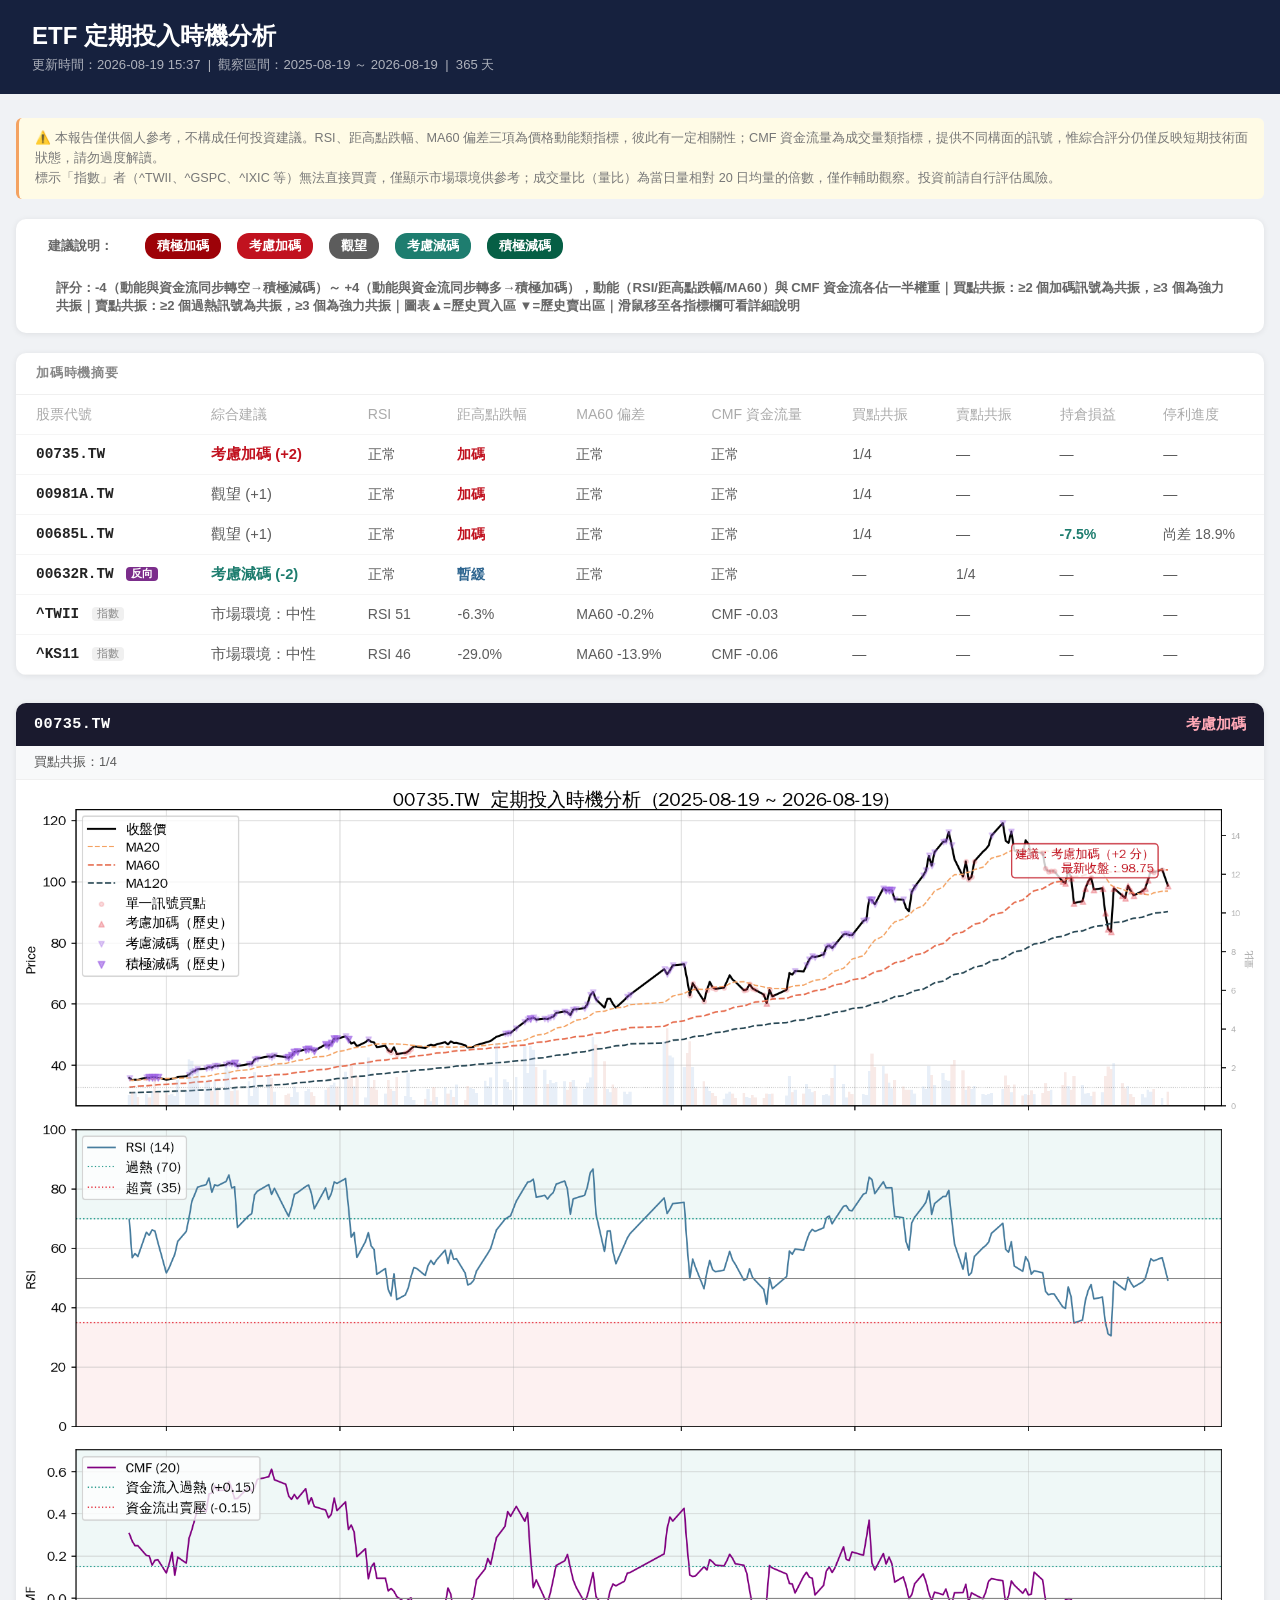
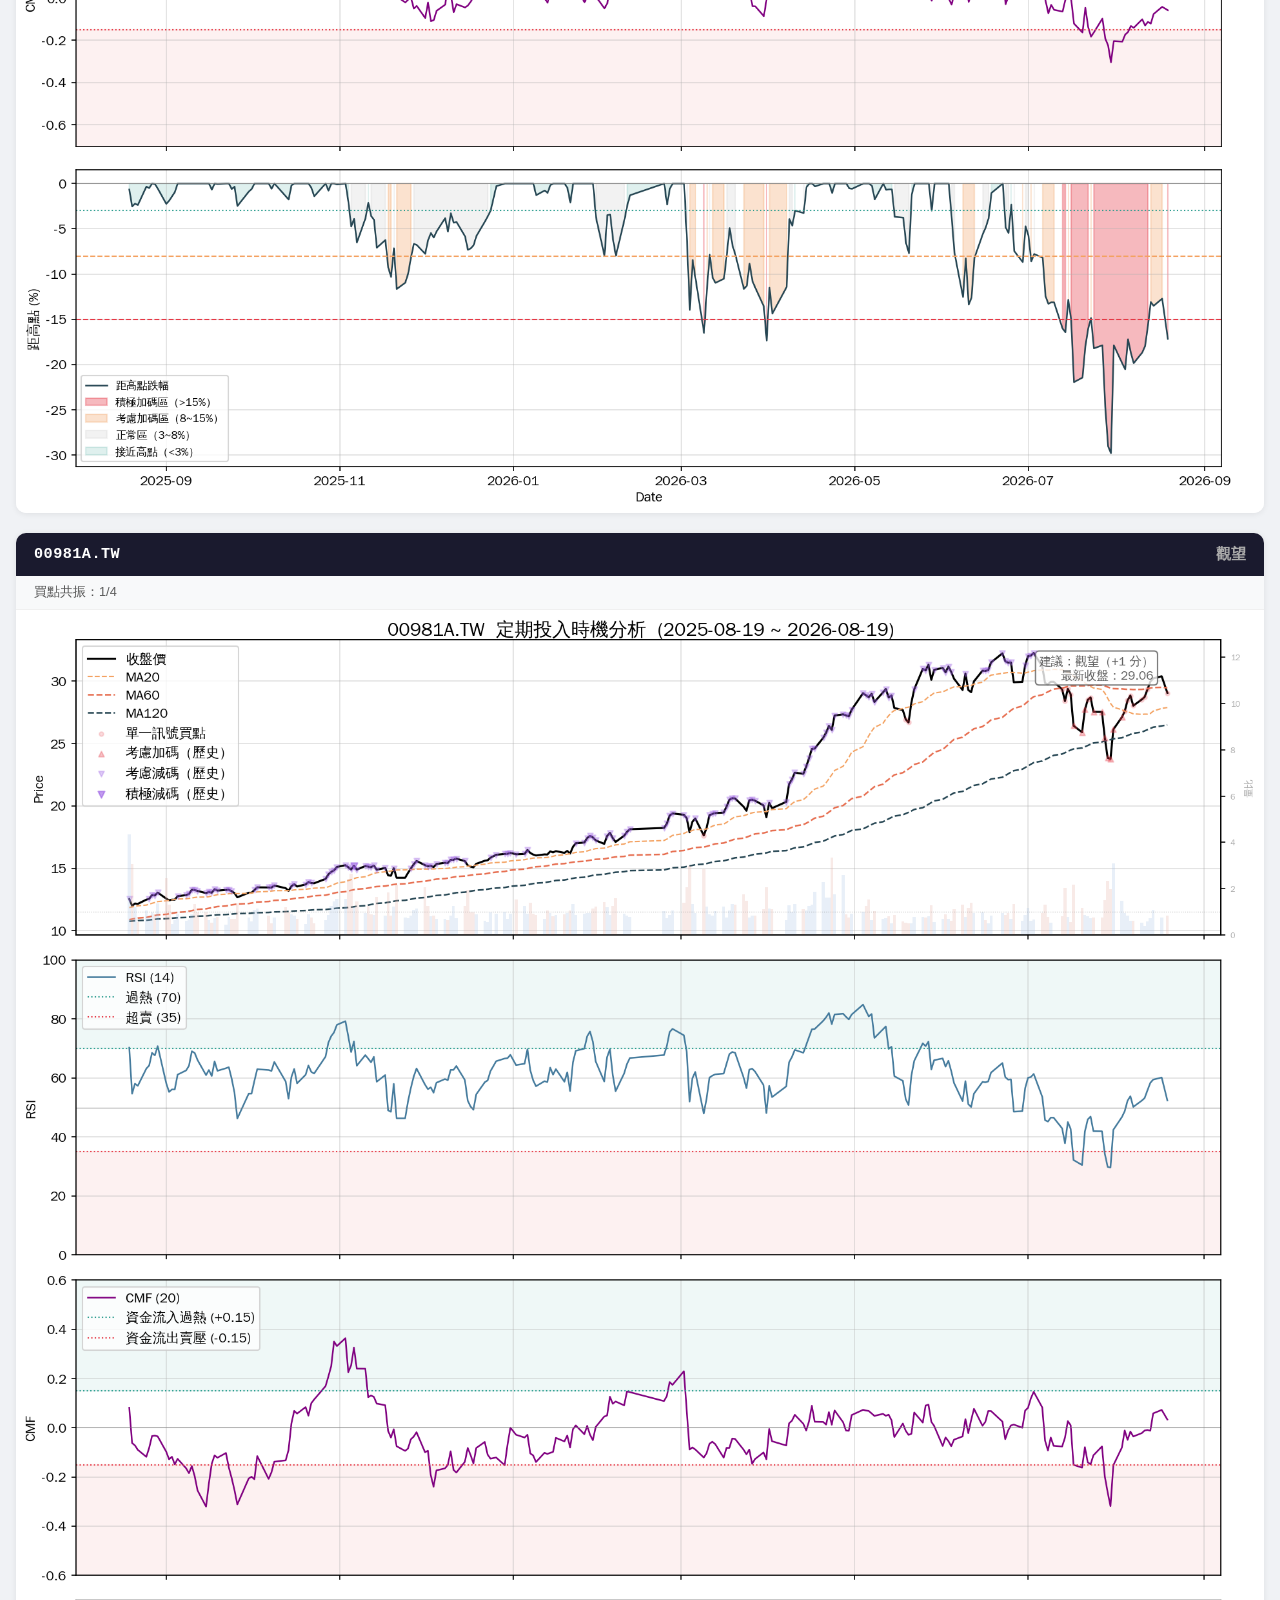
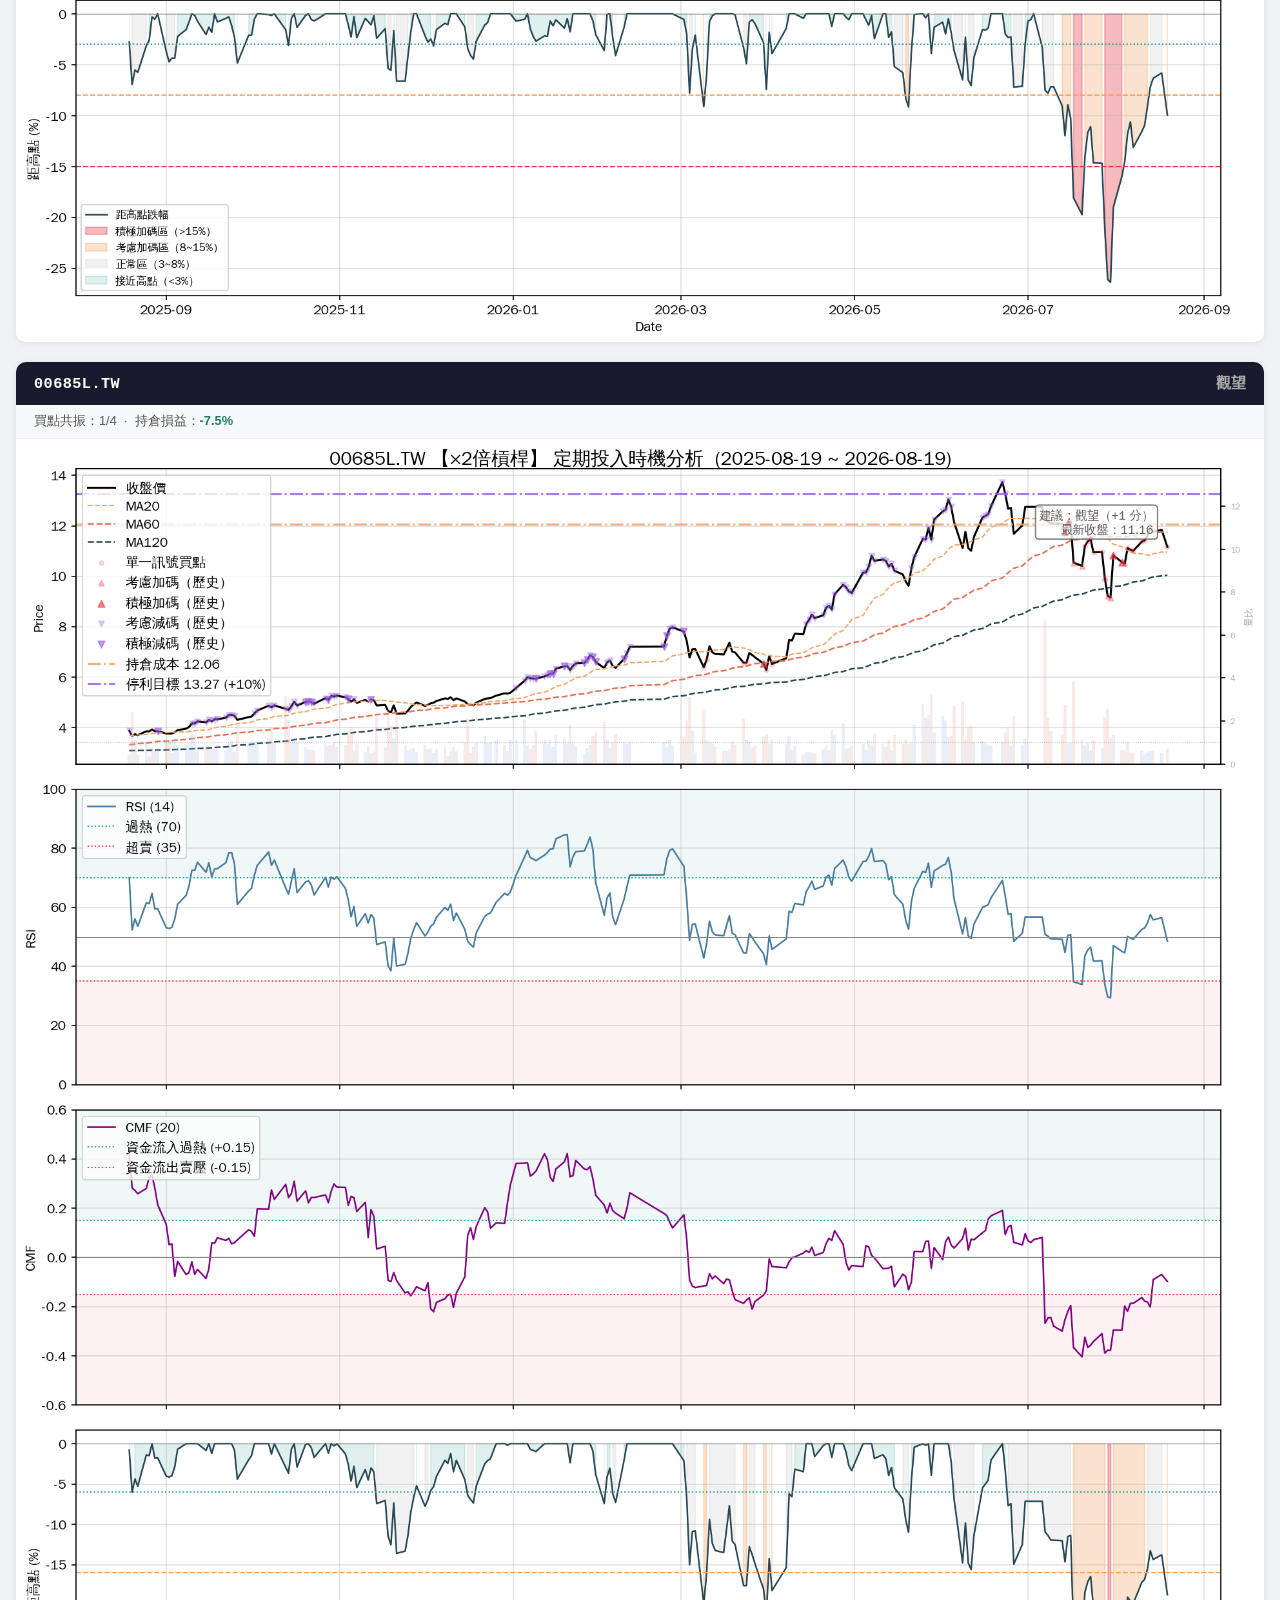
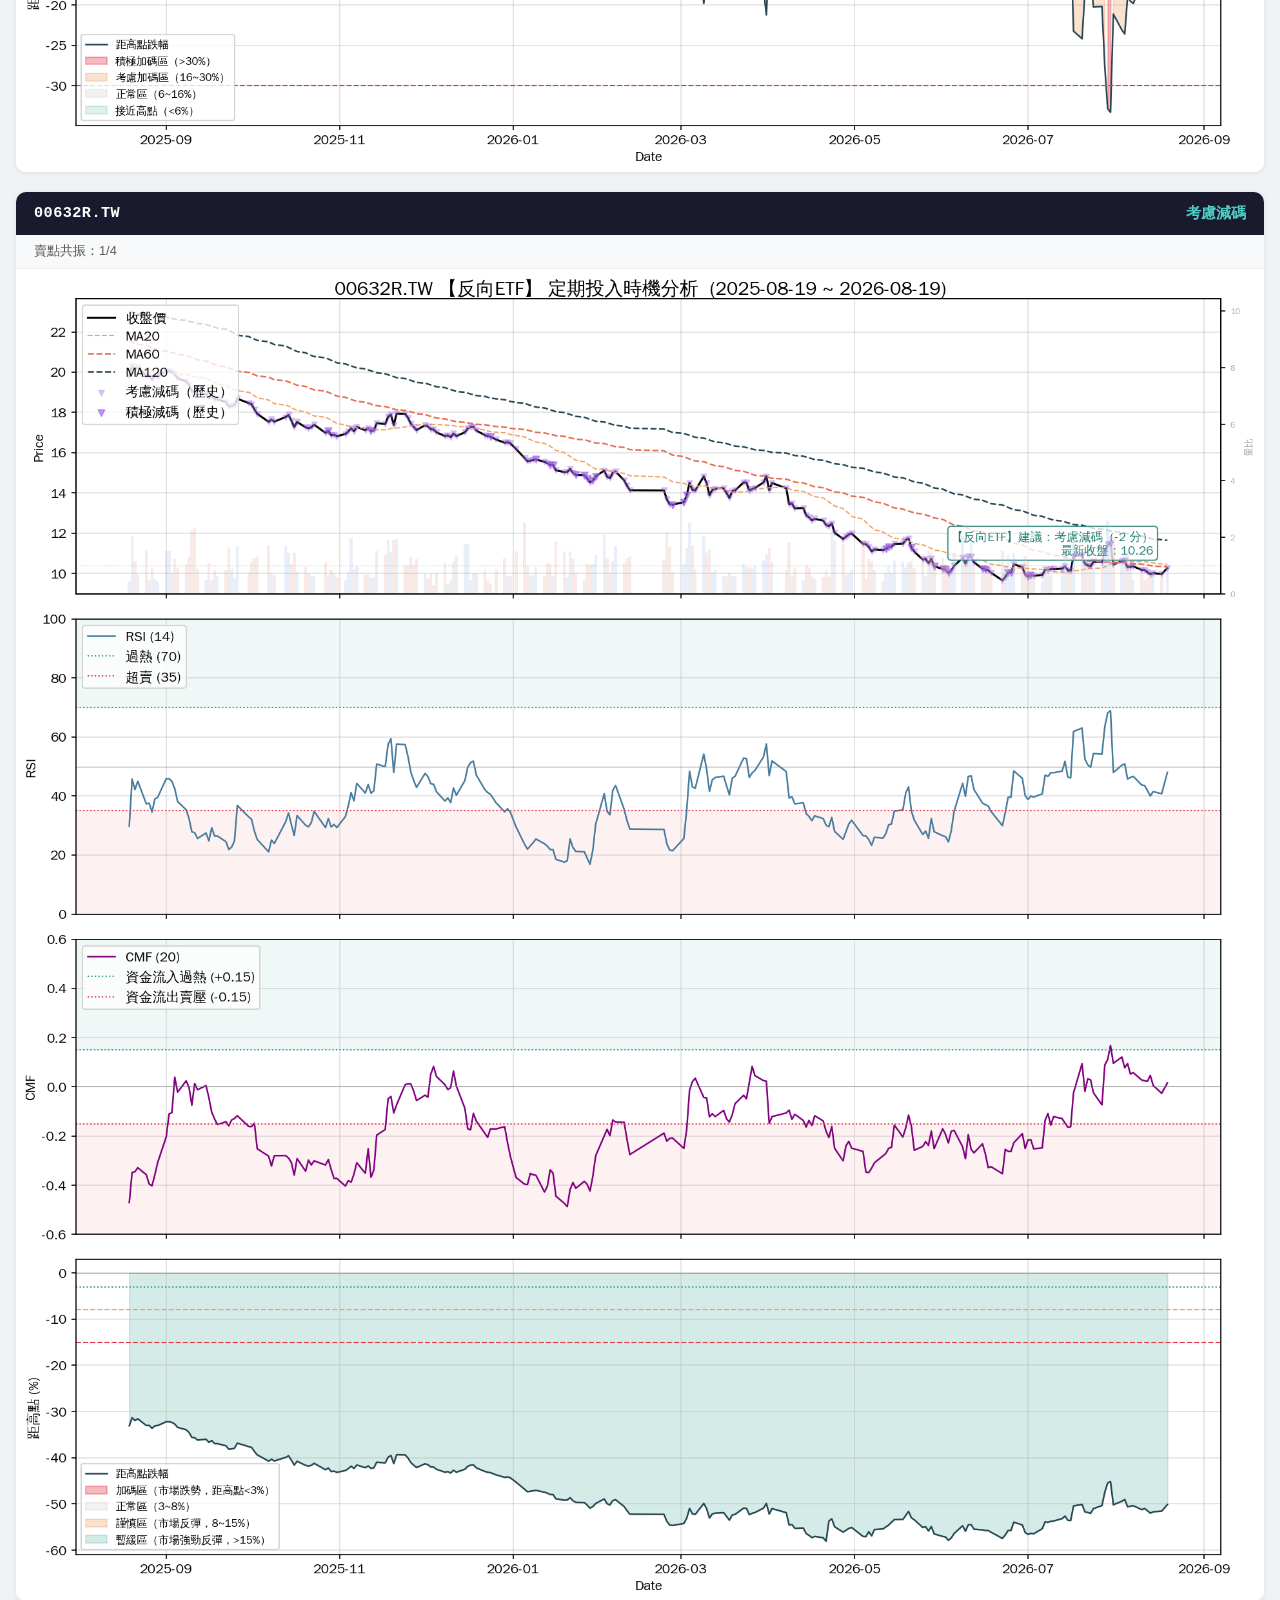
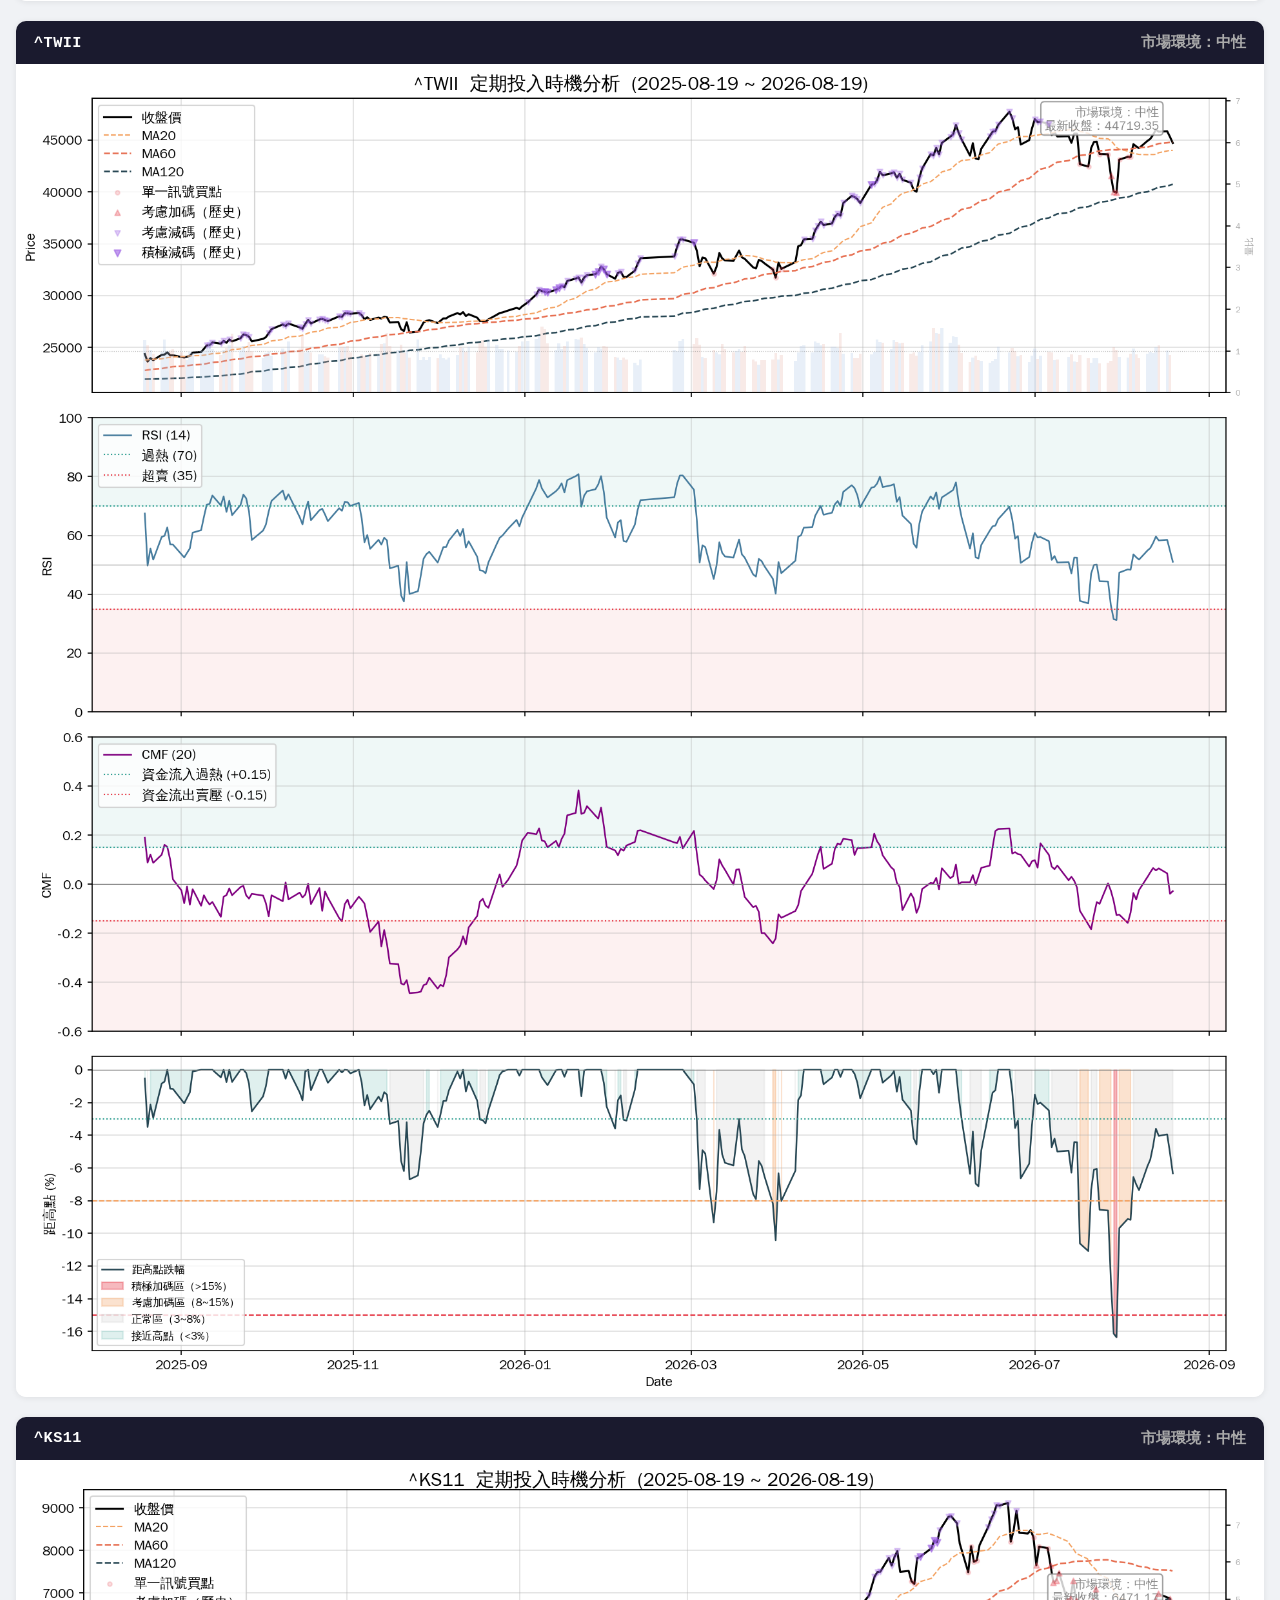
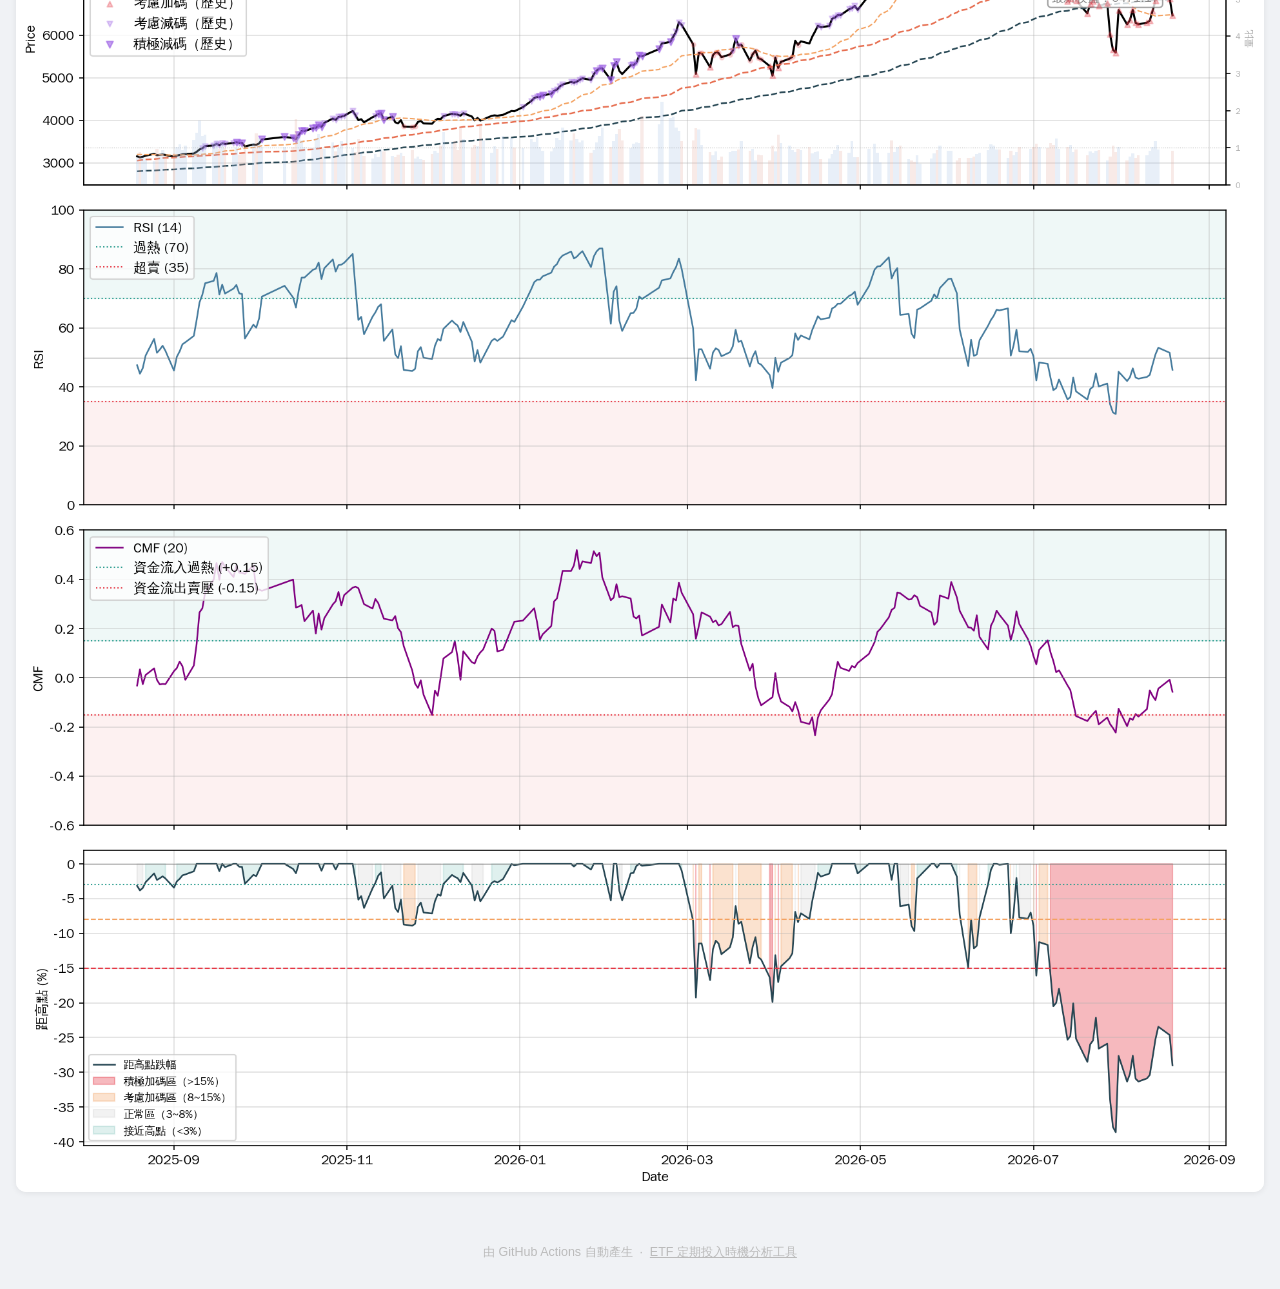
==== docs/index.html @ 6b9adbbc "chore: update ETF charts 2026-08-19" ====
<!DOCTYPE html>
<html lang="zh-TW">
<head>
<meta charset="UTF-8">
<meta name="viewport" content="width=device-width,initial-scale=1">
<title>ETF 定期投入時機分析</title>
<style>
:root {
  --color-add-strong: #9d0208;
  --color-add: #c1121f;
  --color-neutral: #5c5c5c;
  --color-sell: #1e7d6f;
  --color-sell-strong: #065f45;
}
*{box-sizing:border-box;margin:0;padding:0}
body{font-family:-apple-system,BlinkMacSystemFont,"Segoe UI",sans-serif;background:#f0f2f5;color:#222}
header{background:#16213e;color:#fff;padding:20px 32px}
header h1{font-size:1.5rem;margin-bottom:4px}
header p{font-size:.82rem;opacity:.65}
.wrap{max-width:1440px;margin:0 auto;padding:24px 16px}

/* 說明卡片 */
.legend{background:#fff;border-radius:10px;box-shadow:0 1px 6px rgba(0,0,0,.08);padding:14px 20px;margin-bottom:20px;display:flex;gap:16px;flex-wrap:wrap;align-items:center}
.legend span{font-size:.82rem;font-weight:700;padding:4px 12px;border-radius:12px}
.legend-label{font-size:.78rem;color:#666;margin-right:4px}
.l-add-strong{color:#fff;background:var(--color-add-strong)}
.l-add{color:#fff;background:var(--color-add)}
.l-neutral{color:#fff;background:var(--color-neutral)}

/* 摘要表 */
.summary{background:#fff;border-radius:10px;box-shadow:0 1px 6px rgba(0,0,0,.08);overflow:hidden;margin-bottom:28px}
.summary h2{padding:12px 20px;font-size:.8rem;text-transform:uppercase;letter-spacing:.06em;color:#888;border-bottom:1px solid #f0f0f0}
table{width:100%;border-collapse:collapse}
th,td{padding:10px 20px;text-align:left;border-bottom:1px solid #f5f5f5;font-size:.88rem}
th{color:#aaa;font-weight:500}
td.sid{font-weight:600;font-family:monospace;font-size:.9rem}
td.overall{font-size:.92rem}
td[title]{cursor:help}

/* 加碼訊號顏色（紅＝加碼；藍＝觀望，非多空方向） */
.add-strong{color:var(--color-add-strong);font-weight:700}
.add{color:var(--color-add);font-weight:700}
.neutral{color:var(--color-neutral);font-weight:400}
.wait{color:#2f6690;font-weight:700}

/* 減碼訊號顏色（綠＝減碼） */
.sell{color:var(--color-sell);font-weight:700}
.sell-strong{color:var(--color-sell-strong);font-weight:700}
.l-sell{color:#fff;background:var(--color-sell)}
.l-sell-strong{color:#fff;background:var(--color-sell-strong)}

/* 持倉損益（紅＝獲利，綠＝虧損） */
.pnl-pos{color:var(--color-add);font-weight:600}
.pnl-neg{color:var(--color-sell);font-weight:600}
.pnl-target{color:#92400e;font-weight:700}

/* 圖表卡片 */
.grid{display:grid;grid-template-columns:repeat(auto-fit,minmax(620px,1fr));gap:20px}
.card{background:#fff;border-radius:10px;box-shadow:0 1px 6px rgba(0,0,0,.08);overflow:hidden}
.card-header{display:flex;justify-content:space-between;align-items:center;padding:11px 18px;background:#1a1a2e;color:#fff}
.card-header .sid{font-weight:700;font-size:.95rem;font-family:monospace;letter-spacing:.03em}
.card-header .sig{font-size:.95rem;font-weight:700}
.card-header .add-strong{color:#ff6b7a}
.card-header .add{color:#ffa8b6}
.card-header .neutral{color:#aaa}
.card-header .wait{color:#7fb3d5}
.card-header .sell{color:#4ecdc4}
.card-header .sell-strong{color:#12b886}
.card-meta{padding:8px 18px;font-size:.8rem;background:#f8f9fa;border-bottom:1px solid #f0f0f0;color:#555}
.card img{width:100%;display:block}

footer{text-align:center;padding:28px;color:#bbb;font-size:.78rem}
footer a{color:#bbb}
.index-badge{font-size:.68rem;font-weight:400;color:#888;background:#f0f0f0;border-radius:4px;padding:1px 5px;margin-left:4px;vertical-align:middle}
.inverse-badge{font-size:.68rem;font-weight:600;color:#fff;background:#7b2d8b;border-radius:4px;padding:1px 5px;margin-left:4px;vertical-align:middle}
.disclaimer{background:#fffbe6;border-left:3px solid #f4a261;border-radius:6px;padding:10px 16px;margin-bottom:20px;font-size:.79rem;color:#777;line-height:1.6}
@media(max-width:680px){.grid{grid-template-columns:1fr}.legend{gap:8px}}

</style>
</head>
<body>
<header>
  <h1>ETF 定期投入時機分析</h1>
  <p>更新時間：2026-08-19 15:37 &nbsp;|&nbsp; 觀察區間：2025-08-19 ～ 2026-08-19 &nbsp;|&nbsp; 365 天</p>
</header>
<div class="wrap">

  <div class="disclaimer">
    ⚠️ 本報告僅供個人參考，不構成任何投資建議。RSI、距高點跌幅、MA60 偏差三項為價格動能類指標，彼此有一定相關性；CMF 資金流量為成交量類指標，提供不同構面的訊號，惟綜合評分仍僅反映短期技術面狀態，請勿過度解讀。<br>
    標示「指數」者（^TWII、^GSPC、^IXIC 等）無法直接買賣，僅顯示市場環境供參考；成交量比（量比）為當日量相對 20 日均量的倍數，僅作輔助觀察。投資前請自行評估風險。
  </div>

  <div class="legend">
    <span class="legend-label">建議說明：</span>
    <span class="l-add-strong">積極加碼</span>
    <span class="l-add">考慮加碼</span>
    <span class="l-neutral">觀望</span>
    <span class="l-sell">考慮減碼</span>
    <span class="l-sell-strong">積極減碼</span>
    <span class="legend-label" style="margin-left:8px">評分：-4（動能與資金流同步轉空→積極減碼）～ +4（動能與資金流同步轉多→積極加碼），動能（RSI/距高點跌幅/MA60）與 CMF 資金流各佔一半權重｜買點共振：≥2 個加碼訊號為共振，≥3 個為強力共振｜賣點共振：≥2 個過熱訊號為共振，≥3 個為強力共振｜圖表▲=歷史買入區 ▼=歷史賣出區｜滑鼠移至各指標欄可看詳細說明</span>
  </div>

  <div class="summary">
    <h2>加碼時機摘要</h2>
    <table>
      <thead>
        <tr>
          <th>股票代號</th>
          <th>綜合建議</th>
          <th>RSI</th>
          <th>距高點跌幅</th>
          <th>MA60 偏差</th>
          <th>CMF 資金流量</th>
          <th>買點共振</th>
          <th>賣點共振</th>
          <th>持倉損益</th>
          <th>停利進度</th>
        </tr>
      </thead>
      <tbody><tr><td class="sid">00735.TW</td><td class="add overall">考慮加碼&nbsp;(+2)</td><td class="neutral" title="中性（RSI 49.3）">正常</td><td class="add" title="距高點 -17.2%（明顯回落）">加碼</td><td class="neutral" title="MA60 偏差 -4.9%">正常</td><td class="neutral" title="中性（CMF -0.06）">正常</td><td class="neutral">1/4</td><td class="neutral">—</td><td class="neutral">—</td><td class="neutral">—</td></tr><tr><td class="sid">00981A.TW</td><td class="neutral overall">觀望&nbsp;(+1)</td><td class="neutral" title="中性（RSI 52.4）">正常</td><td class="add" title="距高點 -9.9%（有所回落，高點視窗僅 250 日）">加碼</td><td class="neutral" title="MA60 偏差 -1.4%">正常</td><td class="neutral" title="中性（CMF 0.03）">正常</td><td class="neutral">1/4</td><td class="neutral">—</td><td class="neutral">—</td><td class="neutral">—</td></tr><tr><td class="sid">00685L.TW</td><td class="neutral overall">觀望&nbsp;(+1)</td><td class="neutral" title="中性（RSI 48.5）">正常</td><td class="add" title="距高點 -18.7%（有所回落（2倍槓桿調整））">加碼</td><td class="neutral" title="MA60 偏差 -5.0%">正常</td><td class="neutral" title="中性（CMF -0.10）">正常</td><td class="neutral">1/4</td><td class="neutral">—</td><td class="pnl-neg">-7.5%</td><td class="neutral">尚差 18.9%</td></tr><tr><td class="sid">00632R.TW <span class="inverse-badge">反向</span></td><td class="sell overall">考慮減碼&nbsp;(-2)</td><td class="neutral" title="中性（RSI 48.0）">正常</td><td class="wait" title="距高點 -50.1%（大幅跌離，市場強勁反彈）">暫緩</td><td class="neutral" title="MA60 偏差 -0.7%">正常</td><td class="neutral" title="中性（CMF 0.02）">正常</td><td class="neutral">—</td><td class="neutral">1/4</td><td class="neutral">—</td><td class="neutral">—</td></tr><tr><td class="sid">^TWII <span class="index-badge">指數</span></td><td class="neutral overall">市場環境：中性</td><td class="neutral" title="RSI=51.0">RSI 51</td><td class="neutral" title="距高點跌幅=-6.3%">-6.3%</td><td class="neutral" title="MA60偏差=-0.2%">MA60 -0.2%</td><td class="neutral" title="CMF=-0.03">CMF -0.03</td><td class="neutral">—</td><td class="neutral">—</td><td class="neutral">—</td><td class="neutral">—</td></tr><tr><td class="sid">^KS11 <span class="index-badge">指數</span></td><td class="neutral overall">市場環境：中性</td><td class="neutral" title="RSI=45.8">RSI 46</td><td class="neutral" title="距高點跌幅=-29.0%">-29.0%</td><td class="neutral" title="MA60偏差=-13.9%">MA60 -13.9%</td><td class="neutral" title="CMF=-0.06">CMF -0.06</td><td class="neutral">—</td><td class="neutral">—</td><td class="neutral">—</td><td class="neutral">—</td></tr></tbody>
    </table>
  </div>

  <div class="grid"><div class="card"><div class="card-header"><span class="sid">00735.TW</span><span class="sig add">考慮加碼</span></div><div class="card-meta">買點共振：<span class="neutral">1/4</span></div><img src="[data-uri]" alt="00735.TW" loading="lazy"></div><div class="card"><div class="card-header"><span class="sid">00981A.TW</span><span class="sig neutral">觀望</span></div><div class="card-meta">買點共振：<span class="neutral">1/4</span></div><img src="[data-uri]" alt="00981A.TW" loading="lazy"></div><div class="card"><div class="card-header"><span class="sid">00685L.TW</span><span class="sig neutral">觀望</span></div><div class="card-meta">買點共振：<span class="neutral">1/4</span> &nbsp;·&nbsp; 持倉損益：<span class="pnl-neg">-7.5%</span></div><img src="[data-uri]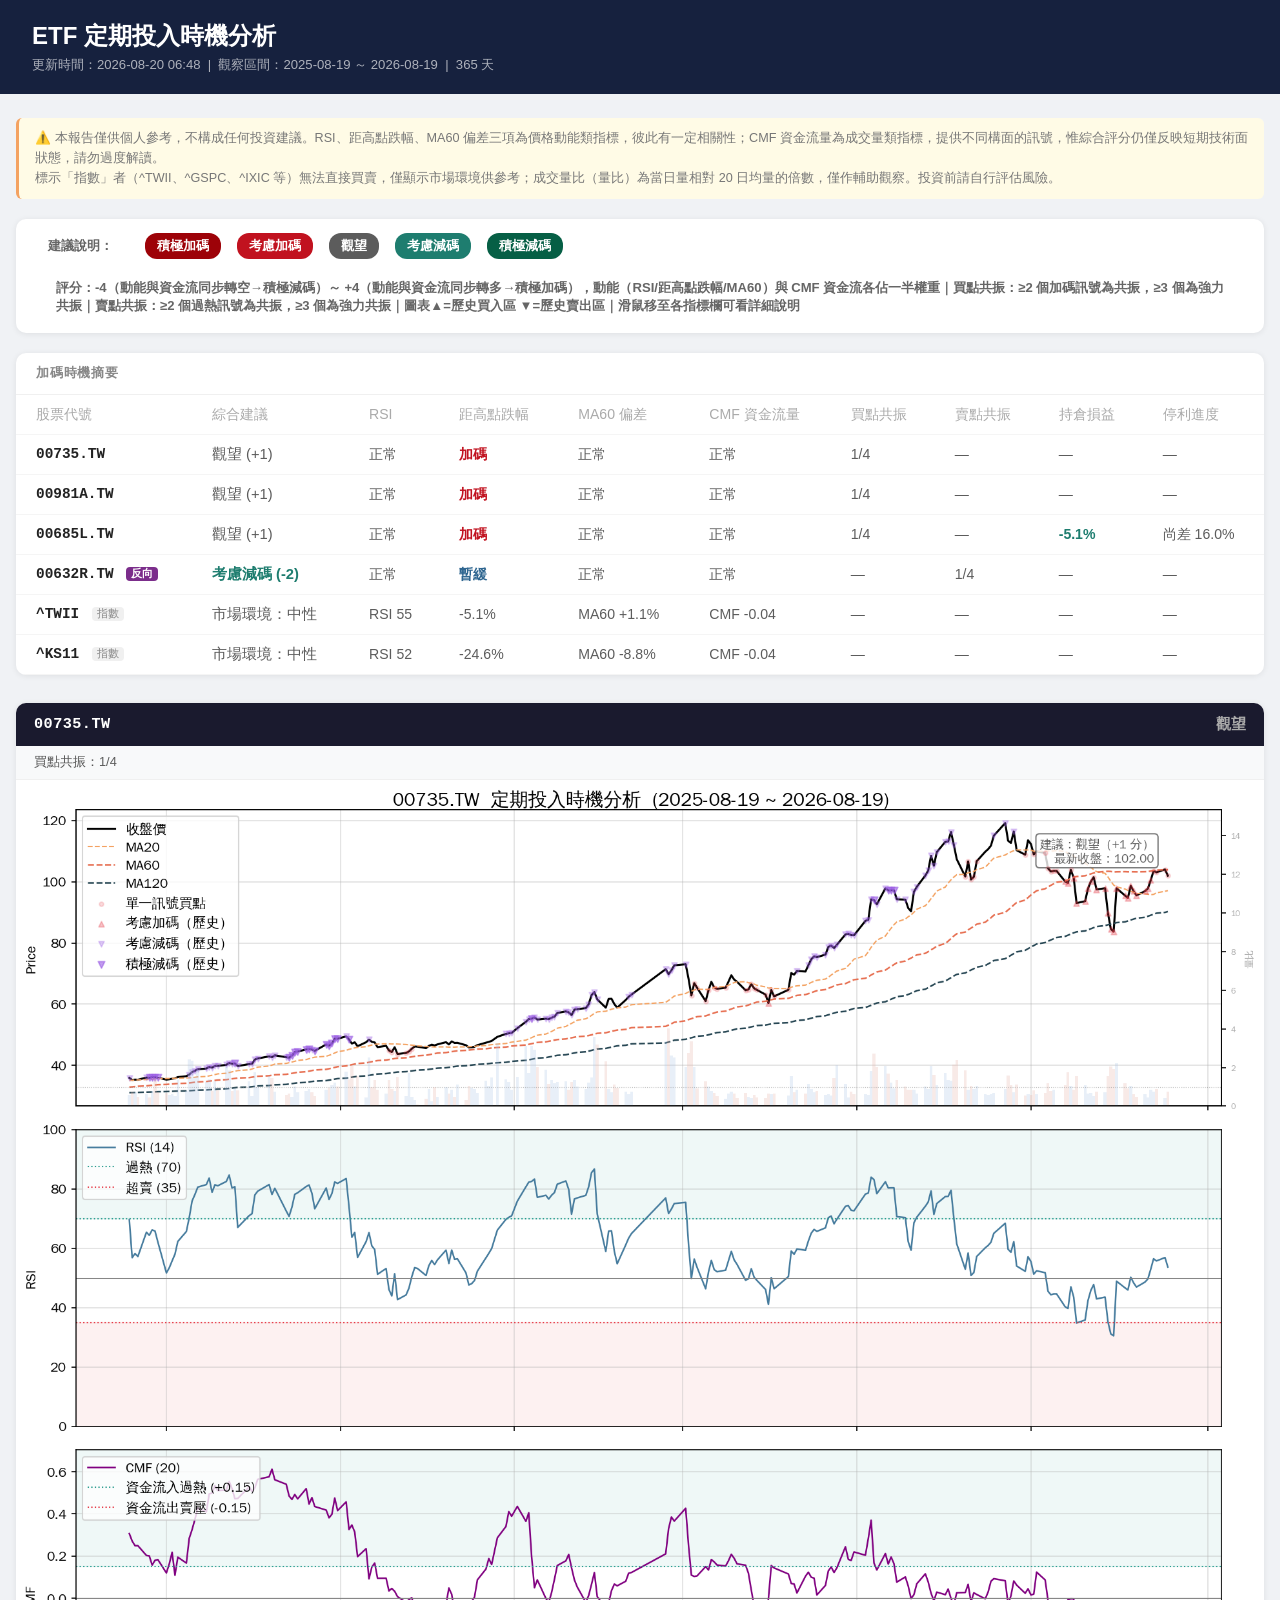
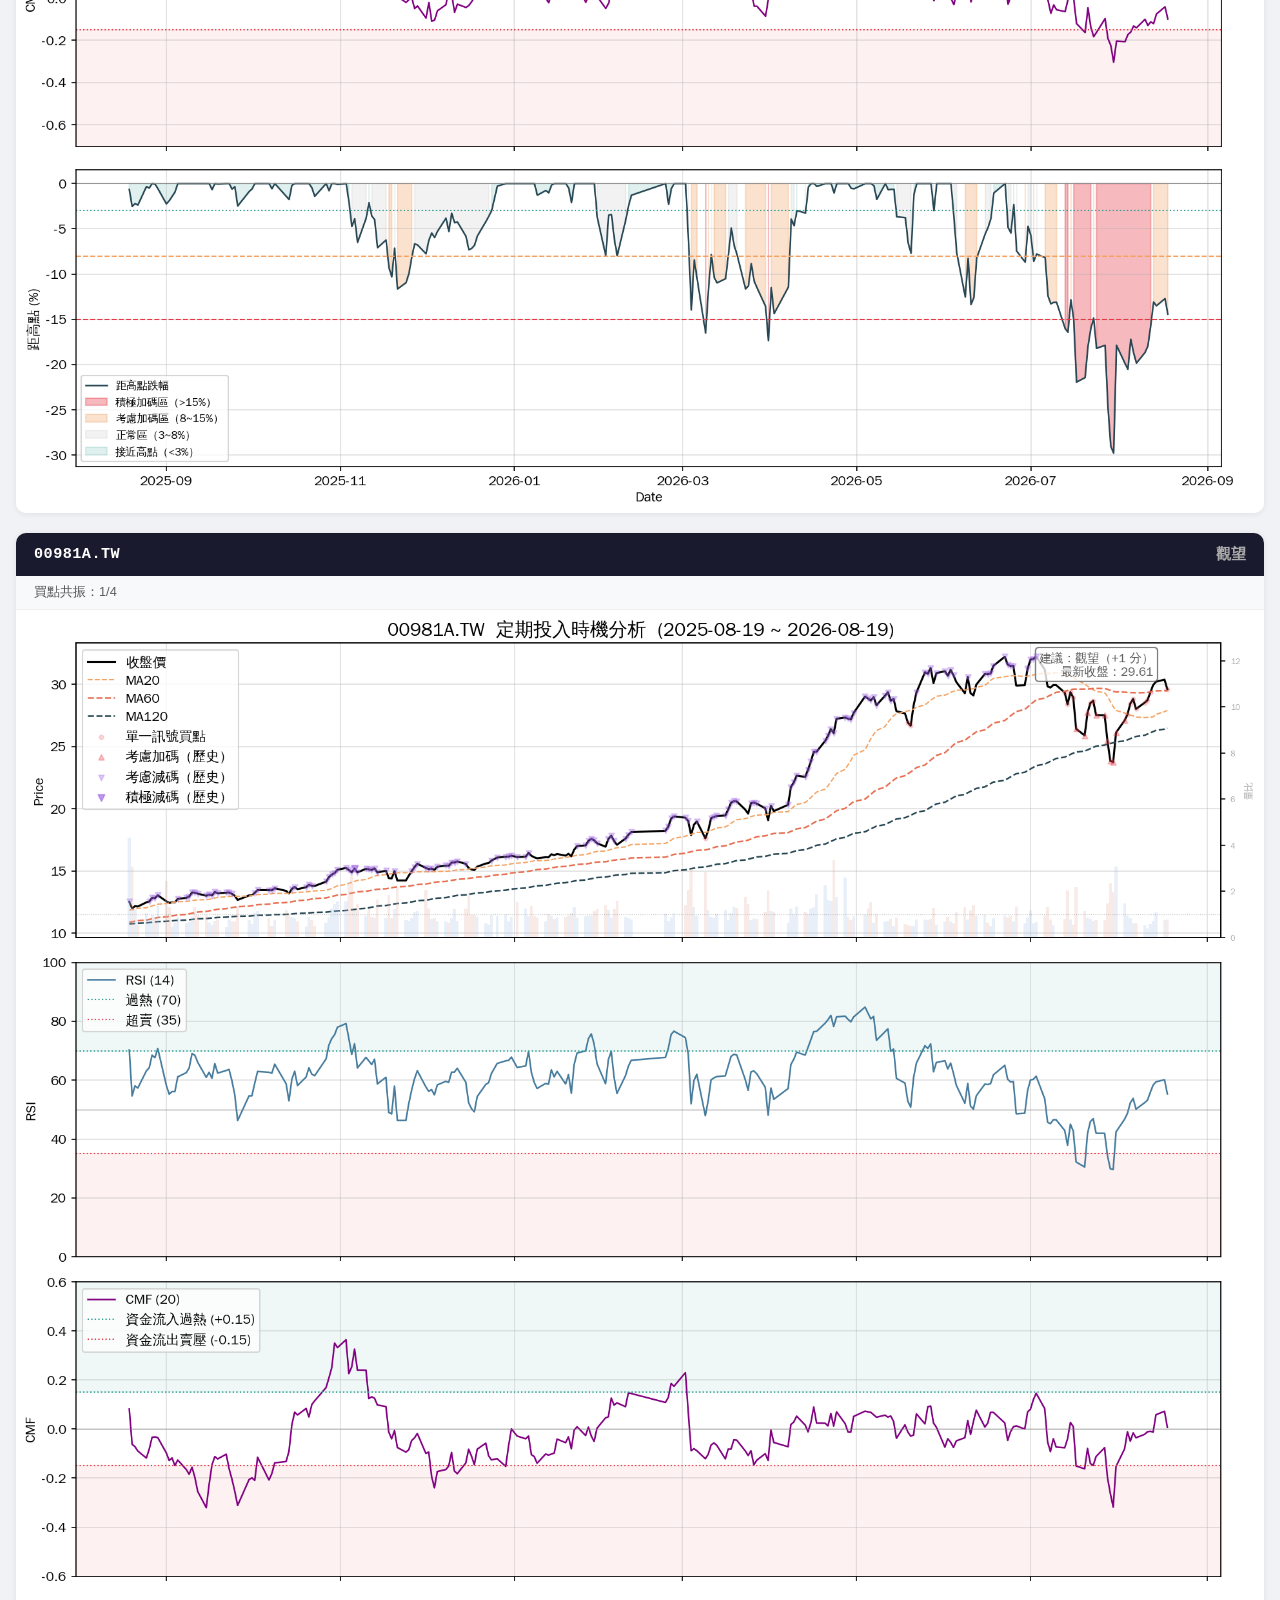
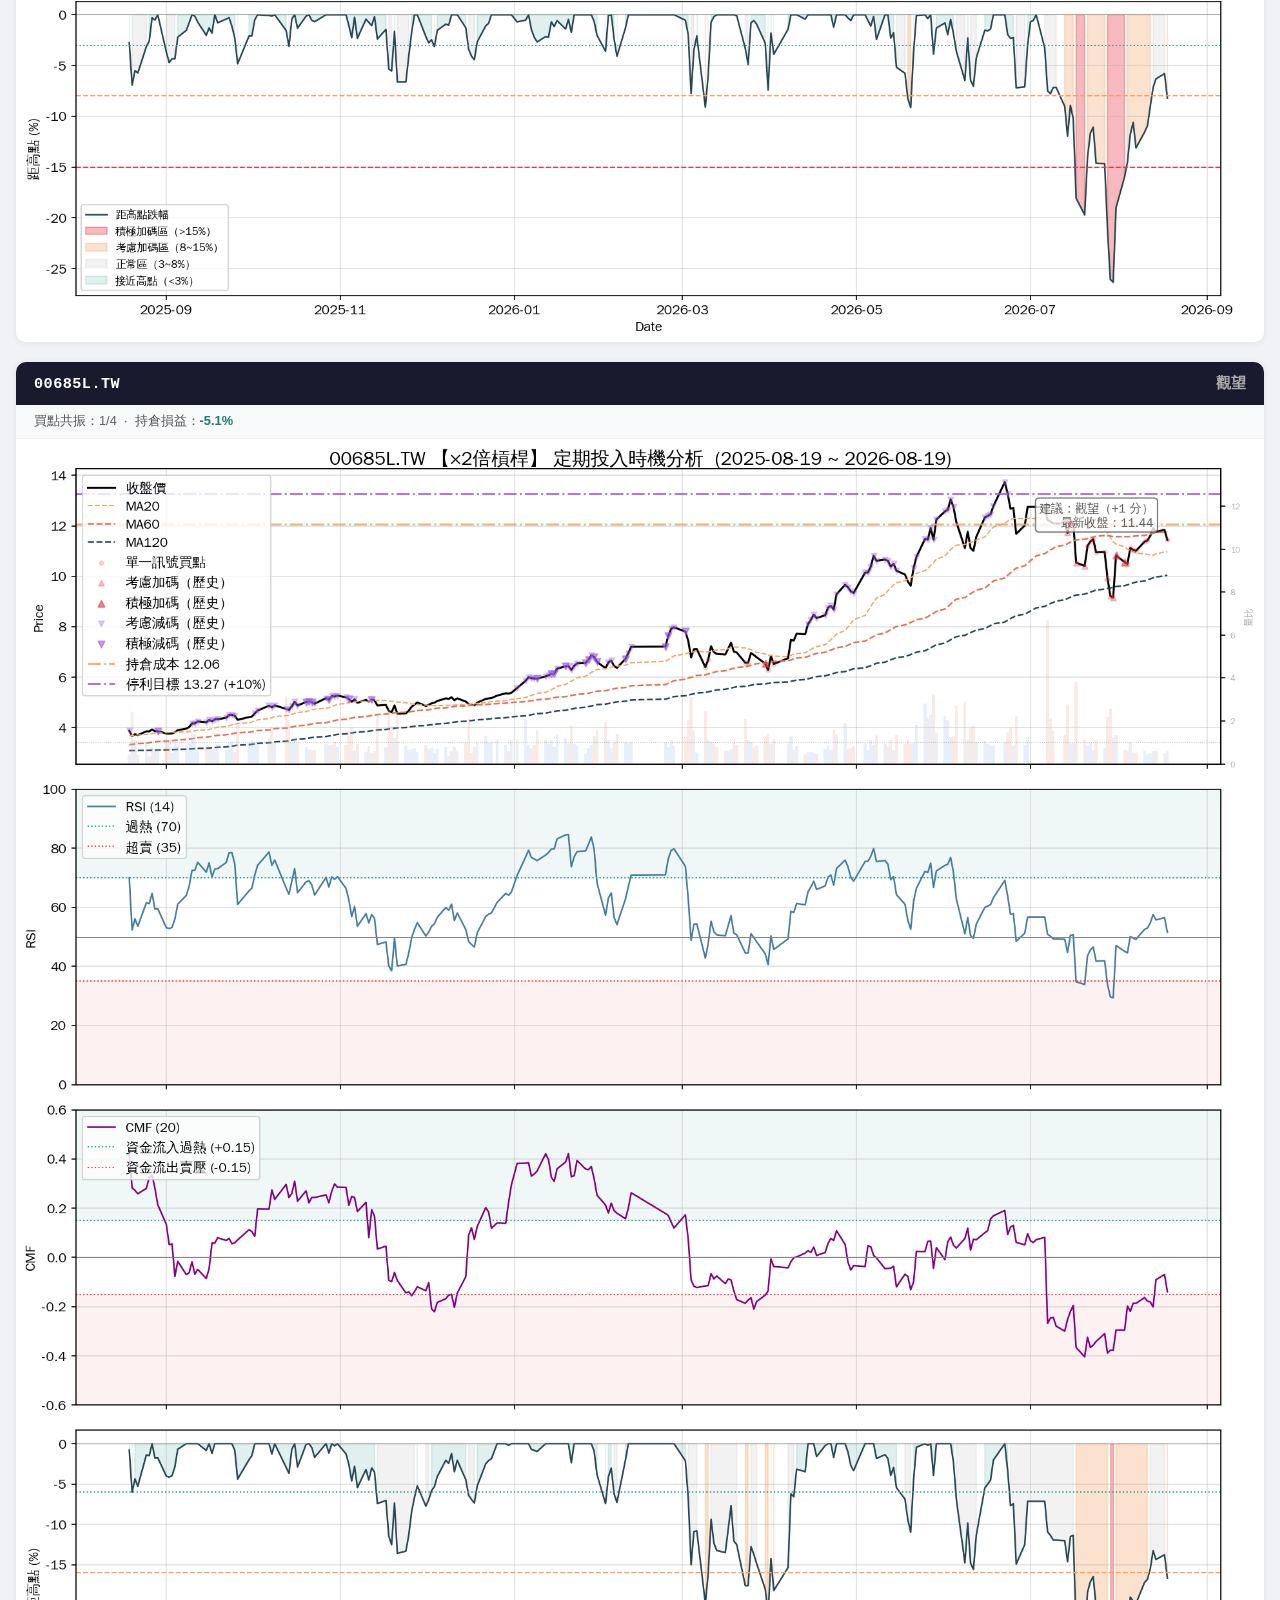
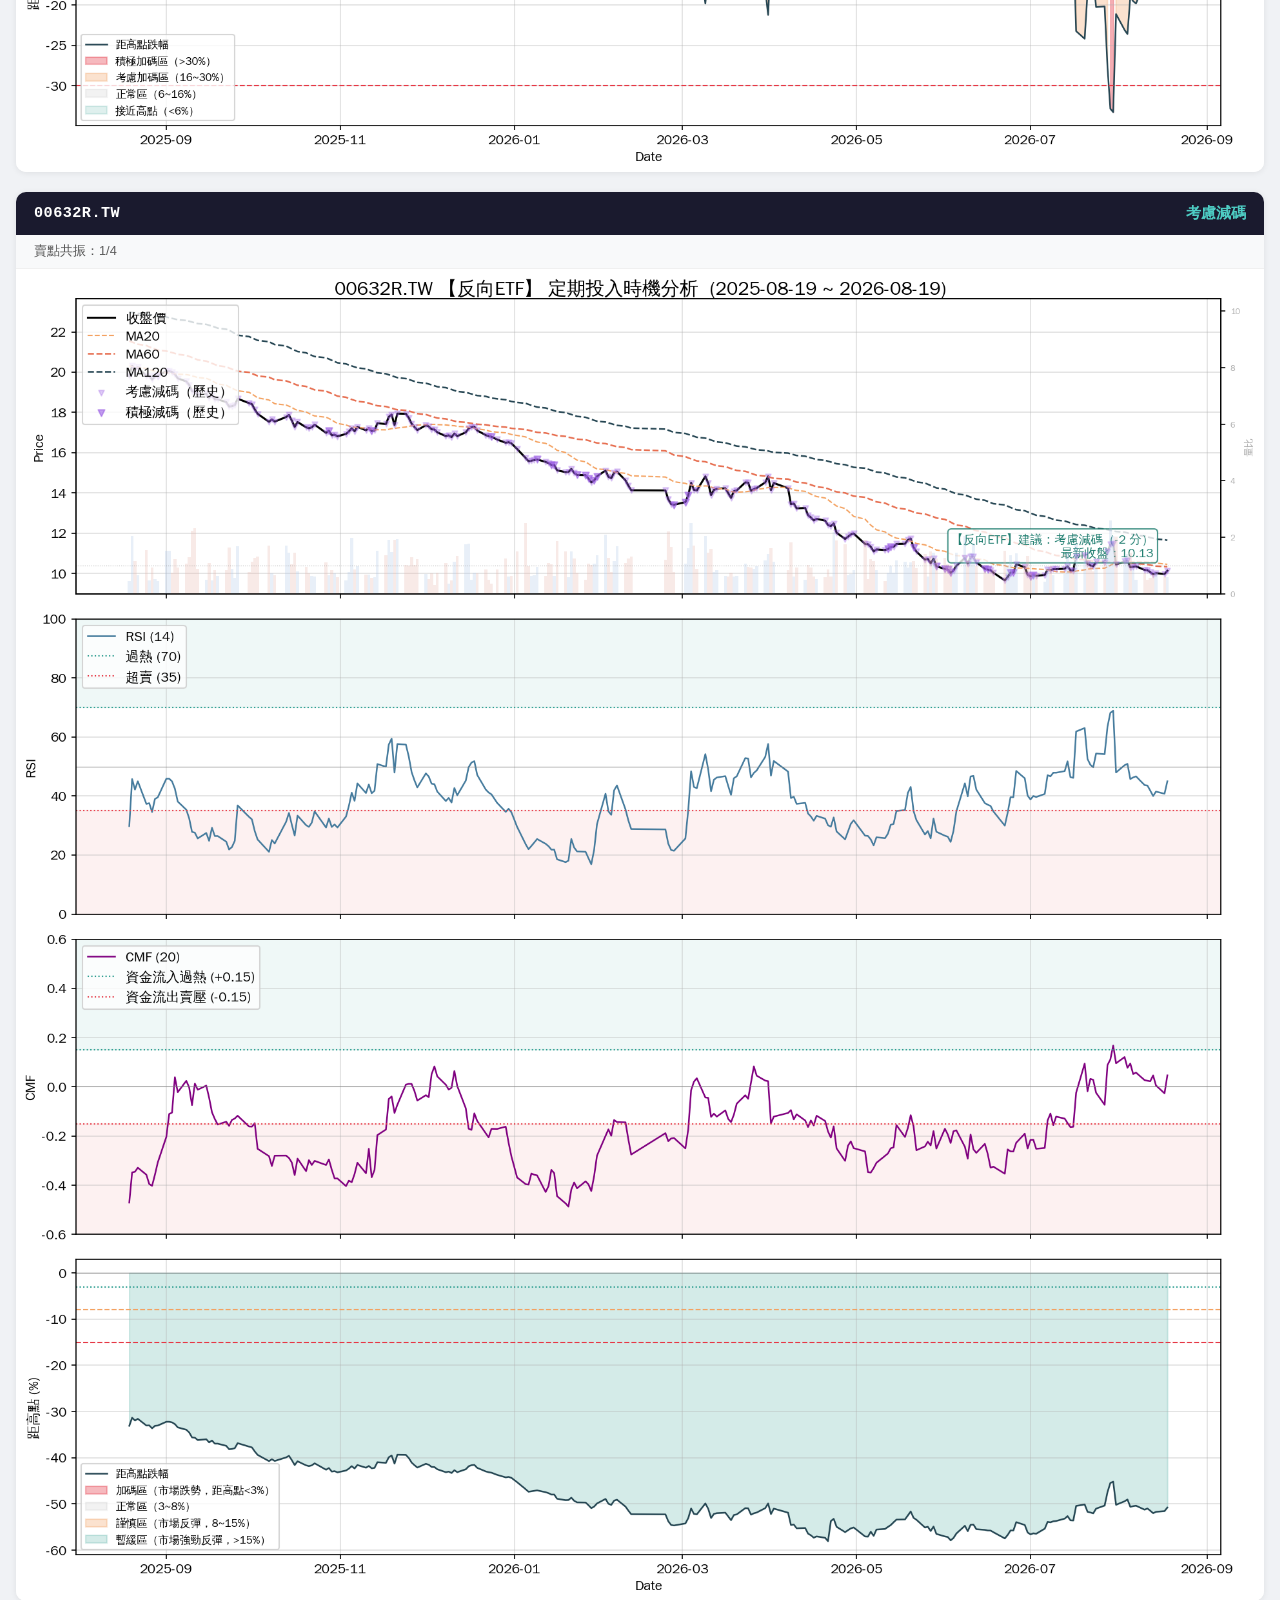
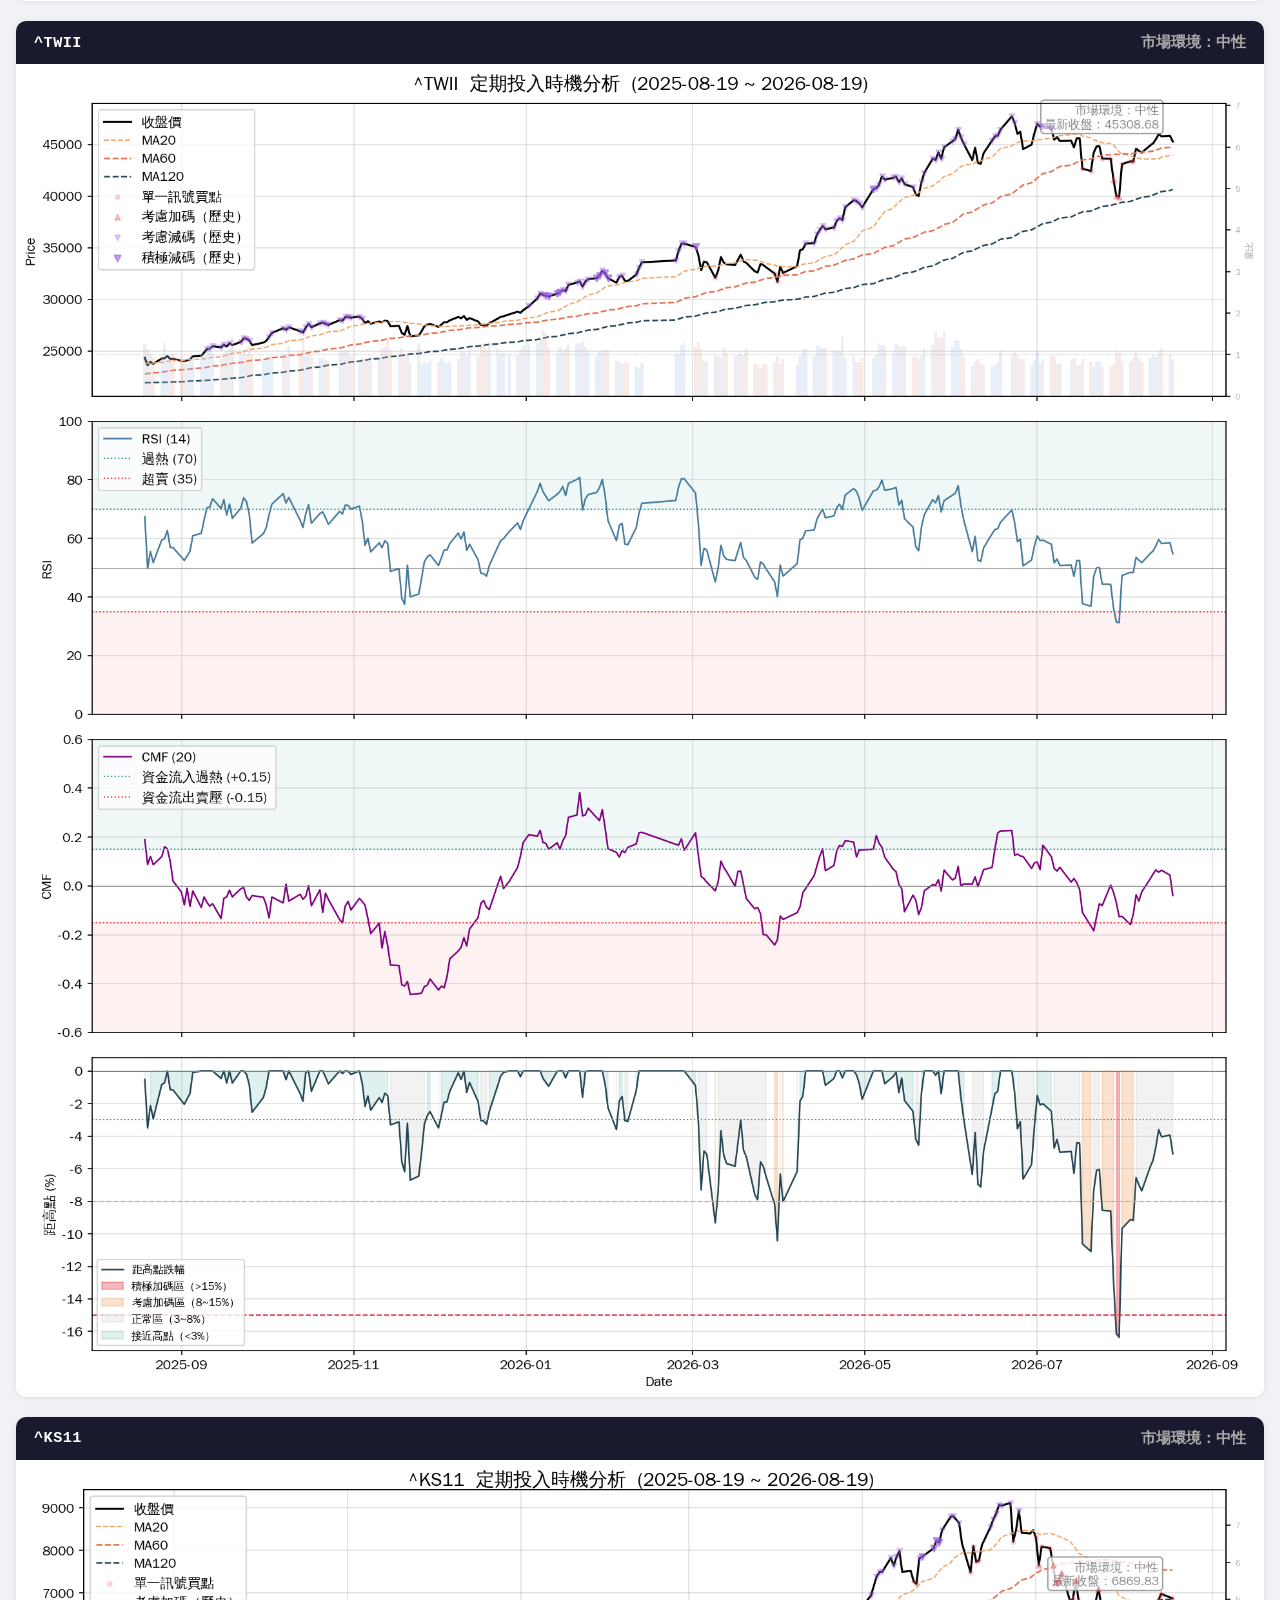
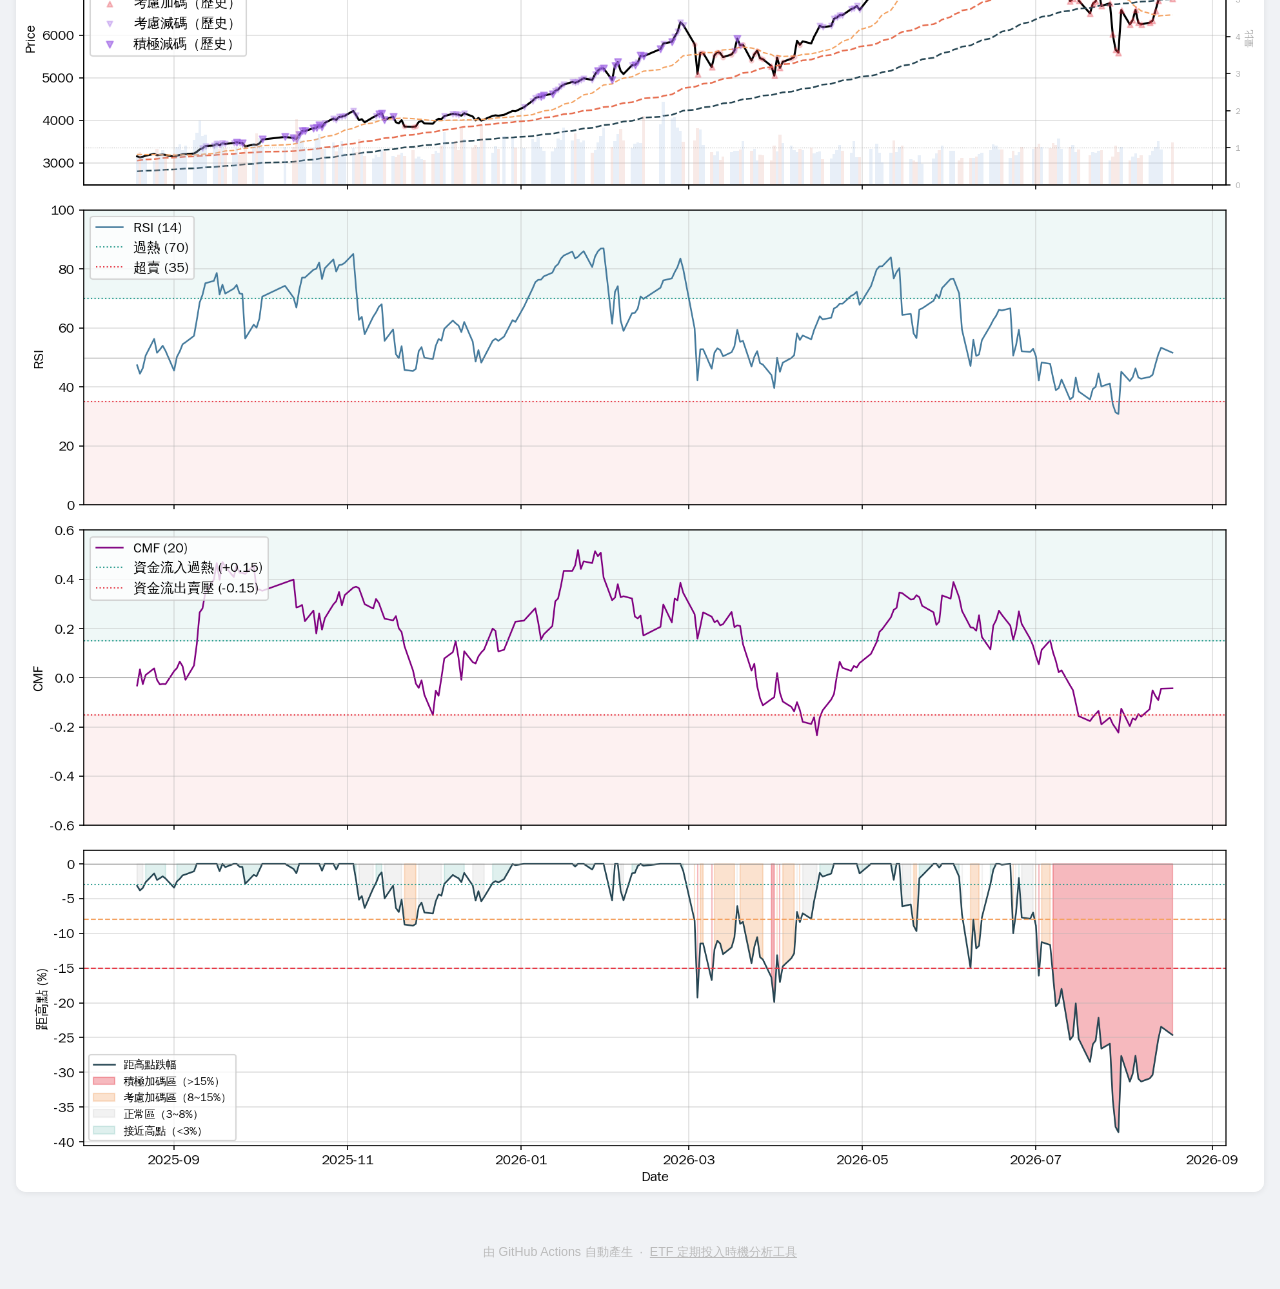
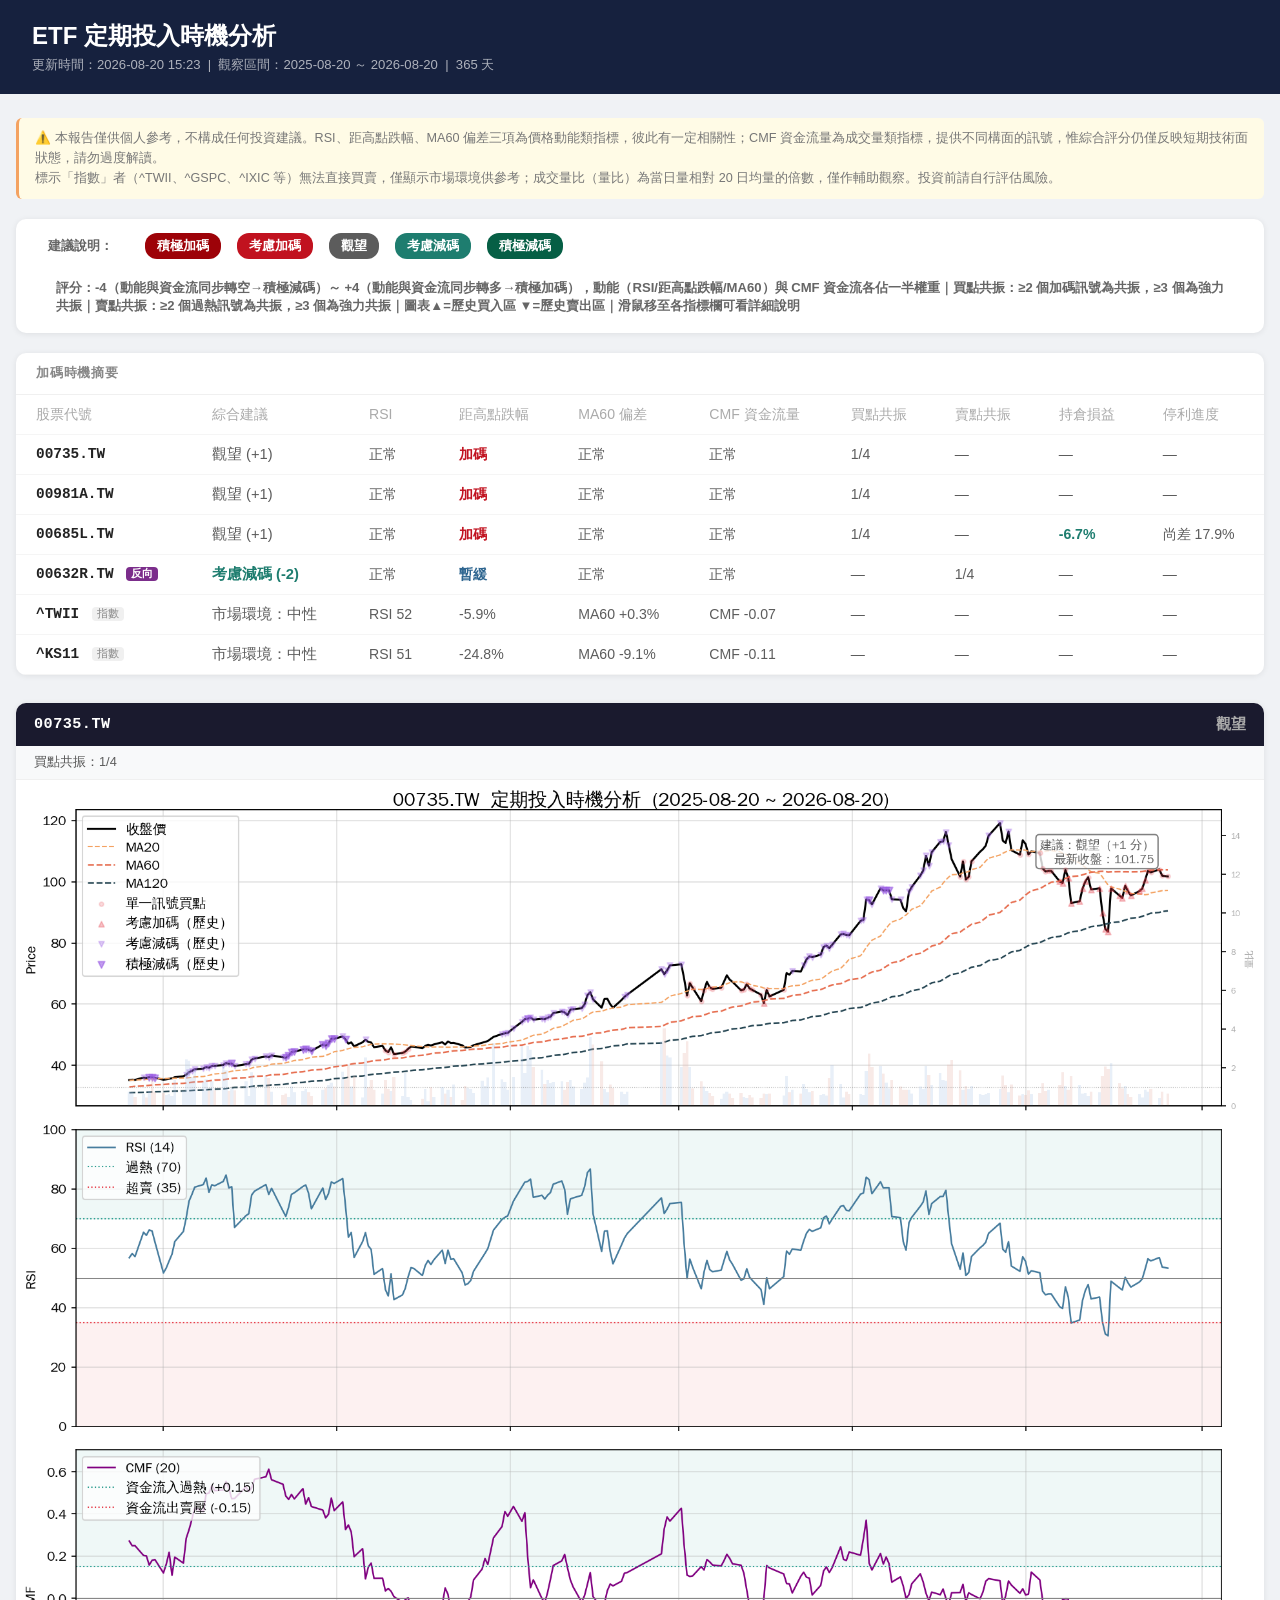
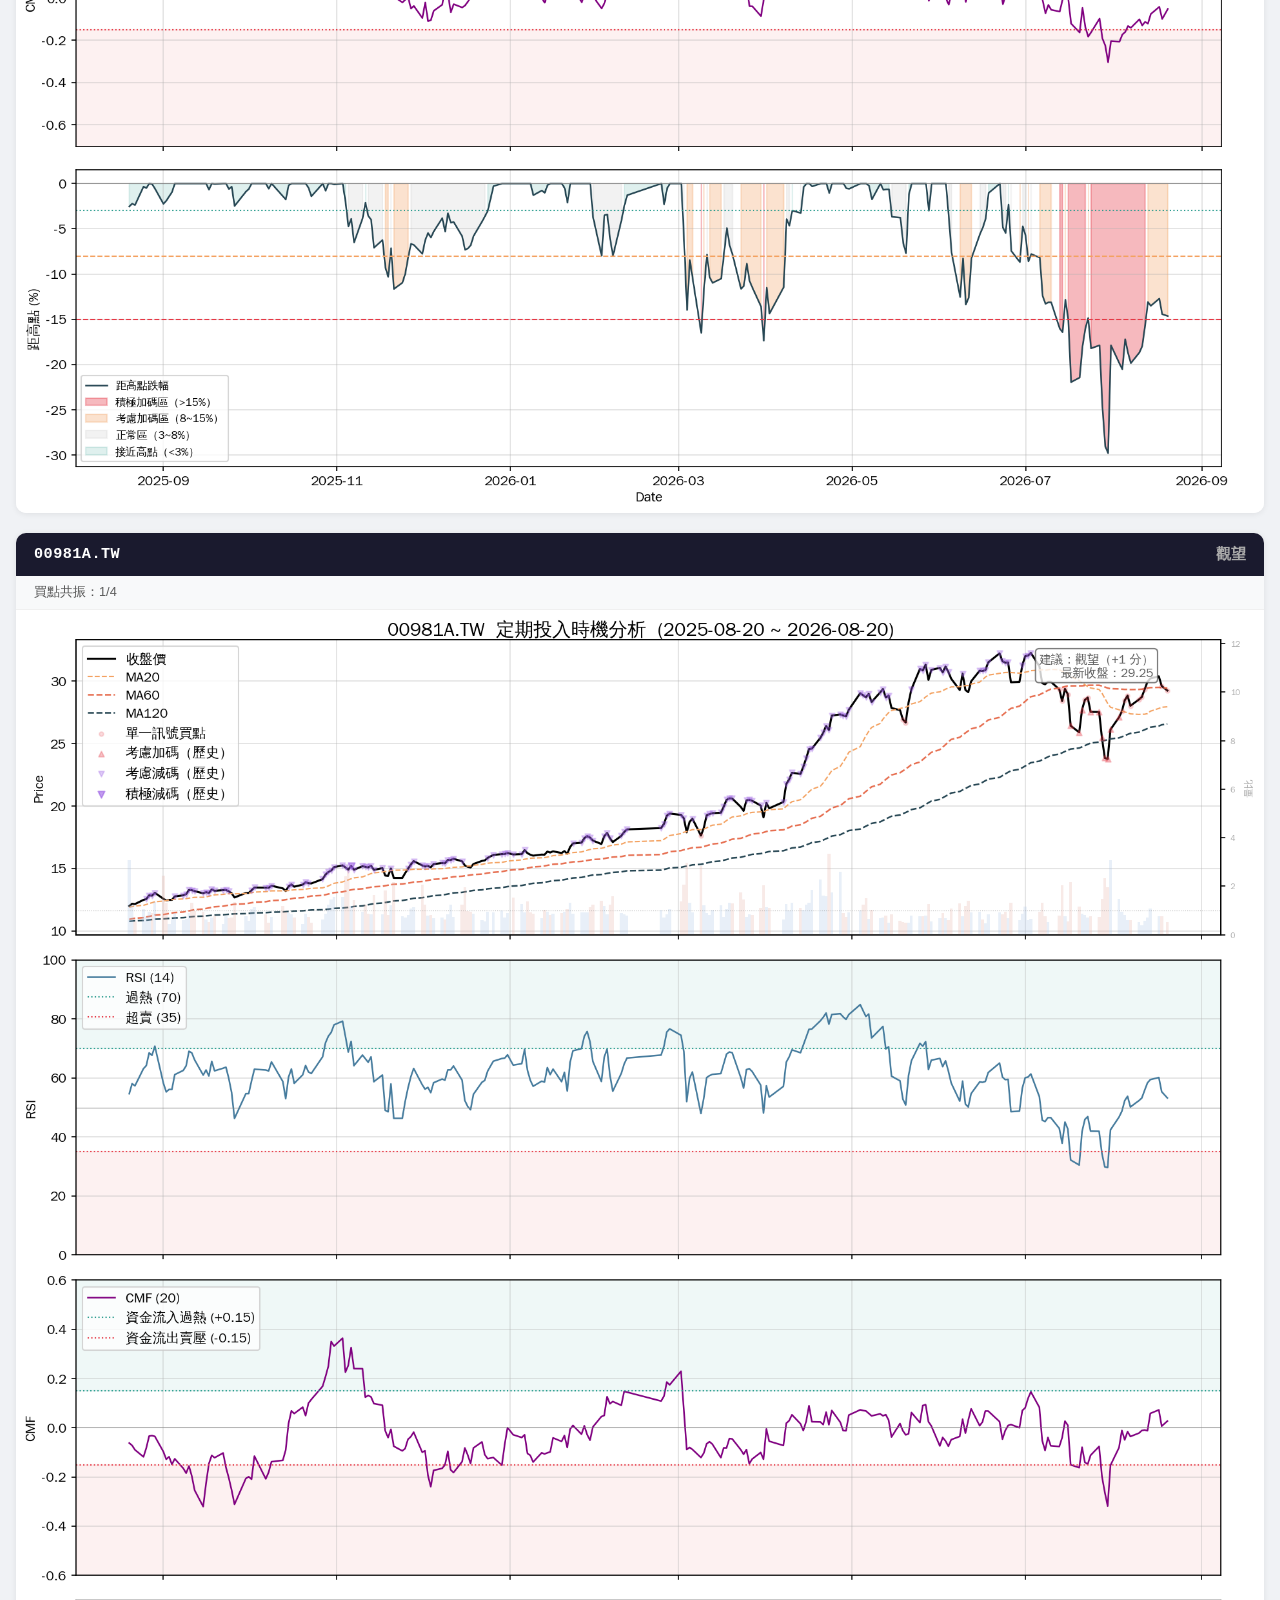
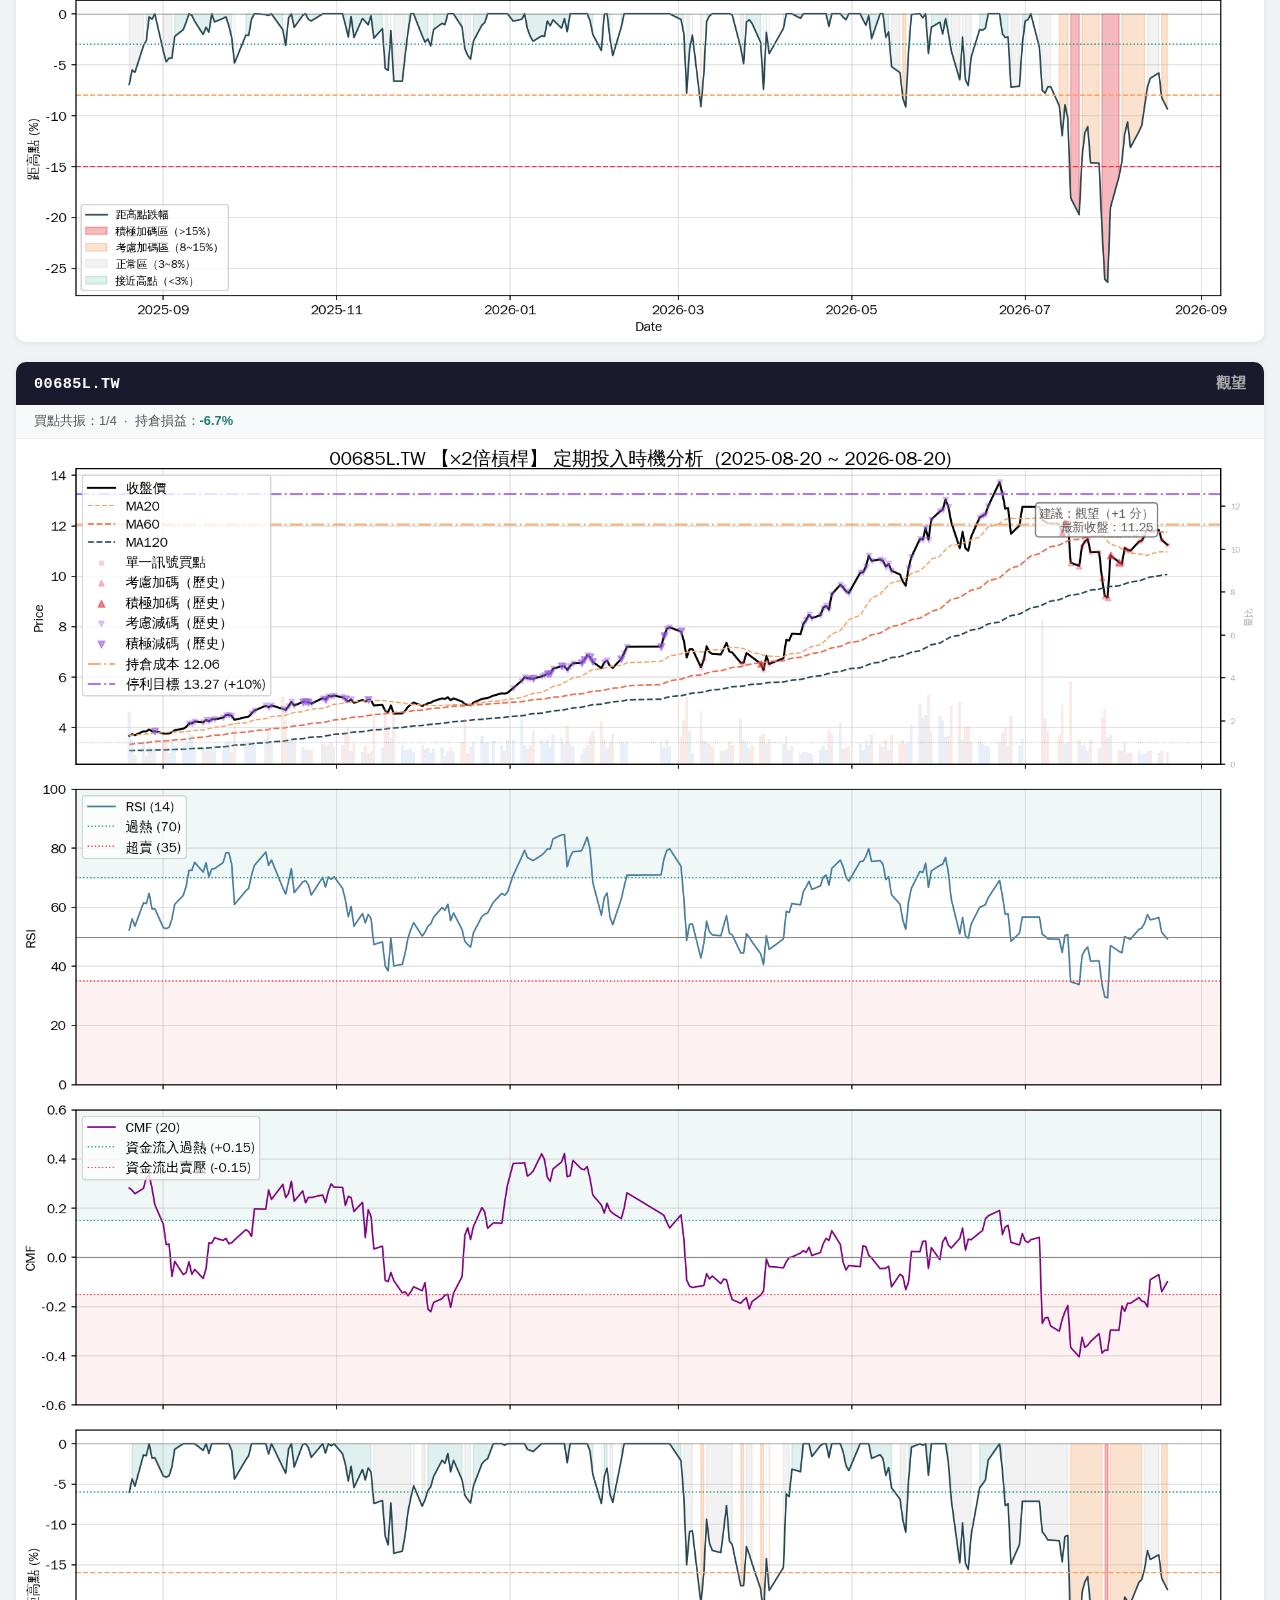
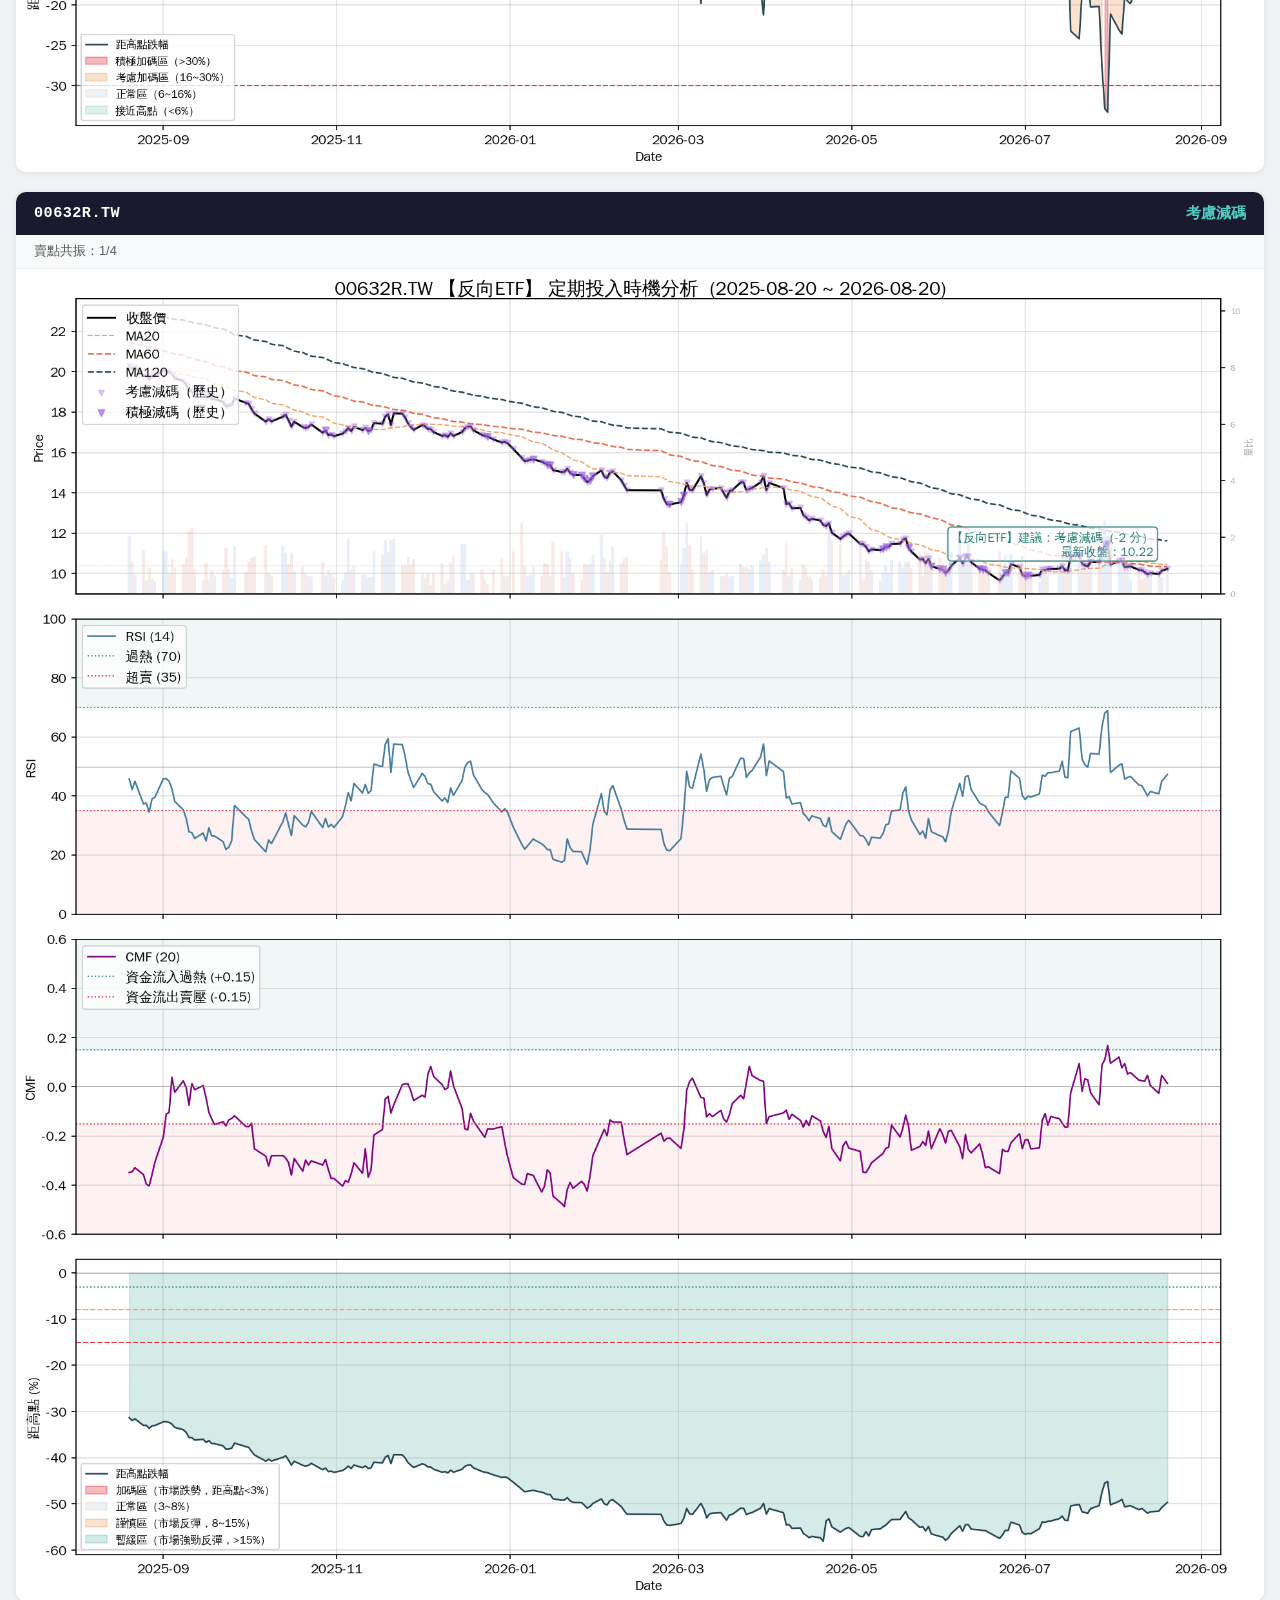
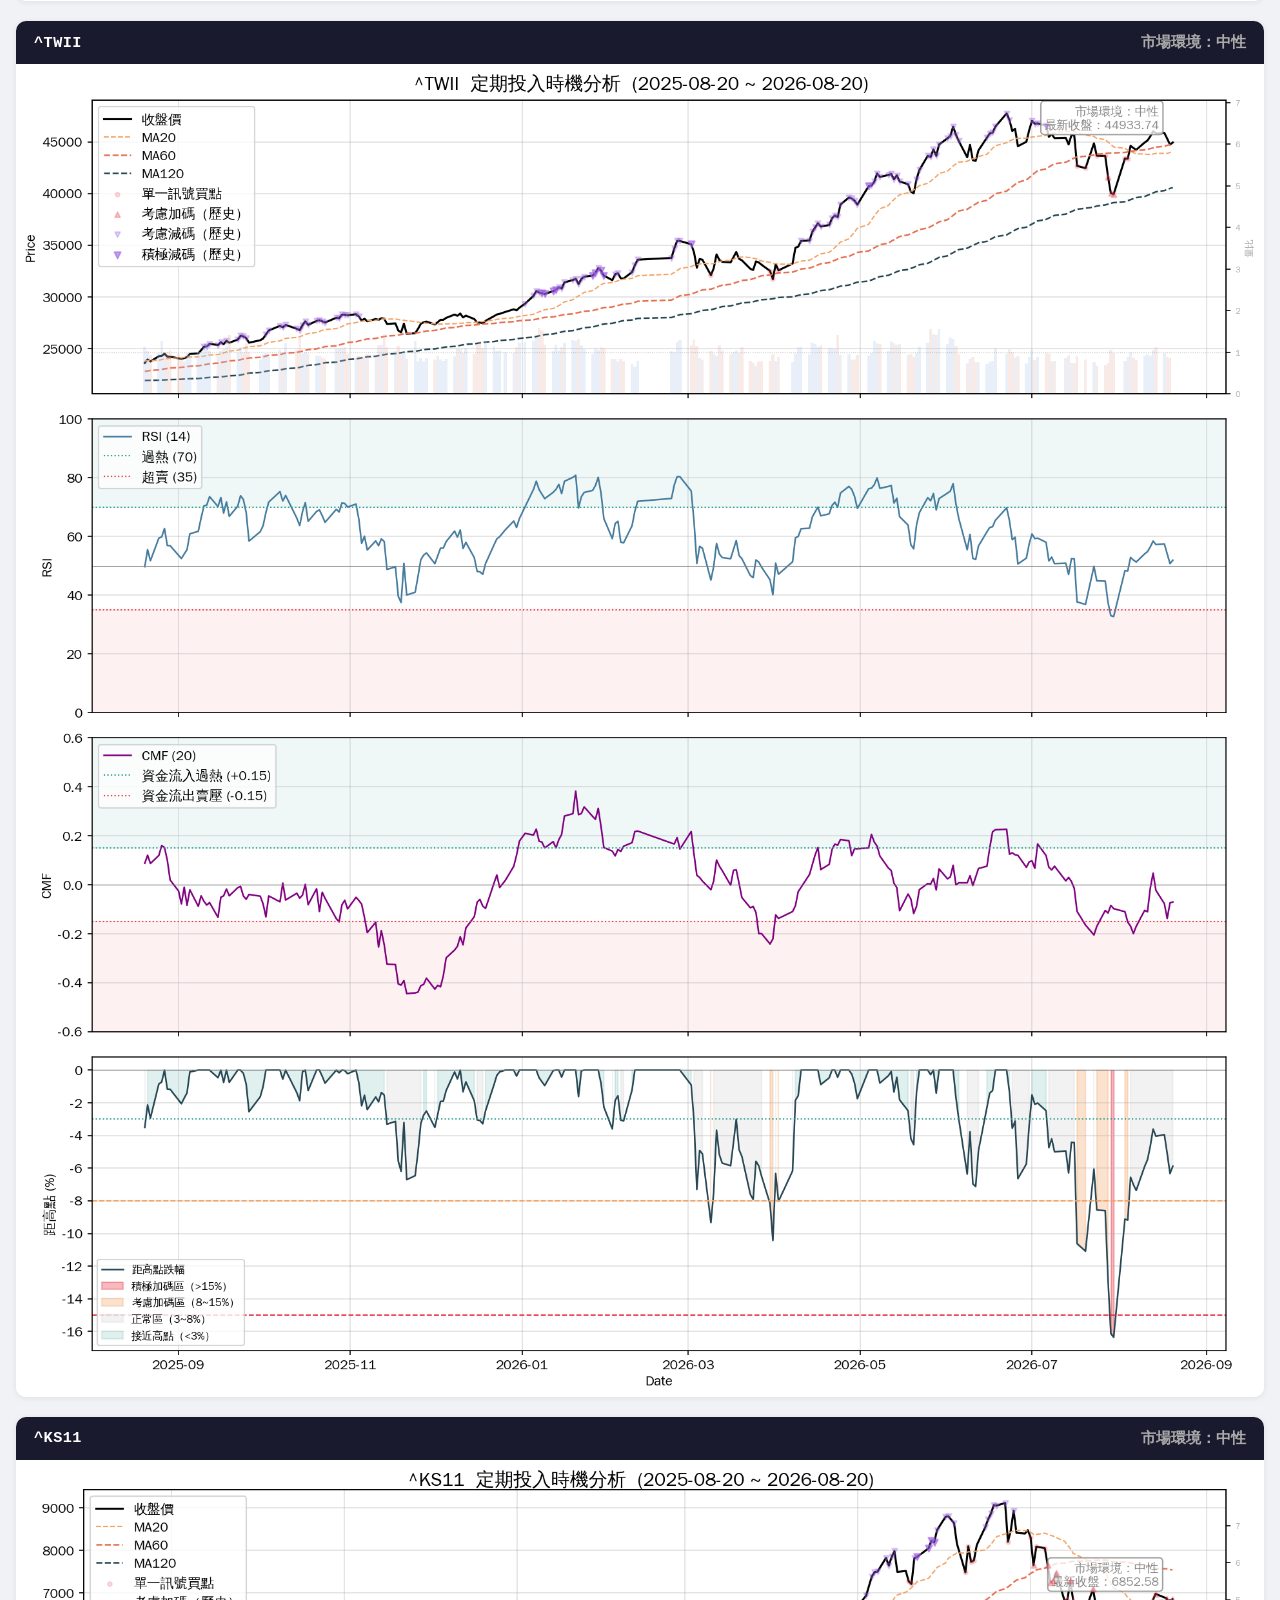
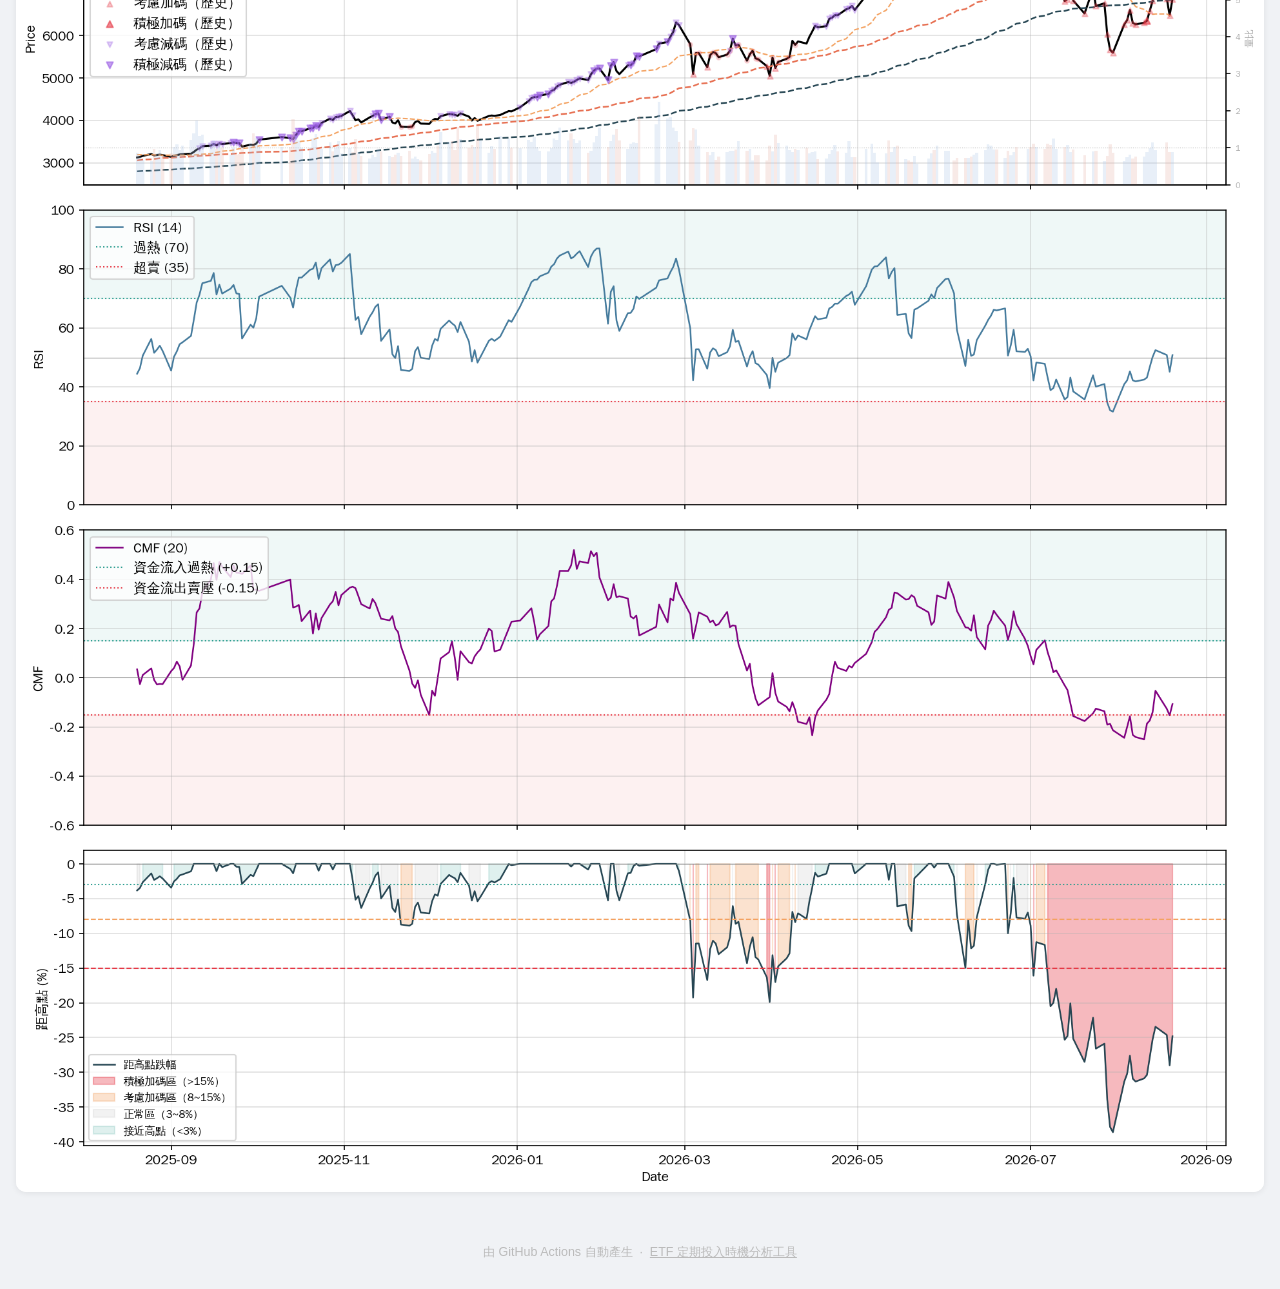
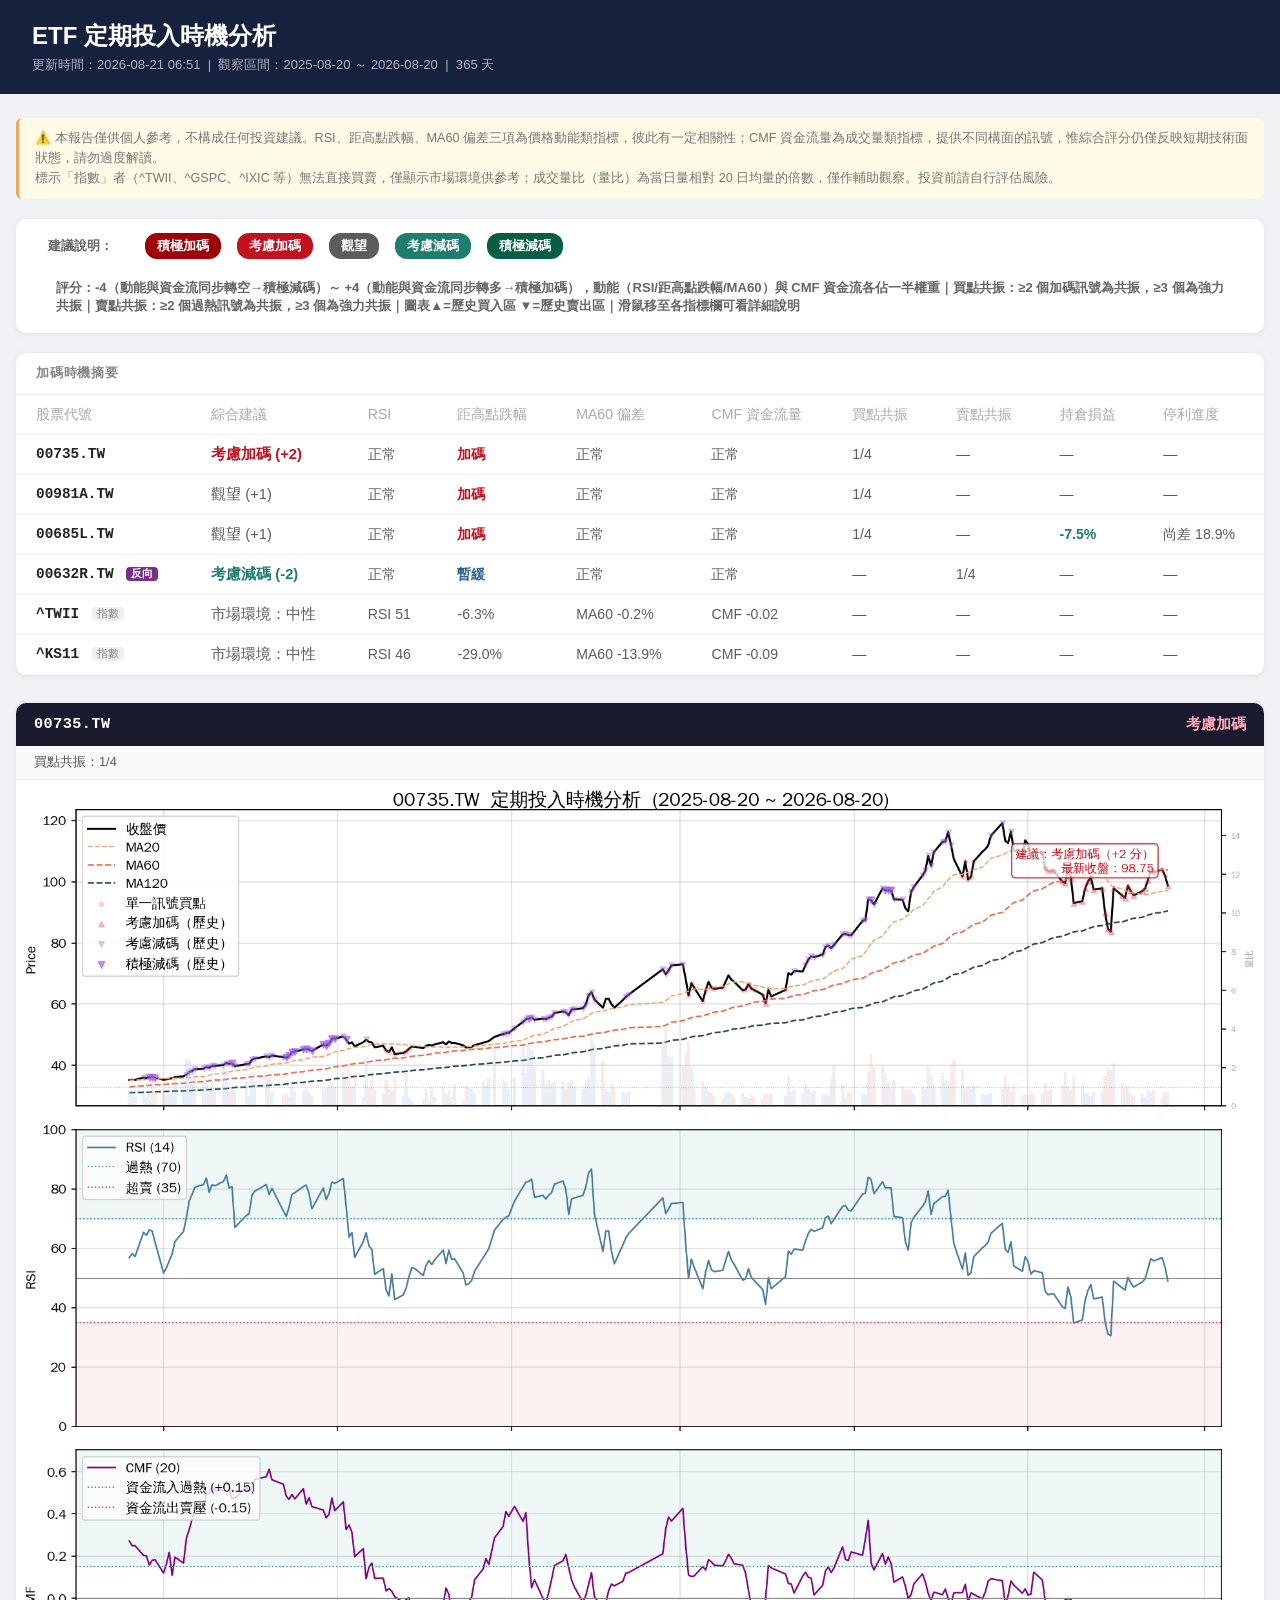
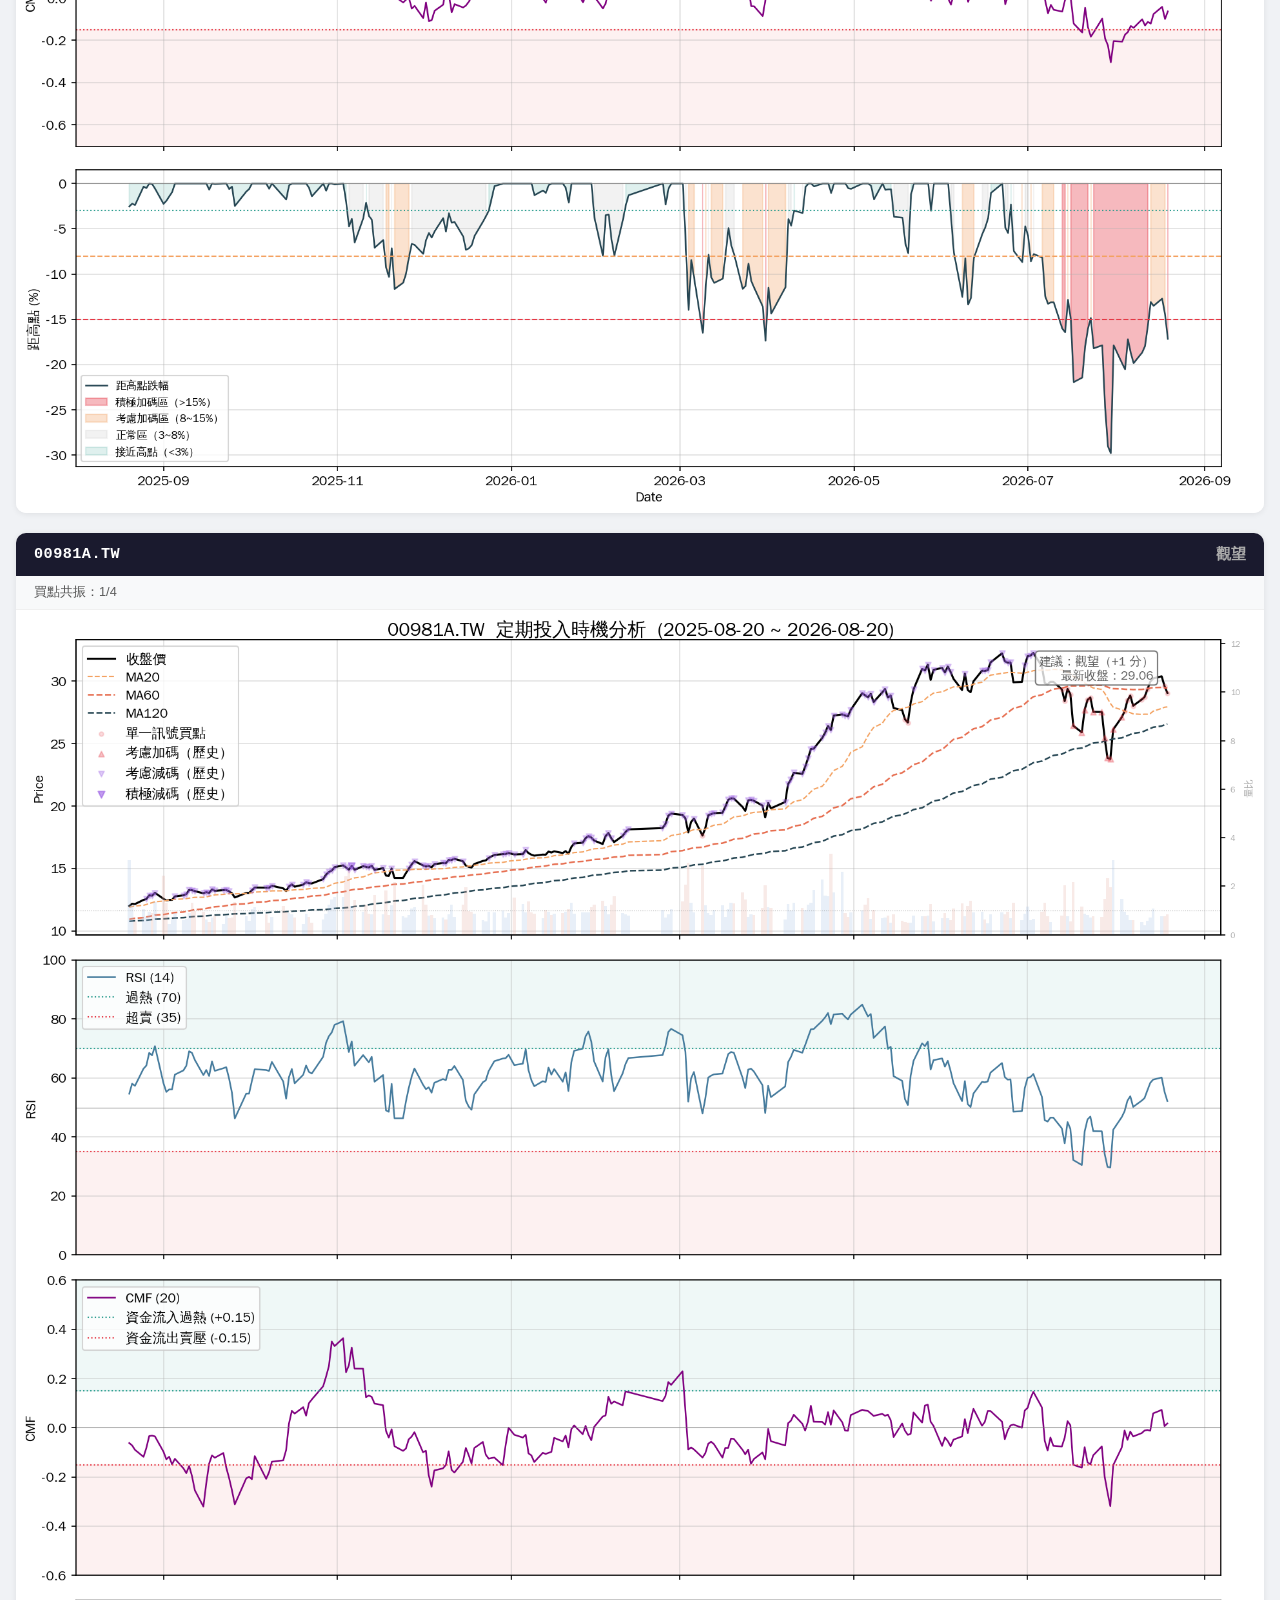
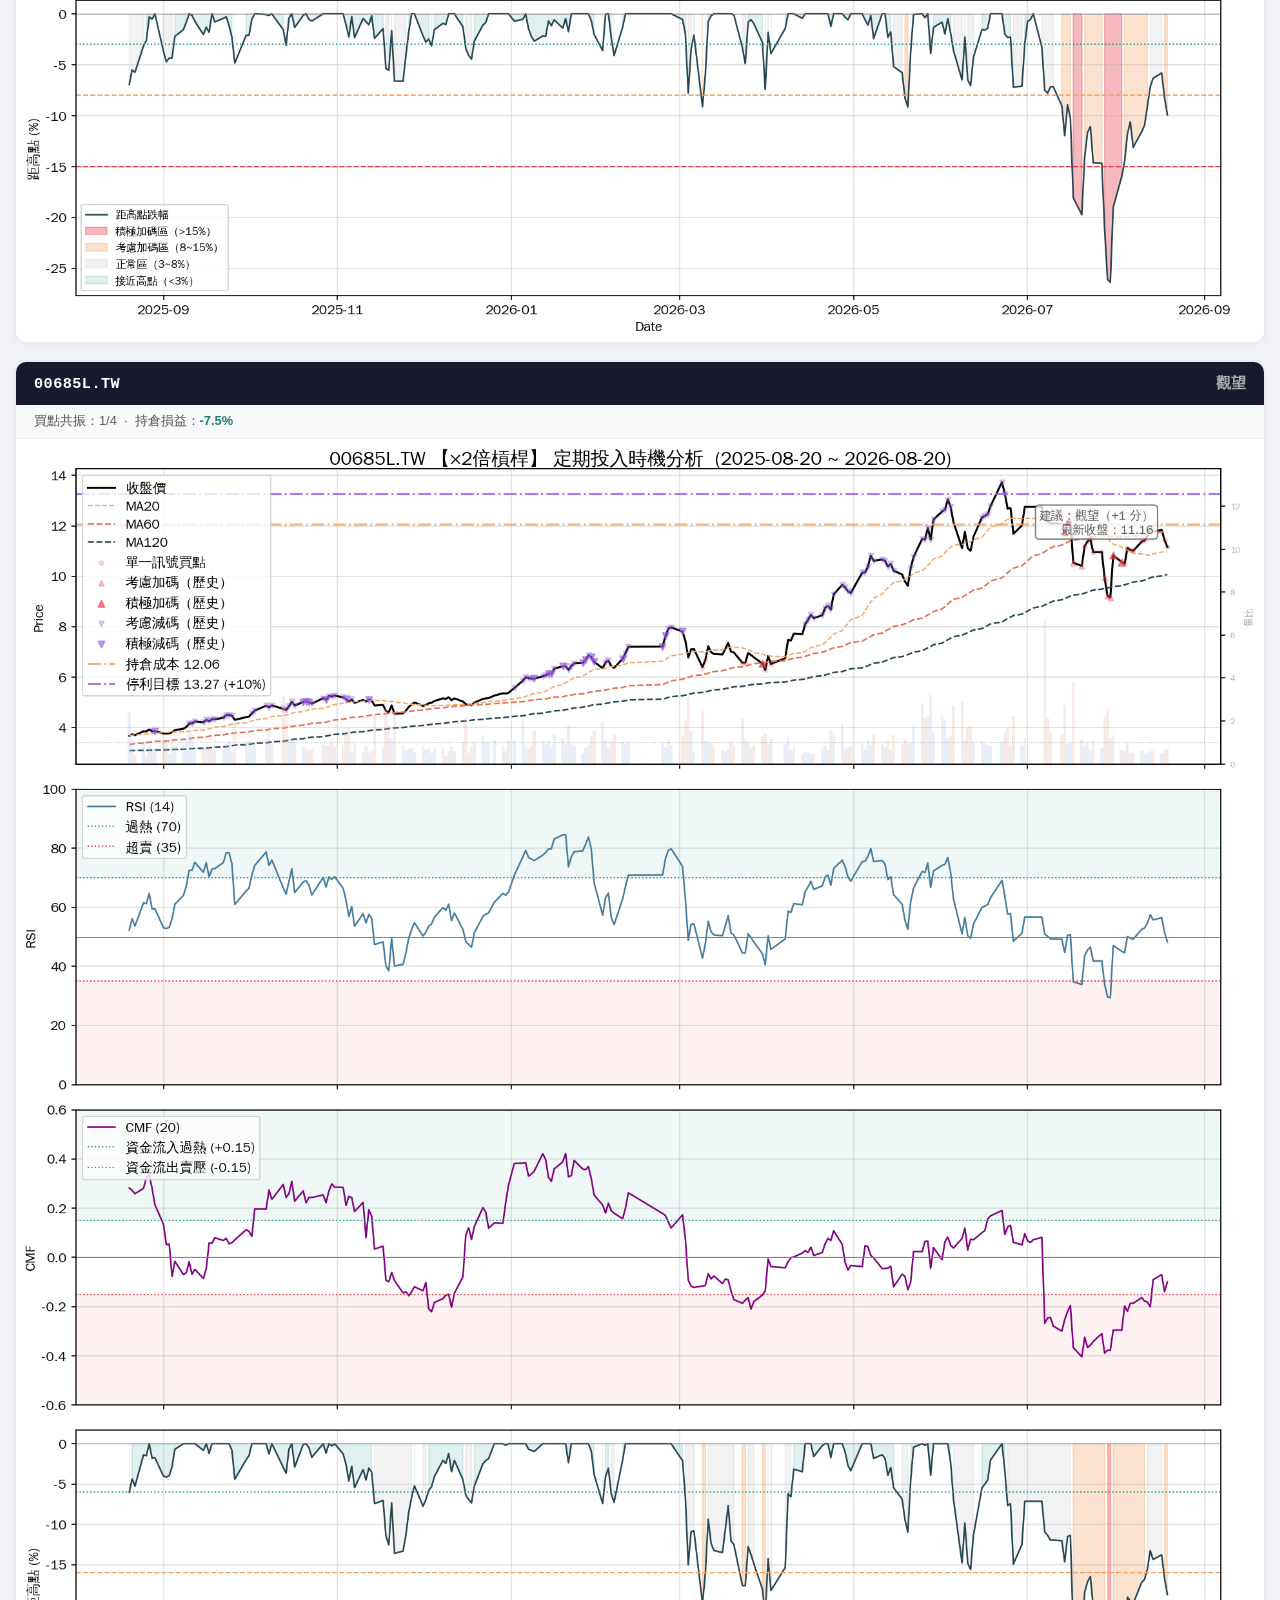
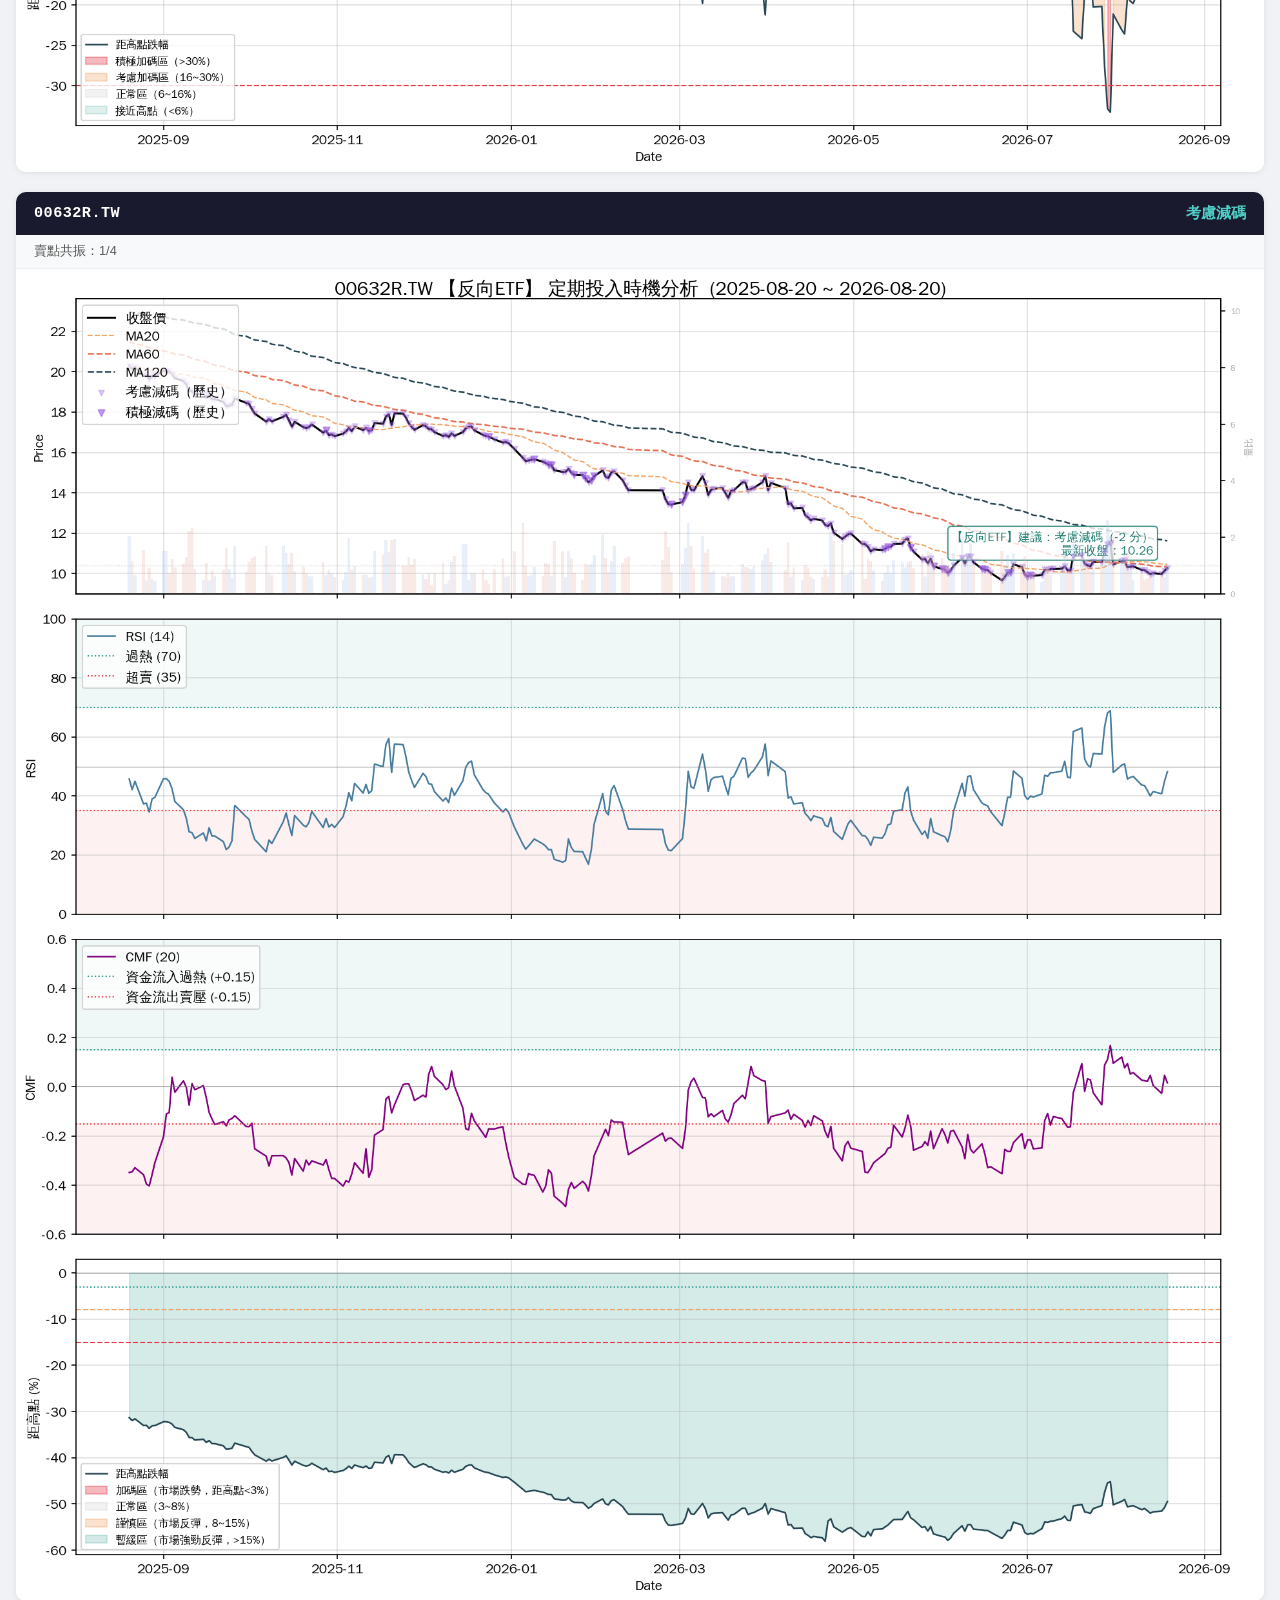
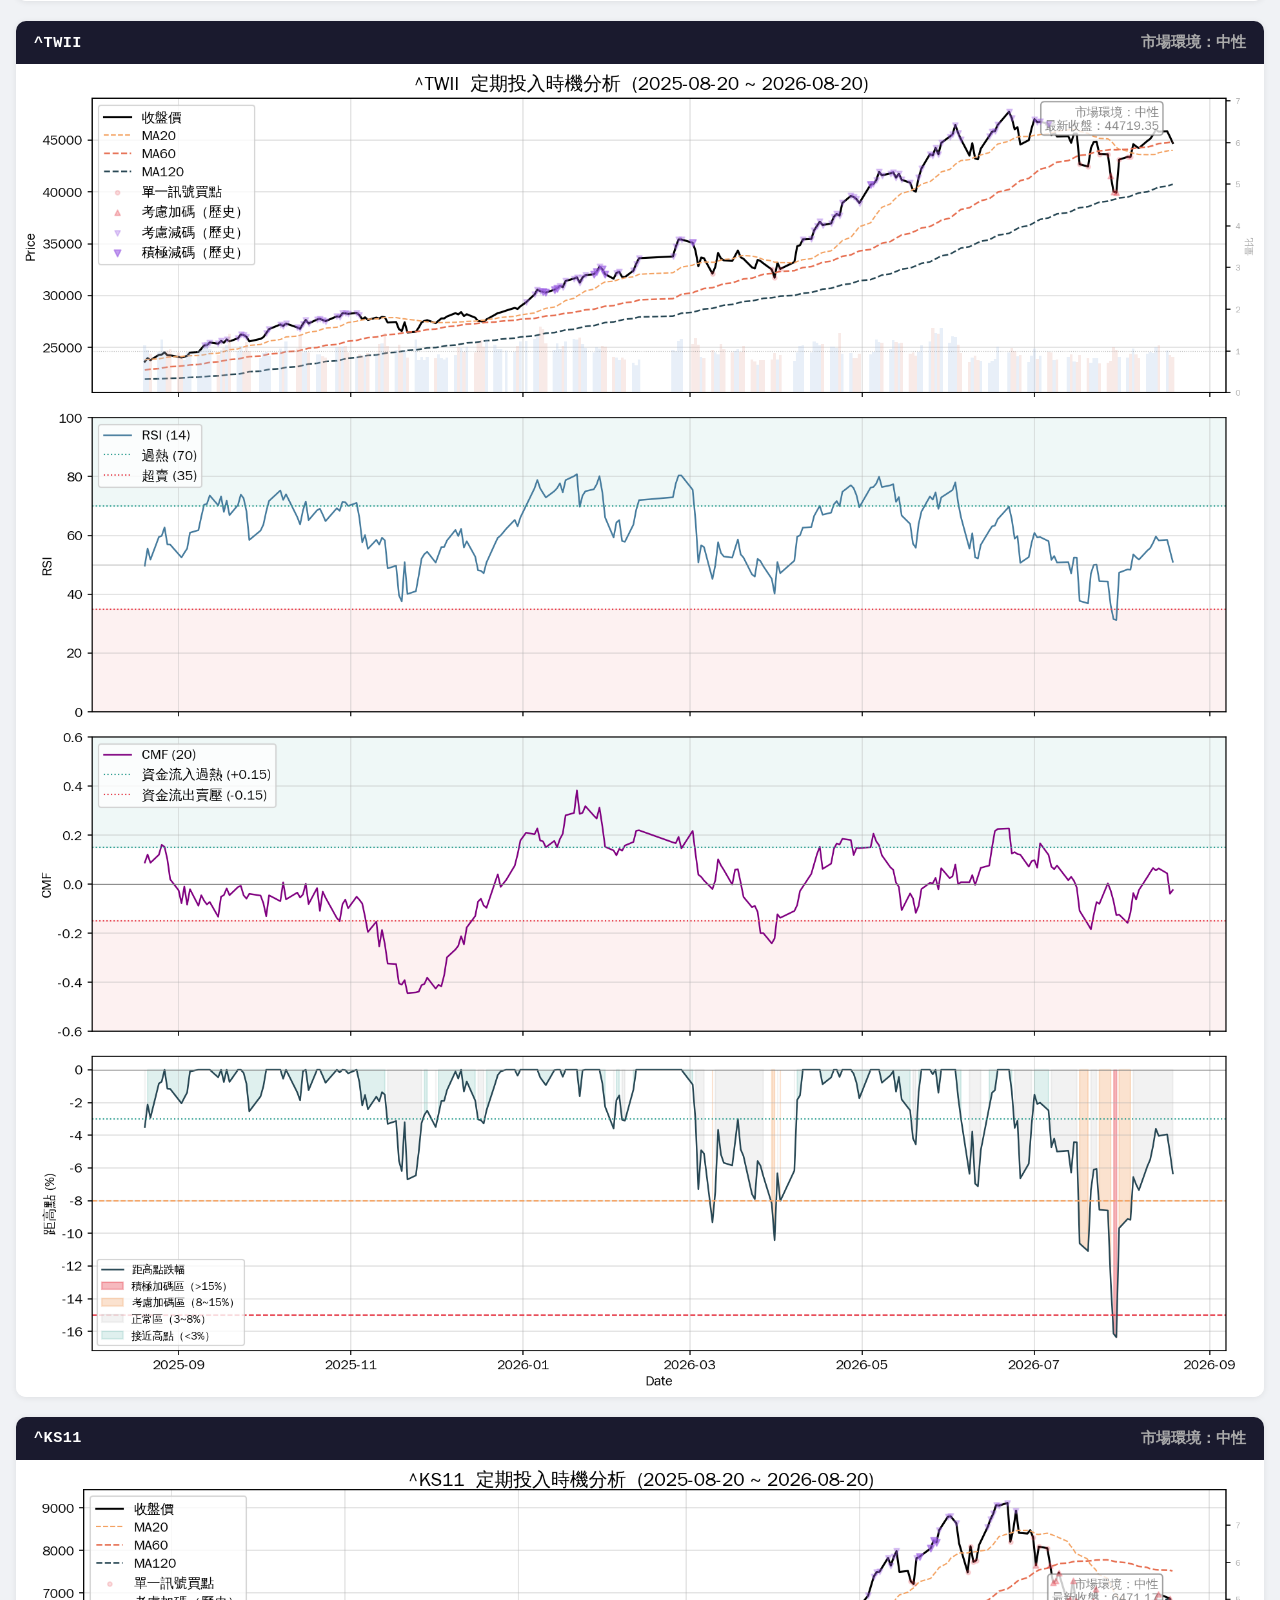
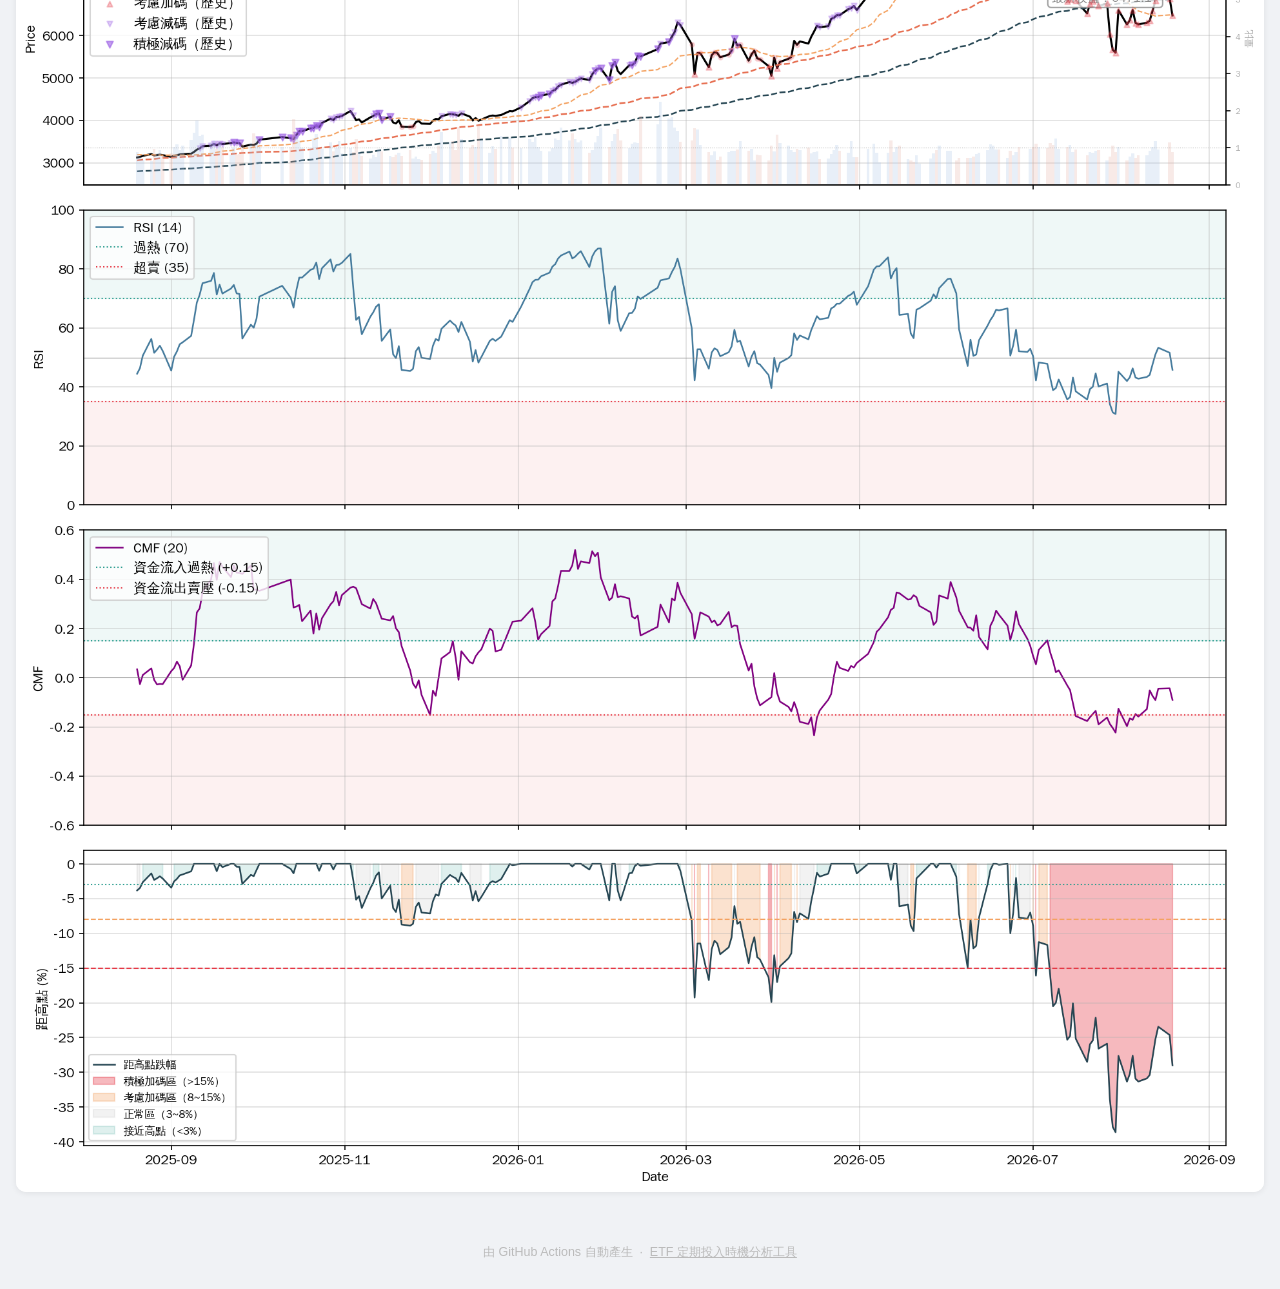
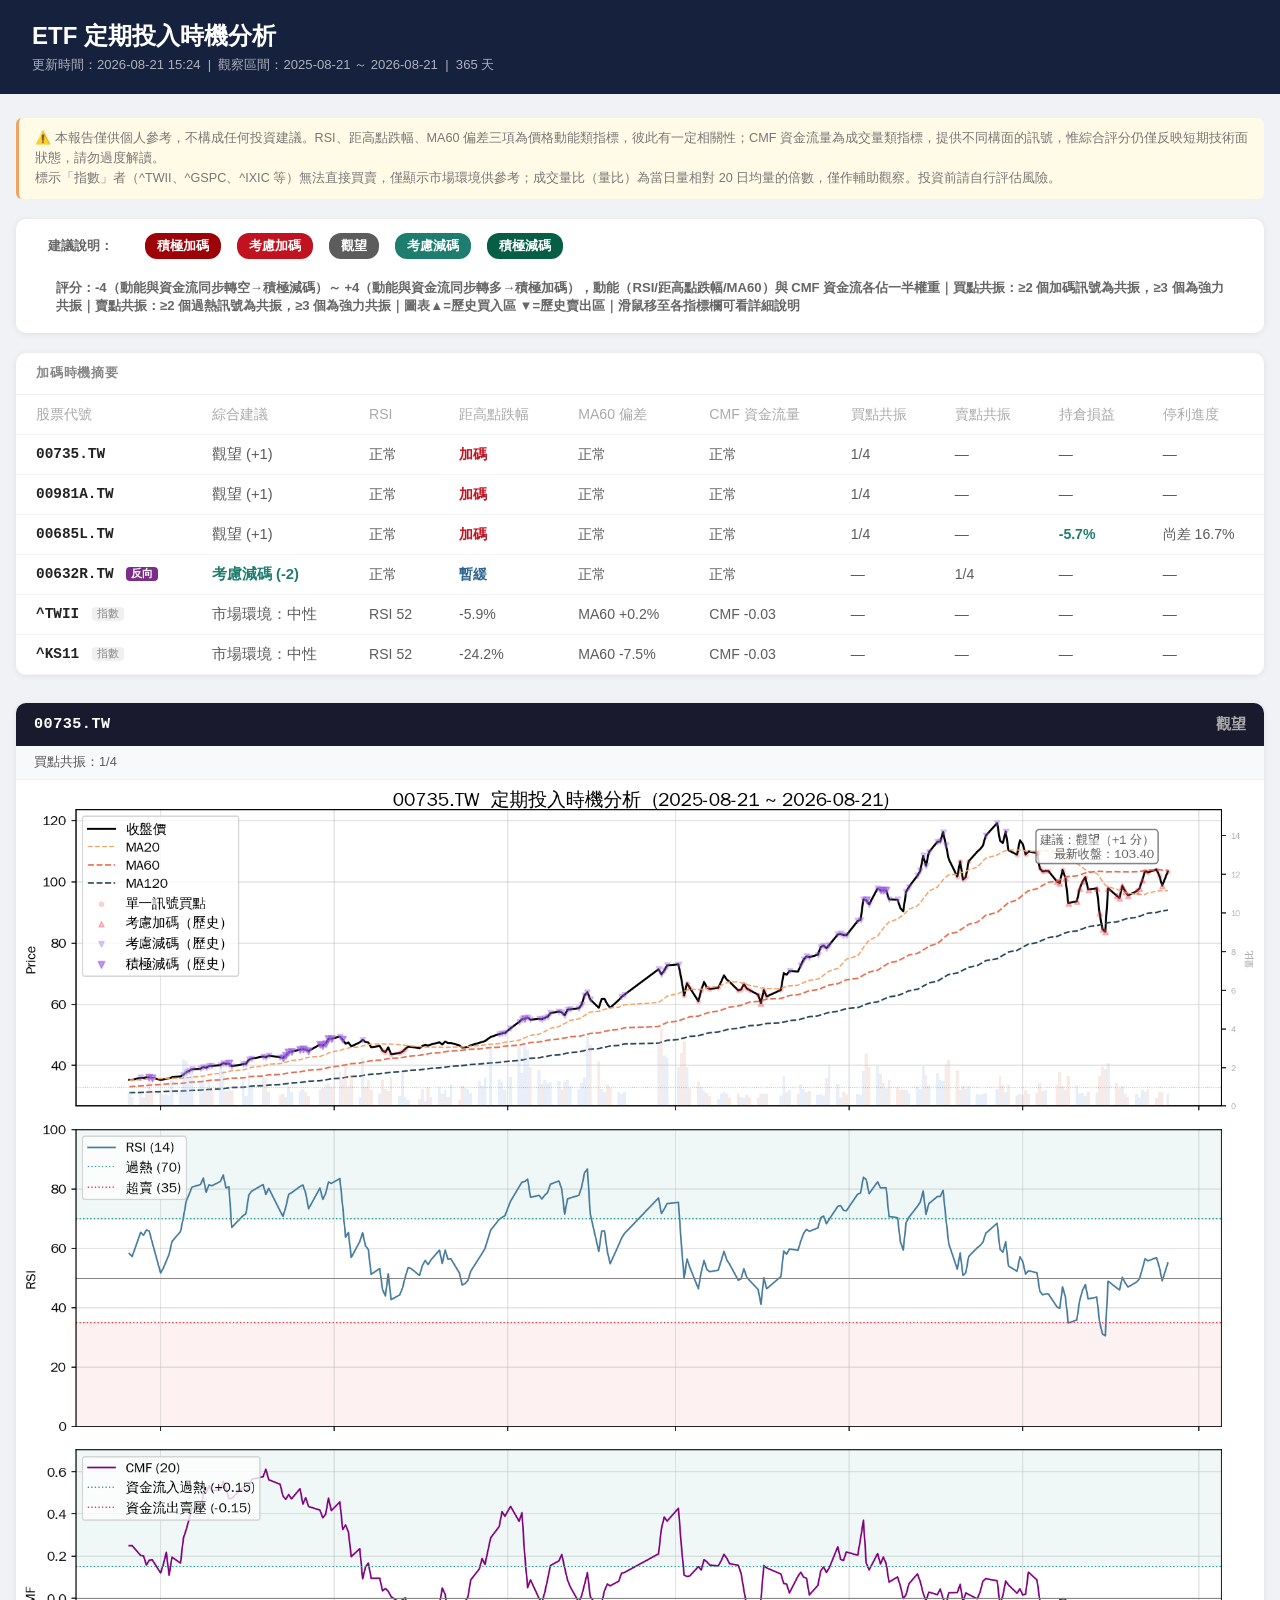
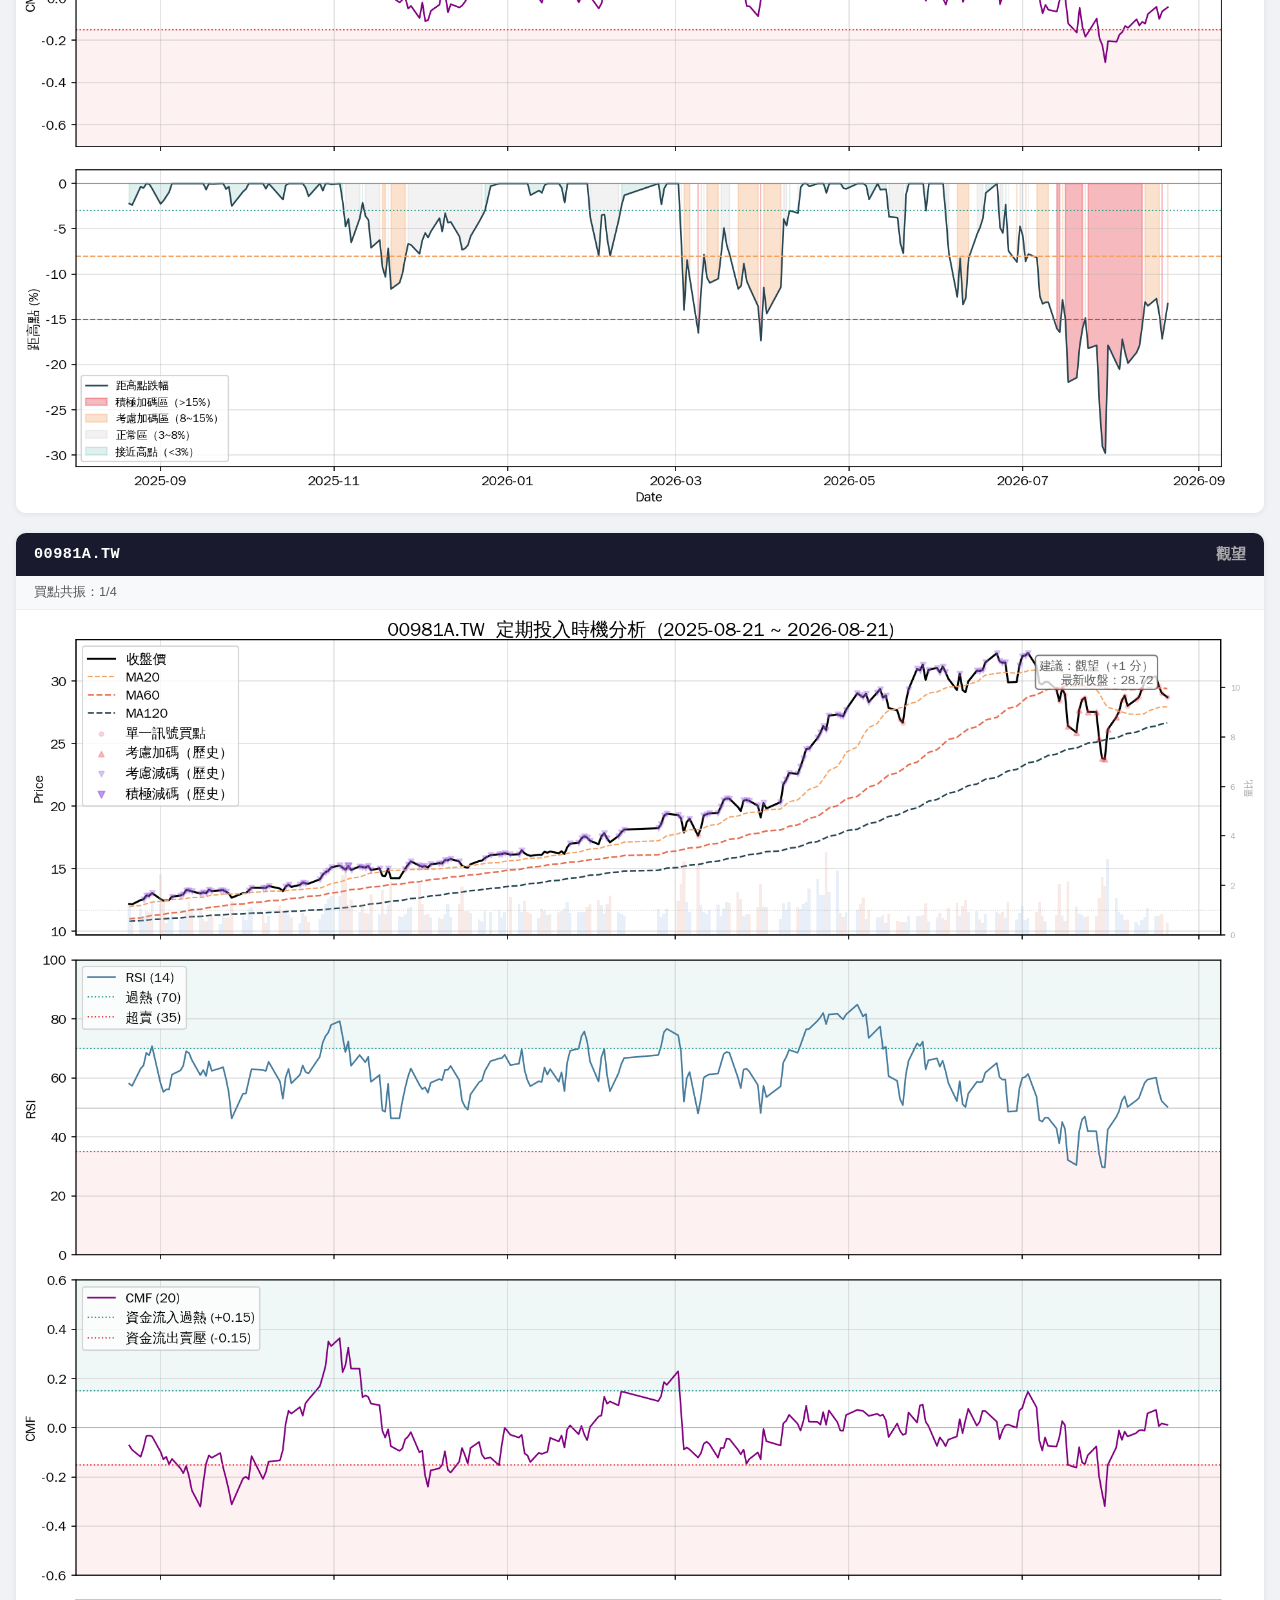
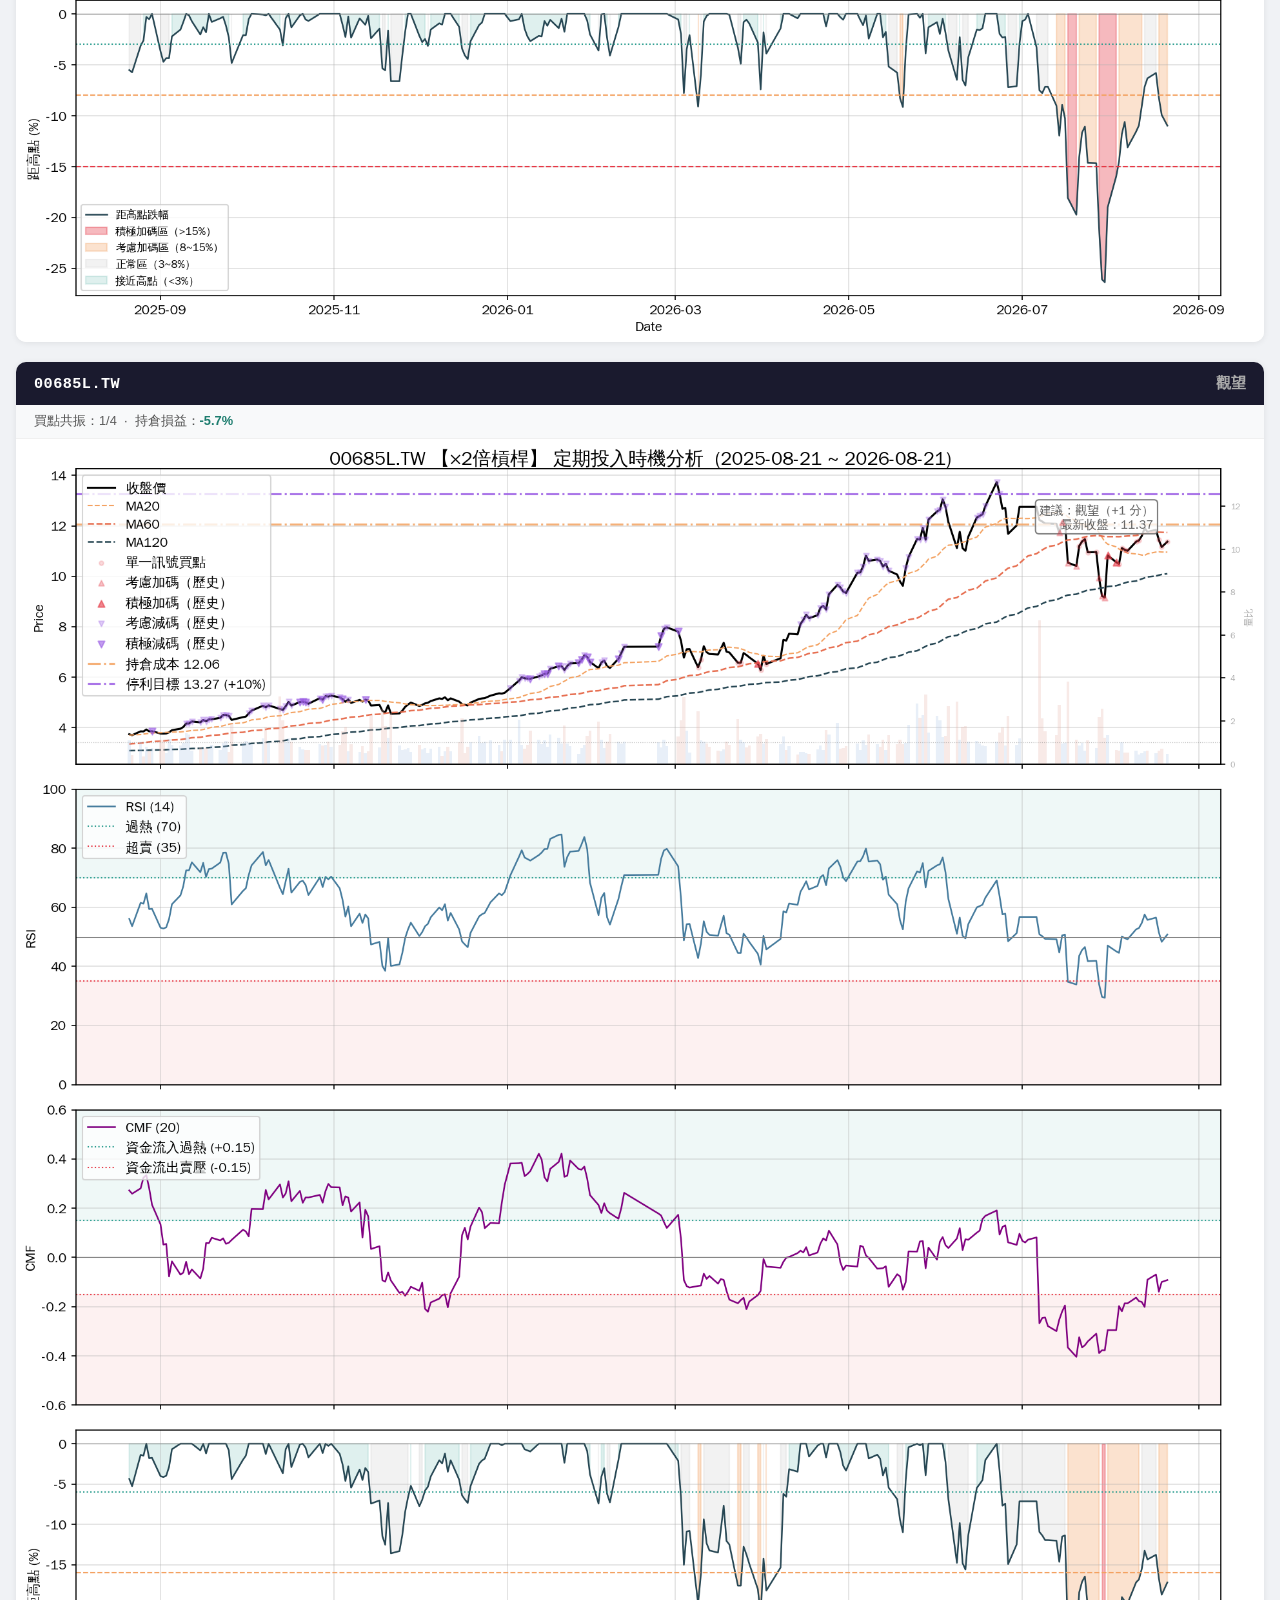
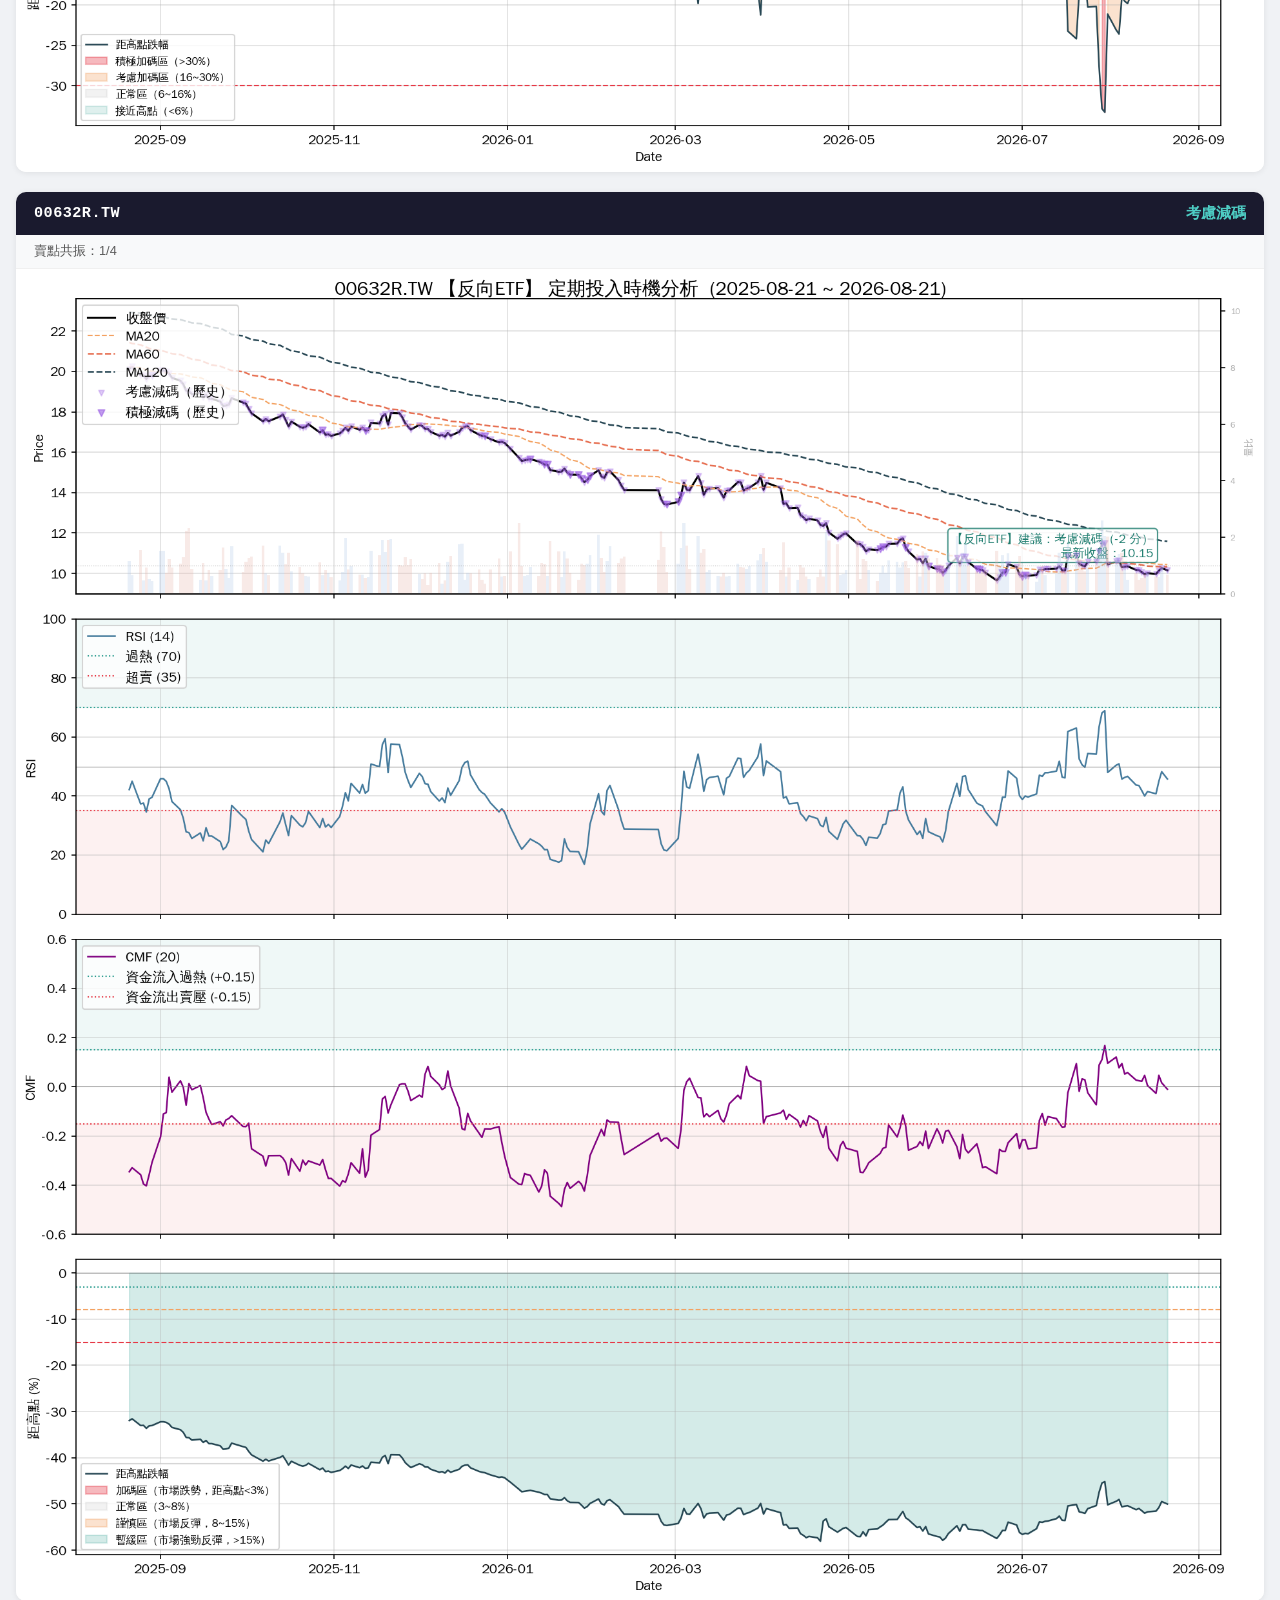
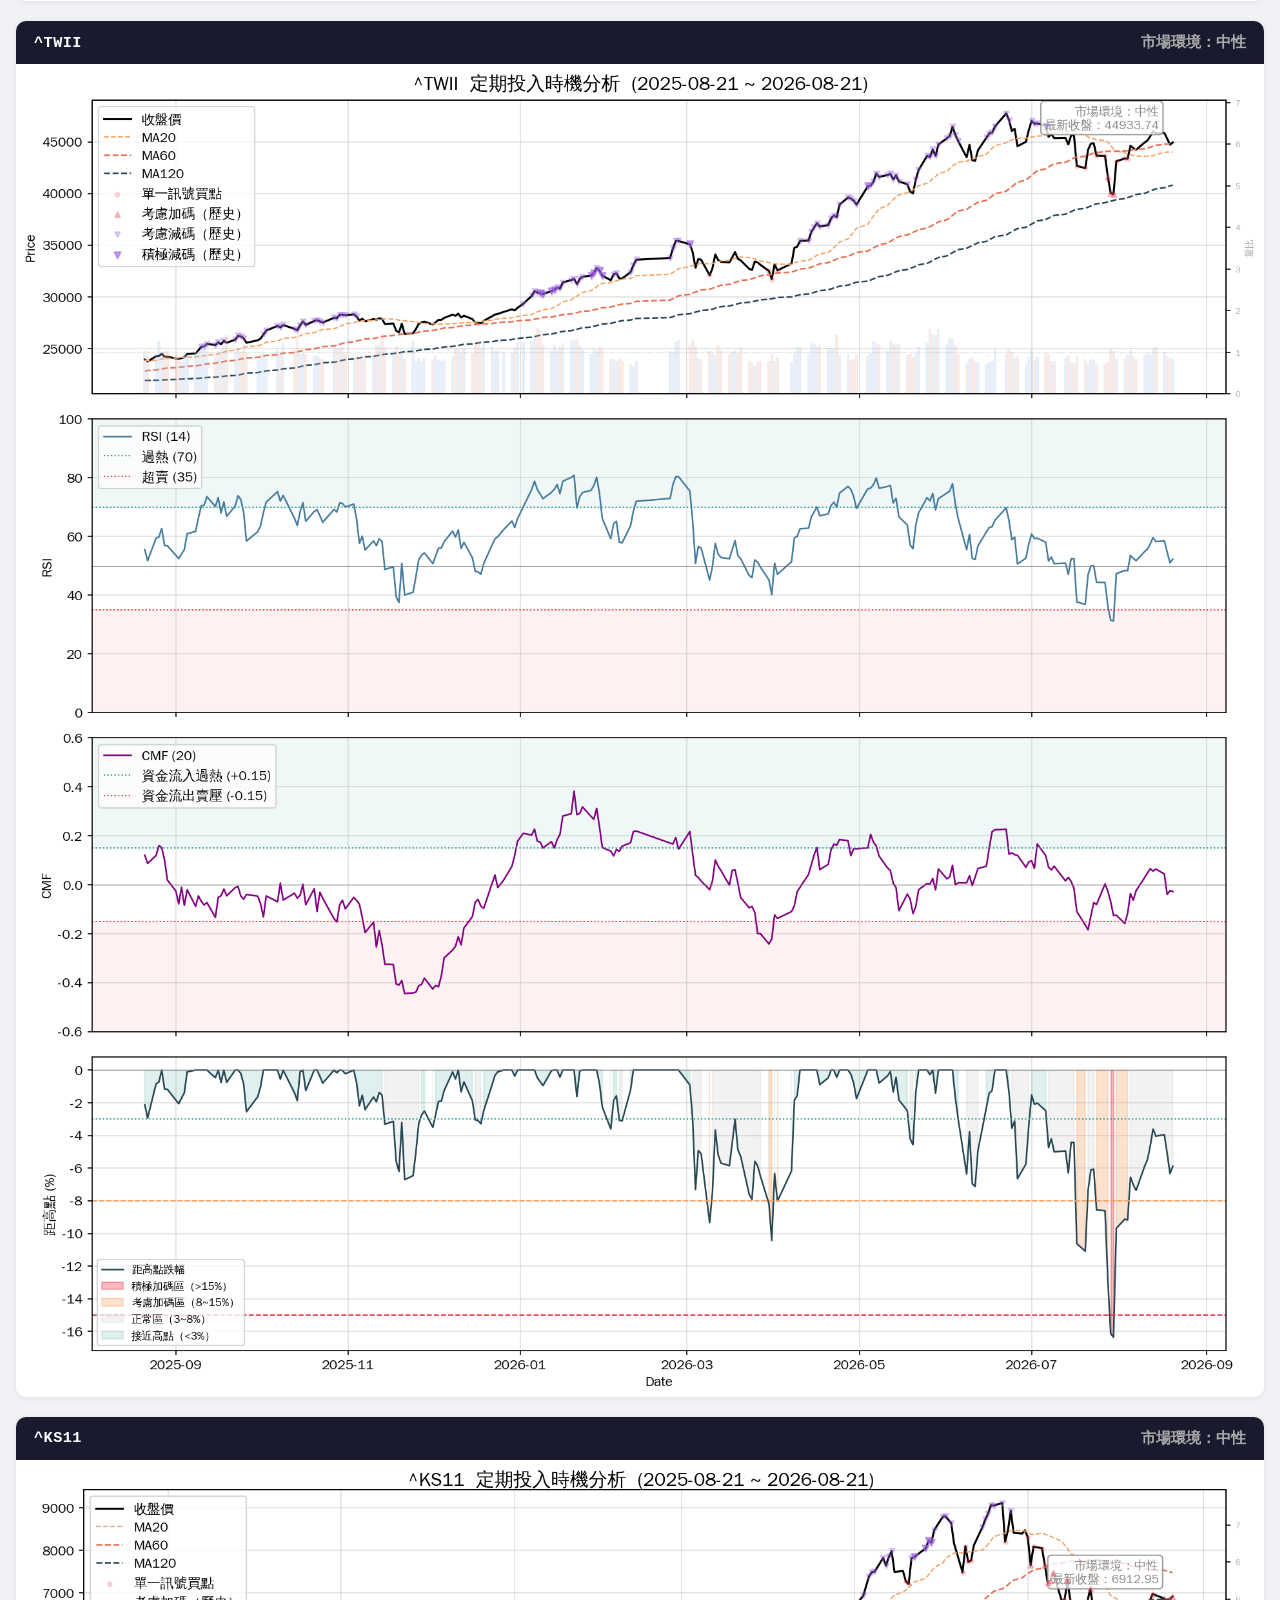
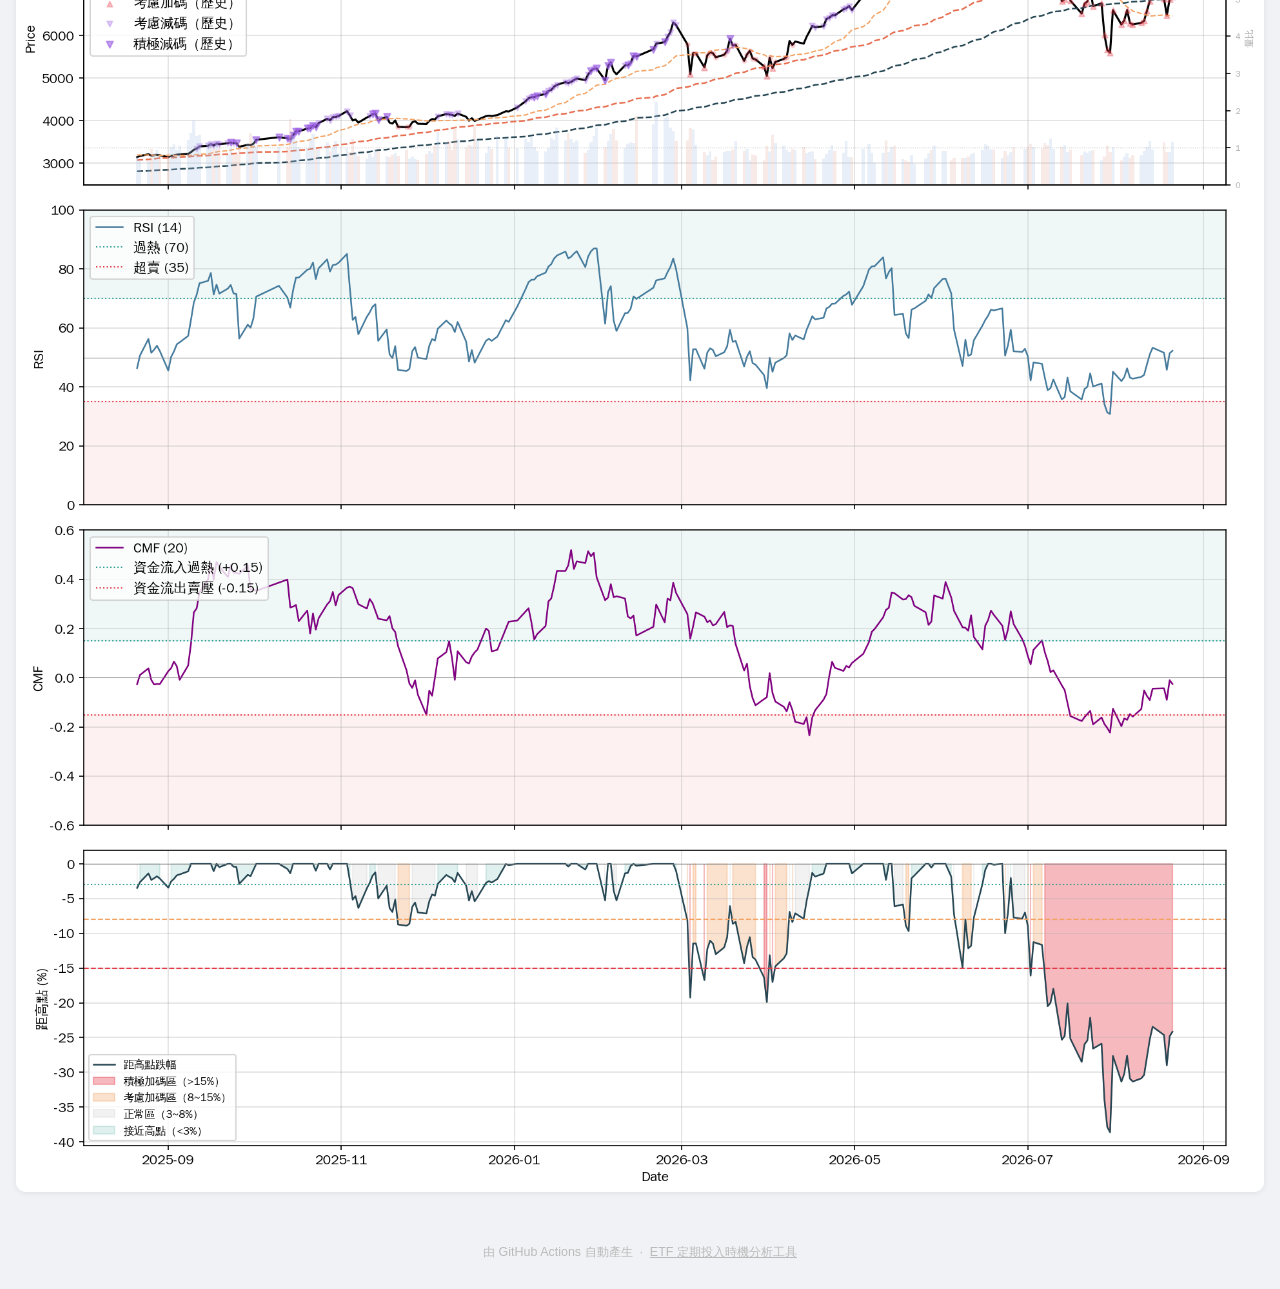
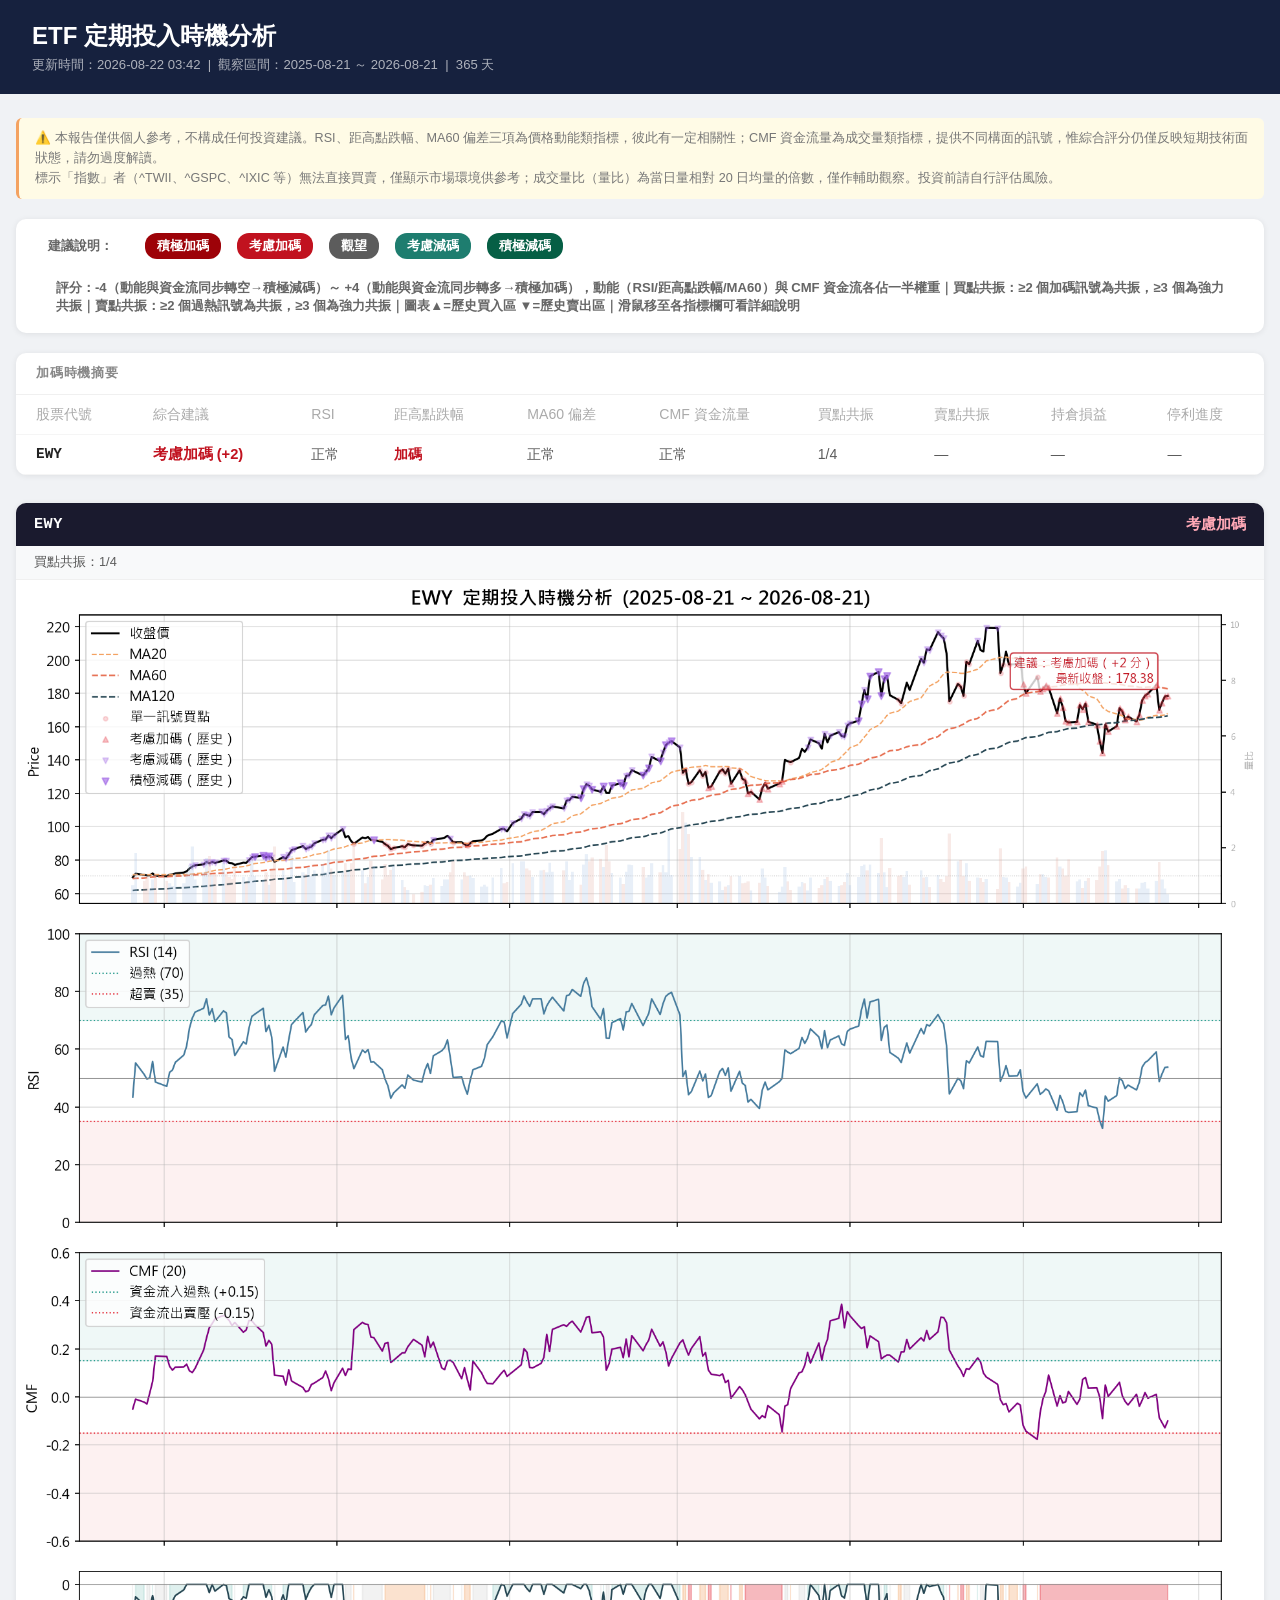
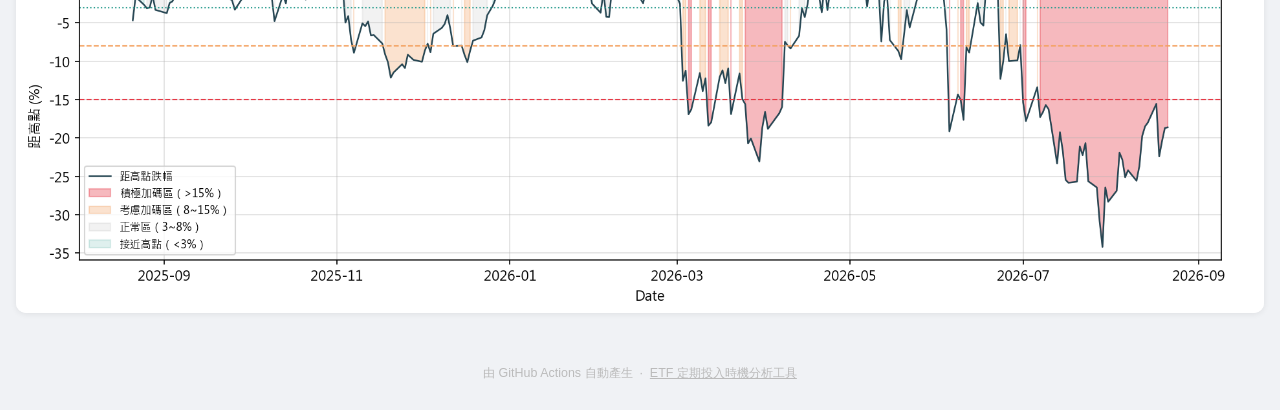
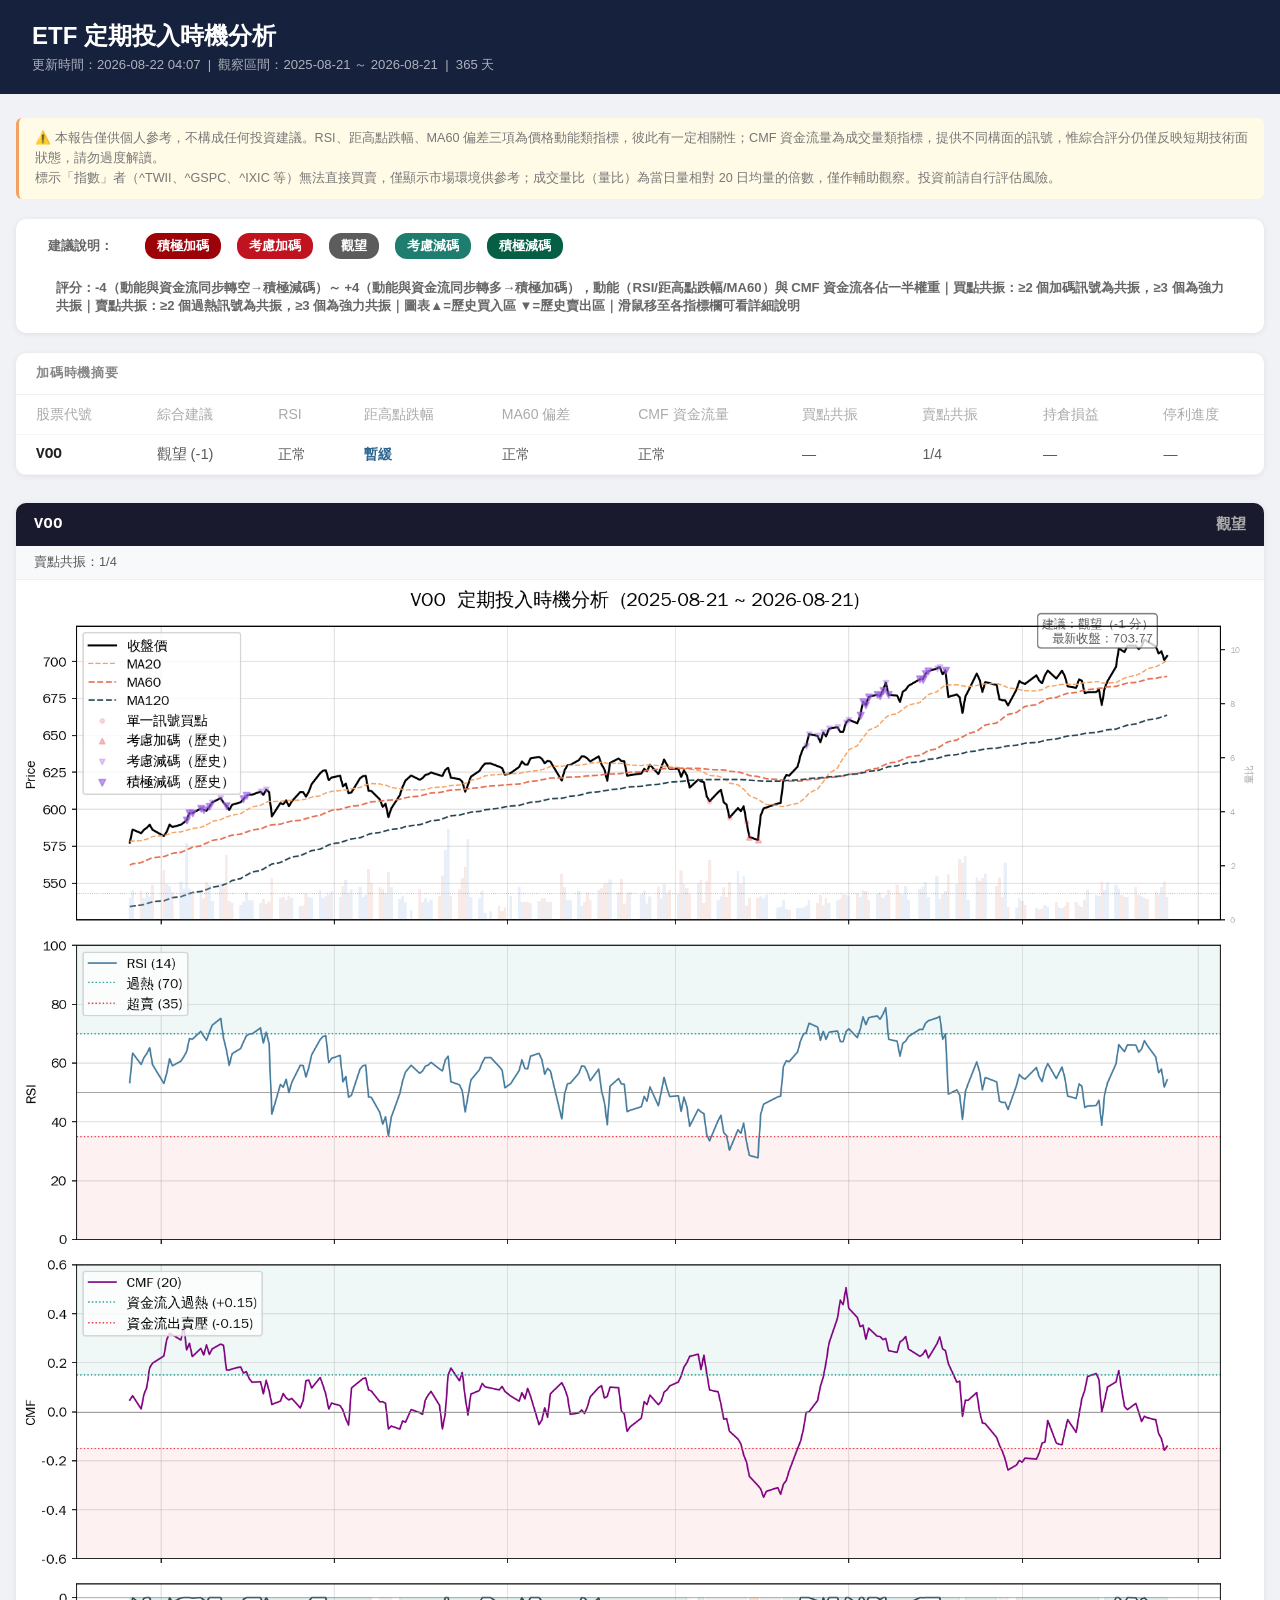
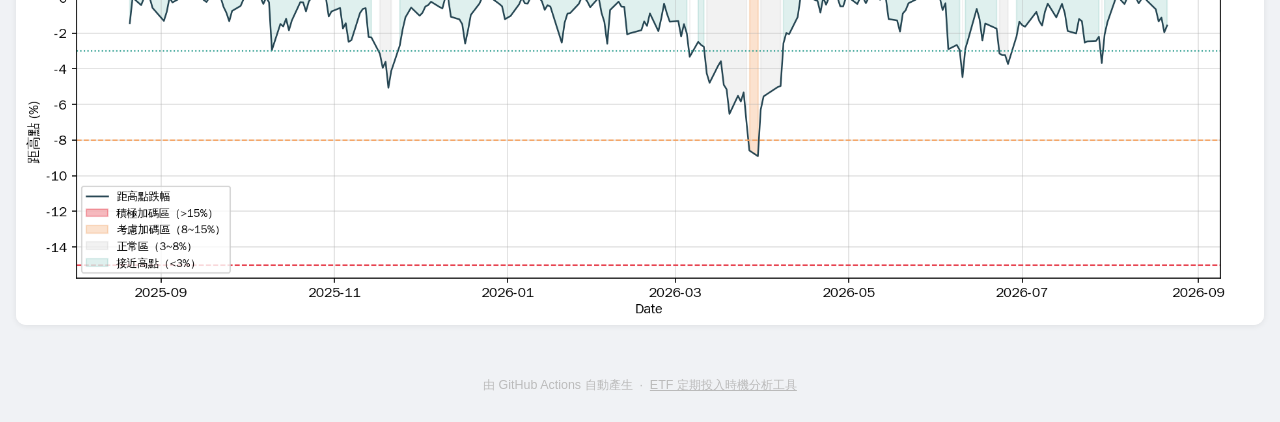
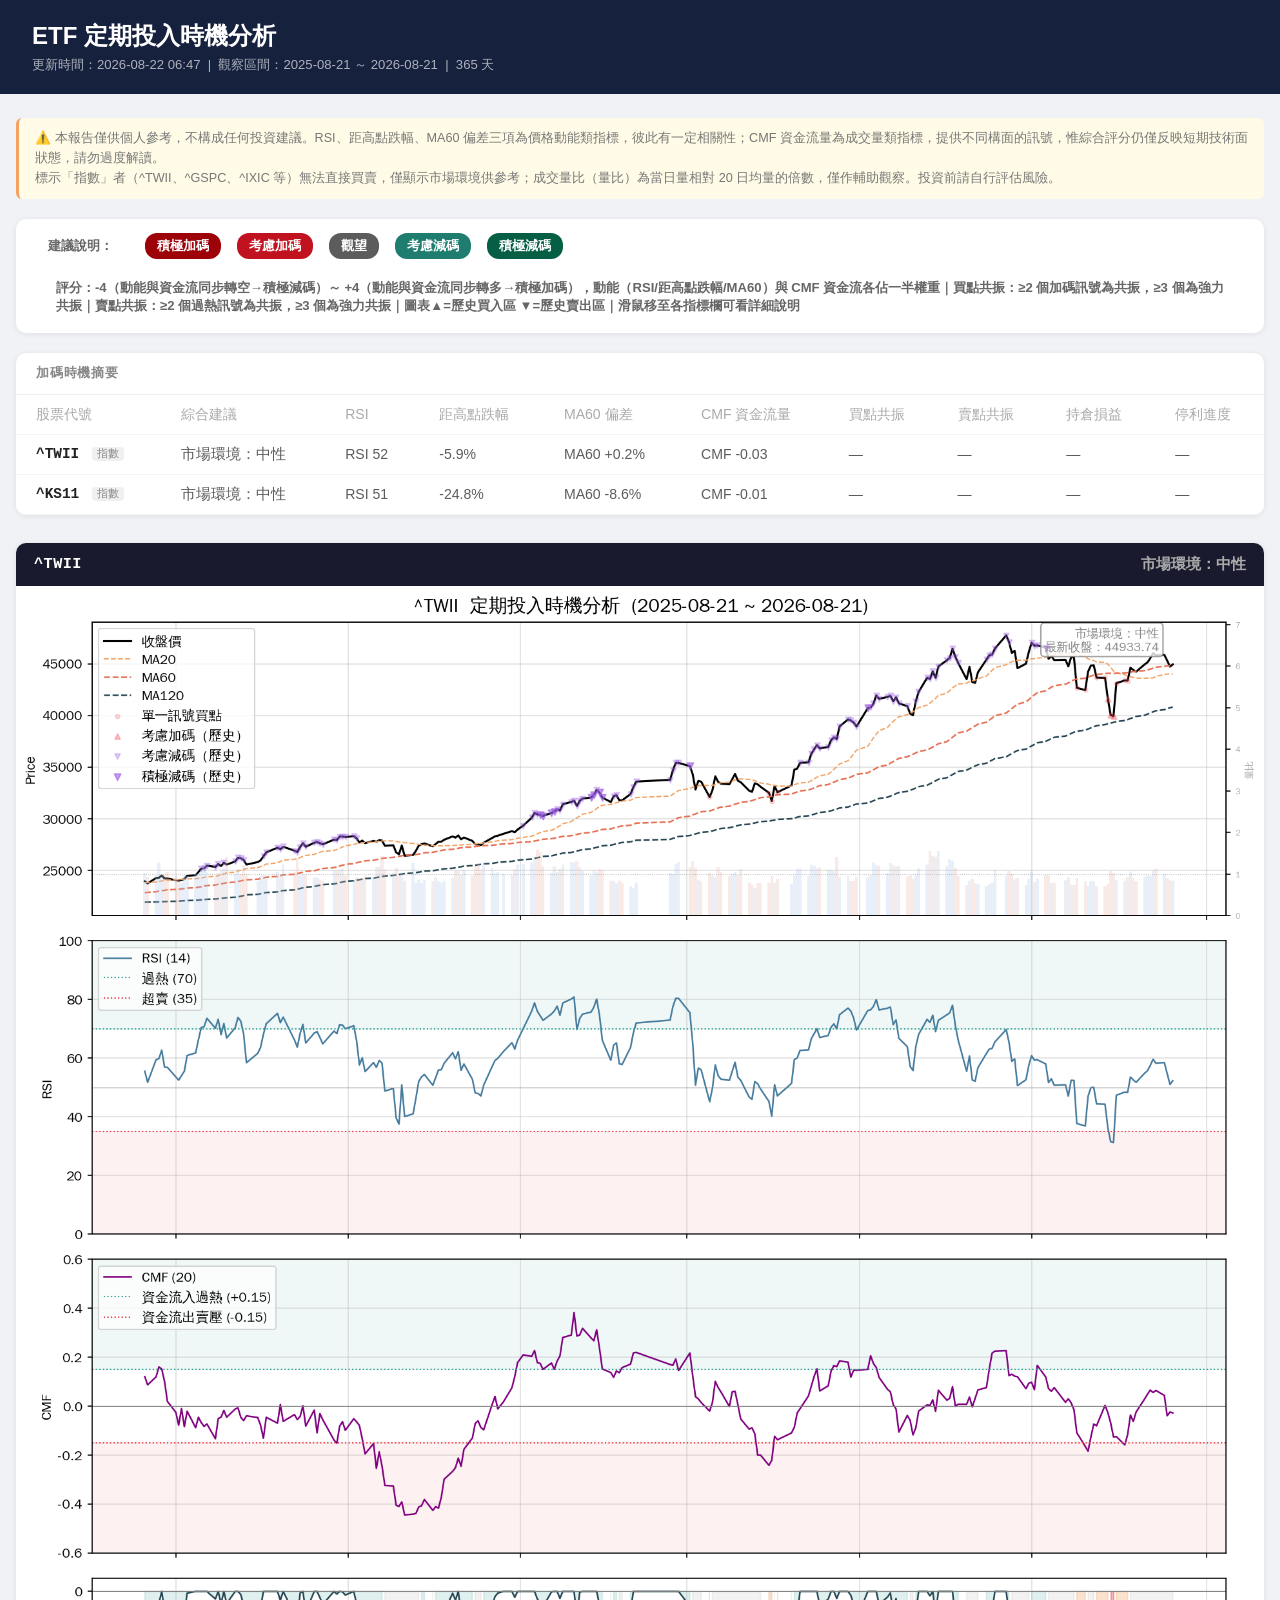
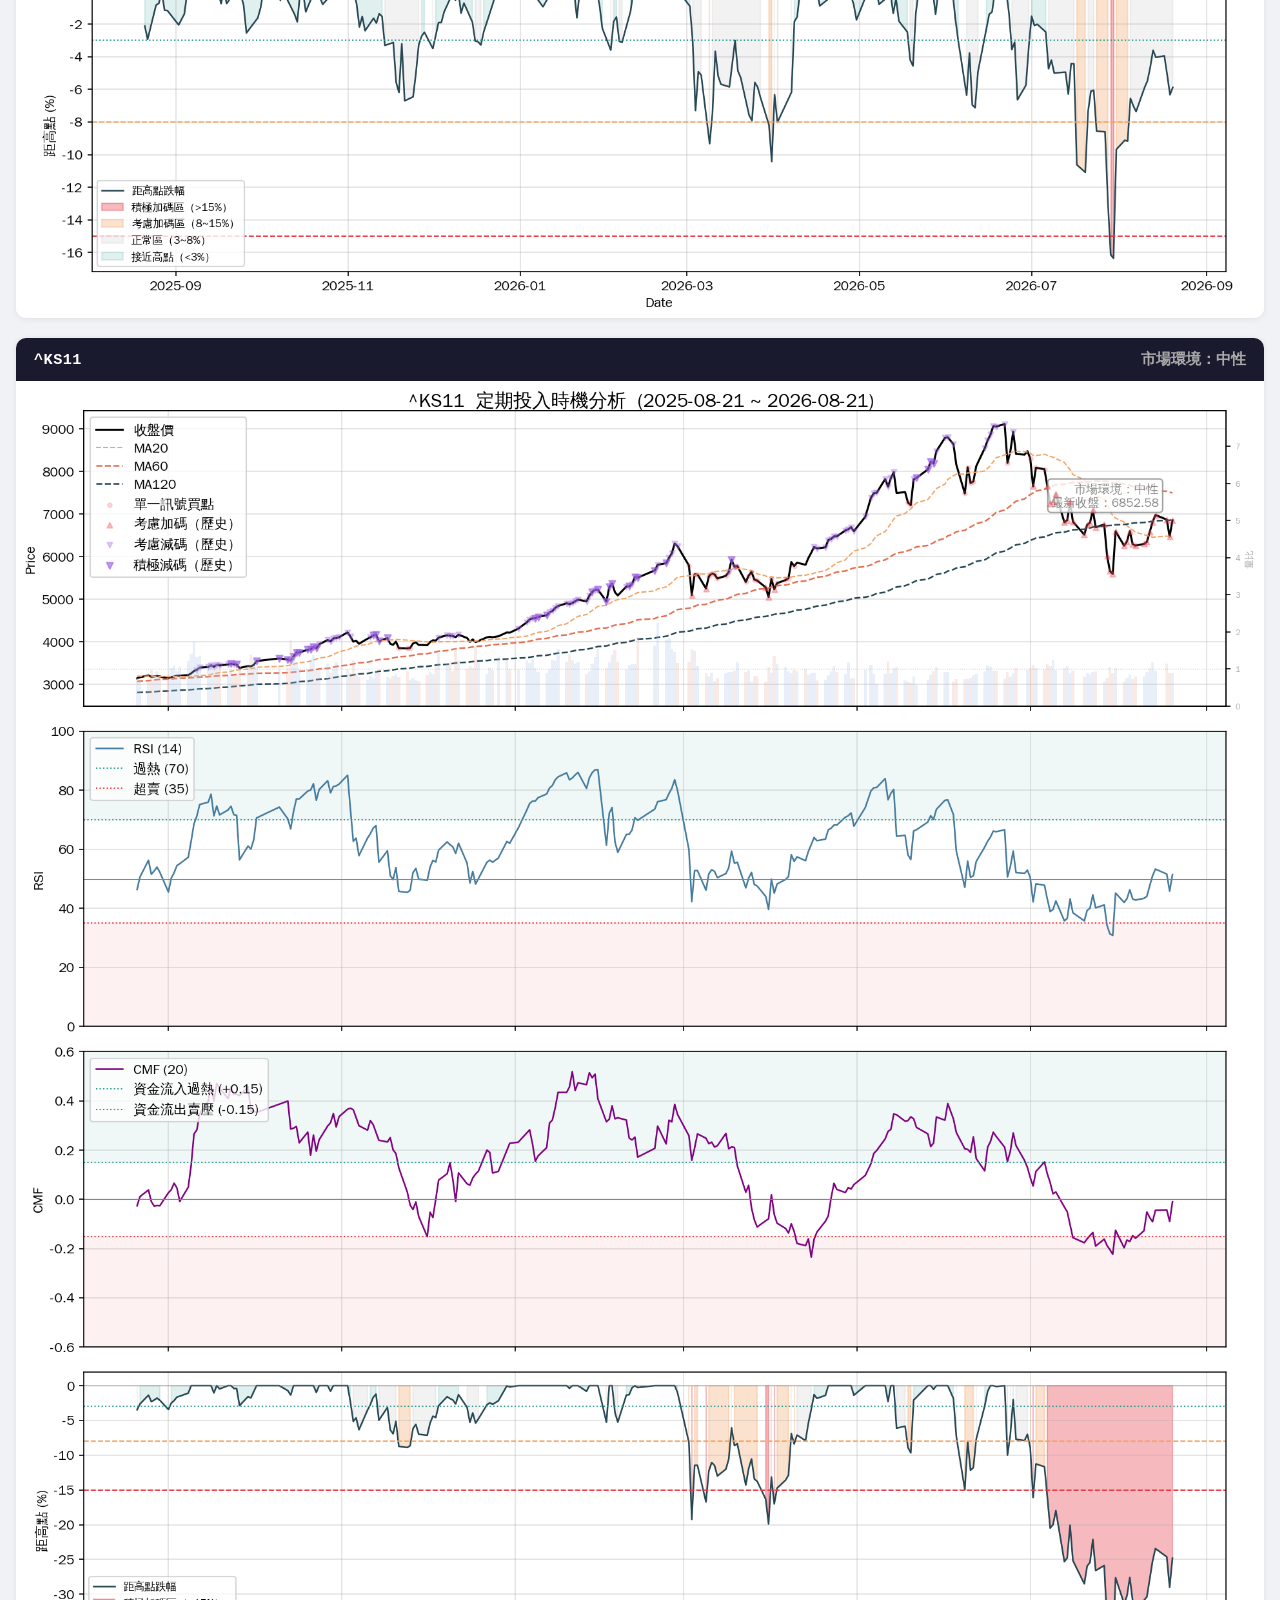
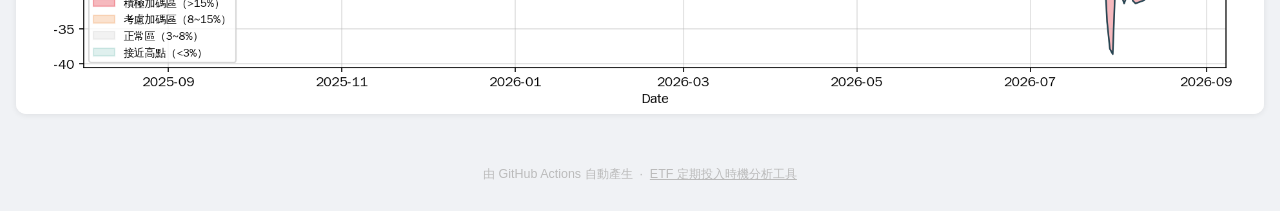
